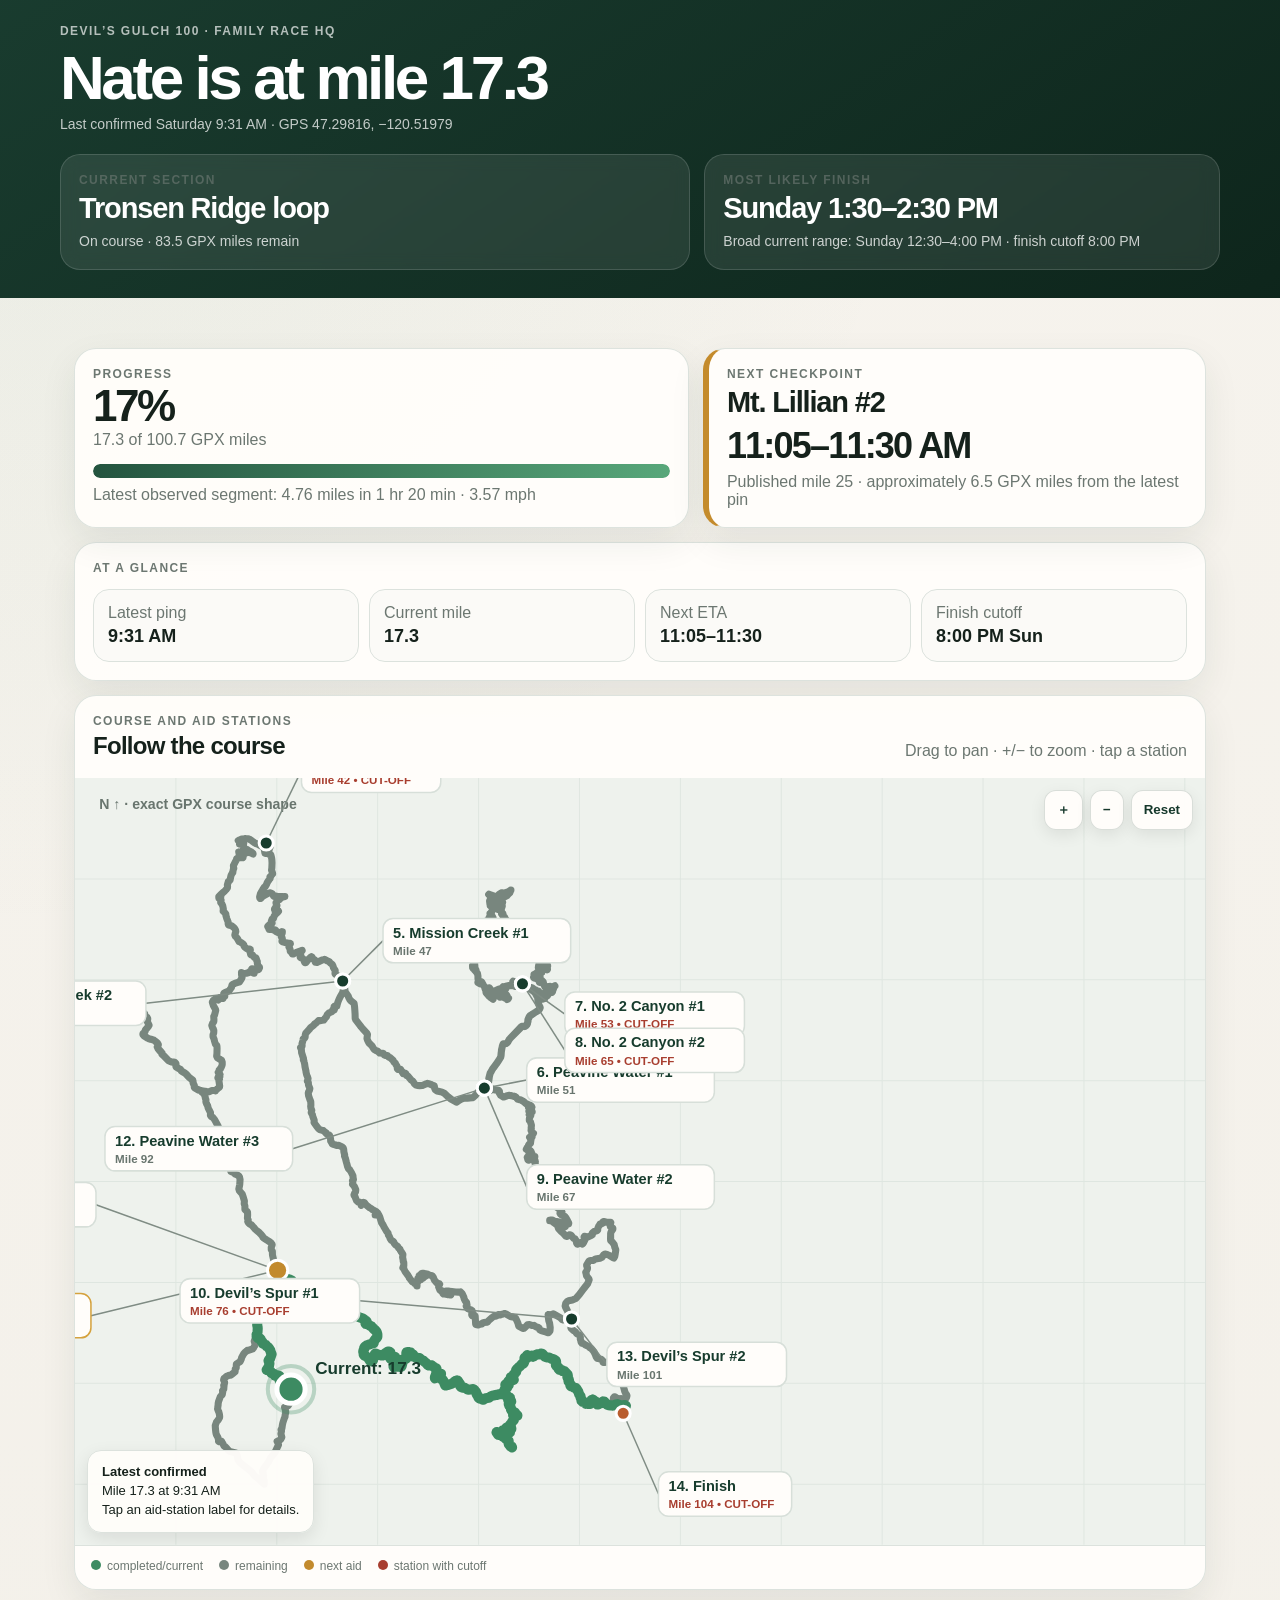
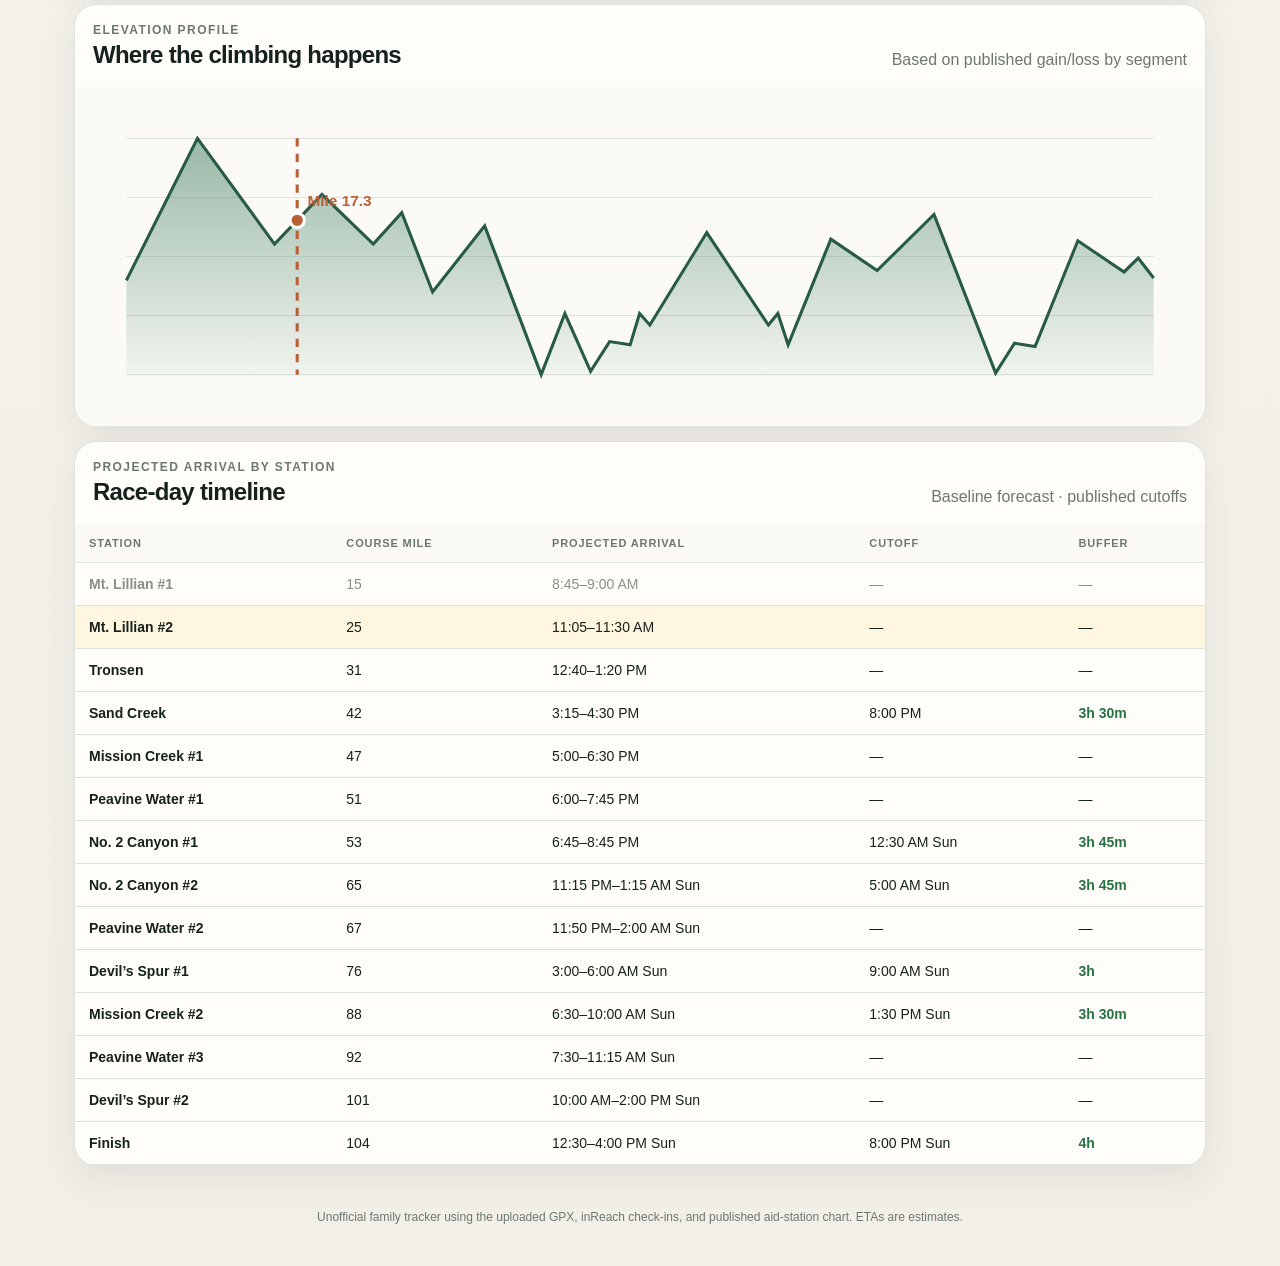
==== index.html @ 0e832f8b "Add files via upload" ====
<!doctype html>
<html lang="en">
<head>
<meta charset="utf-8">
<meta name="viewport" content="width=device-width,initial-scale=1,viewport-fit=cover">
<meta name="theme-color" content="#173c2d">
<title>Nate’s Devil’s Gulch 100 Tracker</title>

<style>
:root{
  --forest:#15382b;
  --forest-2:#24543f;
  --green:#3f8f67;
  --sage:#dfe9e2;
  --cream:#f4f1ea;
  --paper:#fffdfa;
  --ink:#15211b;
  --muted:#6c7771;
  --line:#dce2dd;
  --gold:#c48b2c;
  --orange:#b85f37;
  --danger:#a33e31;
  --shadow:0 14px 36px rgba(21,56,43,.08);
}
*{box-sizing:border-box}
html{scroll-behavior:smooth}
body{
  margin:0;
  background:
    radial-gradient(circle at top left, rgba(63,143,103,.07), transparent 30%),
    linear-gradient(#f6f3ed,#f2efe8);
  color:var(--ink);
  font-family:-apple-system,BlinkMacSystemFont,"Segoe UI",Inter,sans-serif;
}
.hero{
  background:
    linear-gradient(145deg,rgba(21,56,43,.98),rgba(11,35,25,.99)),
    radial-gradient(circle at 80% 20%,rgba(255,255,255,.08),transparent 28%);
  color:#fff;
  padding:calc(24px + env(safe-area-inset-top)) 16px 28px;
}
.inner,.wrap{max-width:1160px;margin:auto}
.kicker,.eyebrow{
  font-size:12px;
  text-transform:uppercase;
  letter-spacing:.12em;
  font-weight:800;
}
.kicker{opacity:.68}
h1{
  font-size:clamp(36px,7.8vw,62px);
  line-height:.96;
  letter-spacing:-.055em;
  margin:10px 0 8px;
}
.updated{opacity:.74;font-size:14px}
.hero-grid,.grid{
  display:grid;
  grid-template-columns:1.1fr .9fr;
  gap:14px;
  margin-top:22px;
}
.hero-card{
  border:1px solid rgba(255,255,255,.14);
  background:rgba(255,255,255,.085);
  border-radius:20px;
  padding:18px;
  backdrop-filter:blur(8px);
}
.hero-card .eyebrow{opacity:.66}
.hero-value{
  font-size:29px;
  font-weight:850;
  letter-spacing:-.04em;
  margin-top:5px;
}
.hero-small{
  opacity:.77;
  font-size:14px;
  margin-top:6px;
  line-height:1.45;
}
.wrap{padding:14px}
.card{
  background:rgba(255,253,250,.96);
  border:1px solid rgba(220,226,221,.95);
  border-radius:22px;
  box-shadow:var(--shadow);
  overflow:hidden;
  margin-top:14px;
}
.pad{padding:18px}
.eyebrow{color:var(--muted)}
.big{
  font-size:44px;
  font-weight:900;
  letter-spacing:-.055em;
}
.muted{color:var(--muted)}
.progress{
  height:14px;
  background:#e6ebe7;
  border-radius:999px;
  overflow:hidden;
  margin:15px 0 8px;
}
.progress>div{
  height:100%;
  background:linear-gradient(90deg,var(--forest-2),#58a77a);
  border-radius:999px;
}
.next{border-left:6px solid var(--gold)}
.eta{
  font-size:36px;
  font-weight:900;
  letter-spacing:-.05em;
  margin:6px 0;
}
.map-frame{
  position:relative;
  overflow:hidden;
  background:
    linear-gradient(rgba(255,255,255,.5),rgba(255,255,255,.5)),
    repeating-linear-gradient(0deg,#e7ece8 0,#e7ece8 1px,transparent 1px,transparent 38px),
    repeating-linear-gradient(90deg,#e7ece8 0,#e7ece8 1px,transparent 1px,transparent 38px),
    #eef2ed;
}
#mapSvg{
  display:block;
  width:100%;
  height:auto;
  touch-action:none;
  user-select:none;
}
.map-controls{
  position:absolute;
  top:12px;
  right:12px;
  display:flex;
  gap:7px;
  z-index:3;
}
.map-btn{
  border:1px solid rgba(21,56,43,.16);
  background:rgba(255,253,250,.97);
  border-radius:12px;
  padding:10px 12px;
  font-weight:850;
  color:var(--forest);
  box-shadow:0 5px 16px rgba(0,0,0,.08);
}
.map-info{
  position:absolute;
  left:12px;
  bottom:12px;
  max-width:290px;
  padding:12px 14px;
  background:rgba(255,253,250,.97);
  border:1px solid var(--line);
  border-radius:14px;
  font-size:13px;
  line-height:1.45;
  box-shadow:0 6px 18px rgba(0,0,0,.09);
}
.station-marker{cursor:pointer}
.legend{
  display:flex;
  gap:16px;
  flex-wrap:wrap;
  padding:13px 16px 16px;
  font-size:12px;
  color:var(--muted);
  border-top:1px solid var(--line);
}
.dot{
  display:inline-block;
  width:10px;
  height:10px;
  border-radius:50%;
  margin-right:6px;
}
.tablewrap{overflow:auto}
table{
  width:100%;
  border-collapse:collapse;
  min-width:790px;
}
th,td{
  padding:13px 14px;
  border-bottom:1px solid var(--line);
  text-align:left;
  font-size:14px;
}
th{
  font-size:11px;
  text-transform:uppercase;
  letter-spacing:.08em;
  color:var(--muted);
  background:#faf9f6;
}
tr.nextrow{background:#fff6df}
tr.passed{opacity:.5}
tbody tr:hover{background:#f7faf7}
.buffer-good{color:#287245;font-weight:850}
.footer{
  padding:30px 16px 42px;
  text-align:center;
  color:var(--muted);
  font-size:12px;
}
.section-head{
  display:flex;
  justify-content:space-between;
  align-items:flex-end;
  gap:12px;
}
.section-title{
  font-size:24px;
  font-weight:900;
  letter-spacing:-.03em;
  margin-top:4px;
}
.status-strip{
  display:grid;
  grid-template-columns:repeat(4,1fr);
  gap:10px;
  margin-top:14px;
}
.status-item{
  padding:14px;
  border:1px solid var(--line);
  border-radius:16px;
  background:#fbfaf7;
}
.status-item strong{
  display:block;
  font-size:18px;
  margin-top:4px;
}
@media(max-width:780px){
  .hero-grid,.grid{grid-template-columns:1fr}
  .status-strip{grid-template-columns:1fr 1fr}
  .wrap{padding:10px}
  .hero-value{font-size:25px}
  .map-controls{top:8px;right:8px}
  .map-btn{padding:9px 10px}
  .map-info{font-size:12px;max-width:220px}
  .section-head{align-items:flex-start;flex-direction:column}
}
</style>

</head>
<body>
<section class="hero"><div class="inner">
<div class="kicker">Devil’s Gulch 100 · Family Race HQ</div>
<h1>Nate is at mile 17.3</h1>
<div class="updated">Last confirmed Saturday 9:31 AM · GPS 47.29816, −120.51979</div>
<div class="hero-grid">
<div class="hero-card"><div class="eyebrow">Current section</div><div class="hero-value">Tronsen Ridge loop</div><div class="hero-small">On course · 83.5 GPX miles remain</div></div>
<div class="hero-card"><div class="eyebrow">Most likely finish</div><div class="hero-value">Sunday 1:30–2:30 PM</div><div class="hero-small">Broad current range: Sunday 12:30–4:00 PM · finish cutoff 8:00 PM</div></div>
</div></div></section>

<main class="wrap">
<div class="grid">
<section class="card pad"><div class="eyebrow">Progress</div><div class="big">17%</div><div class="muted">17.3 of 100.7 GPX miles</div><div class="progress"><div></div></div><div class="muted">Latest observed segment: 4.76 miles in 1 hr 20 min · 3.57 mph</div></section>
<section class="card pad next"><div class="eyebrow">Next checkpoint</div><div class="hero-value">Mt. Lillian #2</div><div class="eta">11:05–11:30 AM</div><div class="muted">Published mile 25 · approximately 6.5 GPX miles from the latest pin</div></section>
</div>

<section class="card pad">
  <div class="eyebrow">At a glance</div>
  <div class="status-strip">
    <div class="status-item"><span class="muted">Latest ping</span><strong>9:31 AM</strong></div>
    <div class="status-item"><span class="muted">Current mile</span><strong>17.3</strong></div>
    <div class="status-item"><span class="muted">Next ETA</span><strong>11:05–11:30</strong></div>
    <div class="status-item"><span class="muted">Finish cutoff</span><strong>8:00 PM Sun</strong></div>
  </div>
</section>

<section class="card">
<div class="pad">
  <div class="section-head">
    <div>
      <div class="eyebrow">Course and aid stations</div>
      <div class="section-title">Follow the course</div>
    </div>
    <div class="muted">Drag to pan · +/− to zoom · tap a station</div>
  </div>
</div>
<div class="map-frame">
<div class="map-controls"><button class="map-btn" type="button" onclick="zoomMap(0.82)">＋</button><button class="map-btn" type="button" onclick="zoomMap(1.22)">−</button><button class="map-btn" type="button" onclick="resetMap()">Reset</button></div>
<div class="map-info" id="mapInfo"><strong>Latest confirmed</strong><br>Mile 17.3 at 9:31 AM<br>Tap an aid-station label for details.</div>
<svg id="mapSvg" viewBox="0 0 1120 760" aria-label="Devil's Gulch course map">
<rect width="1120" height="760" fill="#eef2ed"/>
<g stroke="#d7e0da" stroke-width="1" opacity=".65"><line x1="100" y1="0" x2="100" y2="760"/><line x1="200" y1="0" x2="200" y2="760"/><line x1="300" y1="0" x2="300" y2="760"/><line x1="400" y1="0" x2="400" y2="760"/><line x1="500" y1="0" x2="500" y2="760"/><line x1="600" y1="0" x2="600" y2="760"/><line x1="700" y1="0" x2="700" y2="760"/><line x1="800" y1="0" x2="800" y2="760"/><line x1="900" y1="0" x2="900" y2="760"/><line x1="1000" y1="0" x2="1000" y2="760"/><line x1="1100" y1="0" x2="1100" y2="760"/><line x1="0" y1="100" x2="1120" y2="100"/><line x1="0" y1="200" x2="1120" y2="200"/><line x1="0" y1="300" x2="1120" y2="300"/><line x1="0" y1="400" x2="1120" y2="400"/><line x1="0" y1="500" x2="1120" y2="500"/><line x1="0" y1="600" x2="1120" y2="600"/><line x1="0" y1="700" x2="1120" y2="700"/></g>
<text x="24" y="31" font-size="14" font-weight="700" fill="#68756e">N ↑ · exact GPX course shape</text>
<polyline points="543.3,629.8 544.4,628.8 544.1,626.5 543.4,623.8 545.6,622.3 546.0,622.2 545.9,622.1 545.3,621.4 543.6,621.6 542.0,622.1 540.3,622.4 539.9,622.1 539.3,621.4 539.2,621.3 537.9,620.7 536.0,620.9 532.9,622.1 532.7,622.1 532.4,622.1 531.0,621.9 527.4,621.1 526.4,620.0 524.7,618.1 523.6,618.7 522.1,619.5 521.2,619.8 518.9,620.7 516.8,619.9 516.5,618.4 515.3,617.8 514.3,616.8 513.3,615.9 511.2,619.0 510.4,620.4 507.7,620.2 505.5,619.5 503.1,618.2 502.1,617.4 502.5,616.5 501.1,614.2 499.7,610.8 496.9,605.1 494.5,604.1 492.2,603.0 491.1,602.4 491.0,601.7 491.4,601.1 489.9,598.6 489.1,597.5 489.5,596.4 489.3,595.9 488.2,594.5 488.0,593.7 488.2,591.1 484.8,588.0 483.4,587.8 482.9,587.0 482.1,586.7 480.3,586.4 479.8,586.4 479.6,586.0 479.2,585.6 478.9,583.9 477.2,582.9 476.6,581.9 476.6,578.5 476.6,577.6 474.9,576.3 474.9,576.3 474.9,576.3 474.1,576.0 472.7,575.8 470.8,574.9 468.4,574.4 467.0,574.0 465.7,573.6 464.6,572.1 462.5,570.5 461.3,570.6 460.2,571.3 456.9,571.7 454.9,573.2 454.1,573.5 453.0,572.5 451.2,572.9 449.5,572.7 448.5,572.1 448.0,572.1 448.5,573.5 448.4,574.5 447.7,574.8 445.5,574.6 445.5,574.6 445.4,576.7 445.1,579.3 444.3,580.5 443.0,580.8 442.0,582.1 439.9,583.7 438.1,585.6 437.3,586.6 437.3,588.5 436.8,589.2 434.9,591.1 434.9,592.0 434.6,592.5 433.0,593.2 432.0,593.8 431.9,594.3 433.1,595.3 434.8,596.2 434.8,596.6 432.3,596.7 429.7,597.7 428.9,599.3 426.9,600.9 426.5,601.5 426.8,601.8 429.0,601.5 429.9,601.5 429.8,601.8 428.6,603.6 428.1,604.3 426.2,605.4 425.1,608.1 425.0,608.4 426.1,608.9 426.7,609.5 426.9,610.3 426.5,611.1 426.7,611.3 427.8,611.6 428.0,613.3 428.7,613.7 431.2,614.2 431.1,614.6 430.6,615.0 429.2,615.7 429.3,616.3 430.7,617.5 432.1,617.6 432.4,618.0 431.4,619.2 430.6,619.1 429.9,620.2 430.2,621.1 430.5,622.1 431.0,622.6 432.2,624.9 432.1,625.6 432.7,626.8 433.6,627.4 434.4,628.1 436.1,628.7 437.3,630.9 438.5,631.6 438.2,632.4 437.7,632.4 435.9,631.3 435.0,630.6 434.5,630.7 434.2,631.4 434.3,631.6 434.6,632.0 435.5,632.6 435.1,636.0 433.6,637.7 432.2,640.3 431.0,641.2 431.0,641.5 431.3,642.7 431.8,643.2 432.5,644.9 432.4,645.4 431.6,645.8 430.8,645.5 430.6,644.7 429.9,643.8 428.0,643.6 427.6,644.3 427.7,645.2 429.8,646.4 431.2,648.3 431.0,648.7 430.4,648.0 428.3,646.9 427.0,647.2 425.0,647.1 424.3,646.5 423.9,646.7 424.4,647.7 424.9,648.3 424.8,648.7 423.3,649.2 422.3,648.8 420.9,648.3 418.0,648.3 417.8,648.6 419.3,650.8 420.3,651.2 421.8,650.9 423.0,651.7 426.0,654.0 427.7,655.6 429.6,656.6 429.8,657.1 429.7,658.1 430.0,660.3 431.3,661.7 431.7,662.5 431.9,662.6 432.4,662.9 432.7,662.9 433.2,663.5 432.8,663.4 433.2,663.5 432.7,663.0 432.4,662.8 431.9,662.6 431.7,662.5 431.3,661.7 430.0,660.3 429.7,658.1 429.8,657.1 429.6,656.6 427.7,655.6 426.0,654.0 423.0,651.7 421.8,650.9 420.3,651.2 419.3,650.8 417.8,648.6 418.0,648.3 420.9,648.3 422.3,648.8 423.3,649.2 424.8,648.7 424.9,648.3 424.4,647.7 423.9,646.7 424.3,646.5 425.0,647.1 427.0,647.2 428.3,646.9 430.4,648.0 431.0,648.7 431.2,648.3 429.8,646.4 427.7,645.2 427.6,644.3 428.0,643.6 429.9,643.8 430.6,644.7 430.8,645.5 431.6,645.8 432.4,645.4 432.5,644.9 431.8,643.2 431.3,642.7 431.0,641.5 431.0,641.2 432.2,640.3 433.6,637.7 435.1,636.0 435.5,632.6 434.6,632.0 434.2,631.4 434.5,630.7 435.0,630.6 435.9,631.3 437.7,632.4 438.2,632.4 438.5,631.6 437.3,630.9 436.1,628.7 434.4,628.1 433.6,627.4 432.7,626.8 432.1,625.6 432.2,624.9 431.0,622.6 430.5,622.1 430.2,621.1 429.9,620.2 430.6,619.1 431.4,619.2 432.4,618.0 432.1,617.6 430.7,617.5 429.3,616.3 429.2,615.7 430.6,615.0 431.1,614.6 431.2,614.2 428.7,613.7 428.0,613.3 427.8,611.6 426.7,611.3 426.5,611.1 426.9,610.3 426.7,609.5 426.1,608.9 425.0,608.4 423.2,610.2 422.0,610.7 420.7,610.7 418.3,611.4 416.2,611.8 413.8,612.2 410.1,614.3 408.5,614.5 406.6,614.9 405.1,616.0 404.1,616.2 402.6,615.4 400.5,614.6 399.6,613.5 399.6,613.5 398.3,611.2 397.9,609.7 396.8,607.8 395.1,605.9 394.6,605.6 393.0,606.0 390.2,606.2 388.4,605.7 385.8,604.3 382.8,603.7 381.9,602.8 381.7,600.9 380.3,598.7 379.2,597.2 377.9,597.2 376.2,598.3 373.4,600.3 368.2,601.8 367.2,602.2 366.8,601.8 365.7,599.0 364.7,596.8 362.4,594.7 361.9,593.3 362.1,592.0 362.8,590.6 362.2,590.5 361.4,590.8 360.2,592.1 357.5,594.0 357.1,594.9 356.7,594.9 356.8,593.6 357.7,591.4 358.4,586.1 358.1,585.2 356.4,584.3 353.7,582.3 352.8,582.0 350.1,582.1 348.0,579.8 345.6,577.7 343.3,576.6 342.0,575.3 341.2,574.9 336.6,573.9 334.5,573.4 334.2,573.4 334.0,573.0 334.2,572.0 335.1,571.9 335.2,571.4 334.2,571.0 332.8,570.7 331.9,570.6 332.0,570.1 332.7,569.5 332.4,569.2 330.6,569.0 328.6,569.2 328.4,570.0 328.6,571.7 329.2,573.9 328.8,574.9 327.7,575.9 326.1,576.5 324.8,576.3 324.2,576.5 324.5,577.2 324.4,580.6 323.7,583.0 322.9,583.9 322.6,583.8 322.8,582.4 322.5,582.1 321.5,582.6 319.6,583.4 318.1,583.1 317.1,582.8 316.4,583.7 316.2,583.8 315.9,583.9 315.7,583.5 315.9,582.3 315.6,580.1 315.6,578.9 316.7,575.3 317.5,574.3 317.0,573.7 315.6,573.9 314.1,574.7 313.2,575.6 312.8,575.8 312.5,575.4 312.9,572.0 312.6,569.3 311.4,568.5 310.0,568.5 307.5,570.1 305.4,572.1 305.0,572.3 303.4,572.3 299.3,571.1 297.8,570.4 297.2,571.0 295.8,574.9 295.1,577.5 294.2,578.1 293.3,578.2 292.4,577.7 290.5,574.9 288.4,573.2 287.0,572.6 286.3,571.7 286.1,570.1 285.7,568.4 286.7,566.1 287.1,564.0 289.0,562.5 291.0,561.7 293.2,560.9 296.0,560.2 296.3,558.4 296.4,558.4 297.4,556.6 299.4,554.3 299.7,553.5 299.5,550.5 298.6,548.3 296.1,546.1 293.9,543.6 292.4,542.8 291.0,542.0 288.3,541.1 287.9,540.6 288.0,540.1 289.1,539.1 288.9,538.5 287.0,537.1 284.6,535.4 278.8,533.0 275.8,530.7 273.8,528.8 273.3,528.6 272.3,529.9 272.1,531.5 271.5,533.1 270.3,534.2 268.4,534.4 267.8,534.2 265.6,531.7 263.3,528.2 263.3,528.2 261.3,526.7 260.8,526.6 260.8,526.6 260.2,526.0 259.6,526.0 257.6,527.5 257.4,526.4 257.4,525.7 256.0,527.3 255.5,527.5 254.9,526.5 253.6,523.9 253.4,523.4 251.3,526.6 250.5,527.8 249.9,527.7 249.4,526.6 248.0,526.1 246.6,525.4 244.2,524.5 243.2,524.2 242.5,523.5 239.6,522.2 238.2,520.7 237.4,520.6 236.0,520.3 233.6,519.3 232.2,520.3 231.5,520.3 231.9,519.5 231.8,519.3 231.2,519.5 231.5,518.8 230.8,519.2 230.8,518.7 229.7,519.3 229.3,519.1 229.9,518.0 229.5,516.6 227.9,514.8 226.6,514.3 224.3,513.1 224.0,512.5 224.7,511.6 223.1,510.2 222.6,509.3 222.6,509.2 220.4,506.3 220.0,505.8 220.7,504.4 220.9,504.4 220.9,504.0 220.4,503.4 219.8,504.6 219.0,505.0 219.0,505.0 217.1,501.3 216.8,500.5 214.8,498.2 213.5,497.5 212.3,496.9 209.6,496.4 205.9,496.5 204.9,496.3 204.8,495.4 205.6,491.0 205.5,490.6 203.6,489.2 201.7,487.2 201.2,487.5 200.8,487.9 200.4,488.7 199.8,489.1 199.4,490.9 199.4,491.9 198.5,495.0 197.9,497.0 197.4,499.0 196.6,501.3 196.0,502.8 195.0,506.2 194.8,506.2 193.5,508.5 193.2,510.1 193.2,512.4 193.4,516.8 193.9,519.2 195.2,521.5 195.2,522.9 194.8,524.1 194.4,524.6 191.1,528.5 190.1,529.1 188.1,529.3 187.2,529.7 185.5,531.5 184.9,532.3 183.5,534.2 182.8,534.9 182.0,536.7 181.2,538.2 180.6,541.7 181.0,544.3 180.9,549.3 180.0,551.5 180.0,551.5 180.0,553.2 180.0,553.2 180.9,554.9 183.0,555.3 184.1,556.7 185.8,559.1 187.9,561.4 188.9,561.7 190.1,563.4 192.2,565.1 193.8,568.5 193.2,576.0 191.8,577.5 192.2,583.0 190.6,585.9 189.9,586.6 190.1,586.7 191.2,587.0 193.0,587.7 194.1,589.0 196.9,590.3 198.0,592.4 200.3,591.9 203.9,594.8 202.7,596.1 208.2,600.3 210.9,603.7 213.5,604.3 215.2,608.1 214.0,613.9 213.5,615.0 212.7,619.8 211.6,621.7 211.3,622.1 209.1,623.0 207.7,623.7 208.5,626.3 208.9,628.7 208.2,631.8 208.2,633.1 207.6,634.3 206.1,638.8 205.5,641.5 205.1,644.5 204.2,645.9 204.7,647.1 204.1,650.0 205.0,653.4 203.9,655.4 202.3,656.8 200.3,657.5 201.0,658.7 201.7,660.8 197.9,669.0 195.6,671.7 193.7,674.2 191.7,678.0 188.5,682.5 187.0,684.6 185.9,686.9 185.9,688.1 186.6,688.9 186.3,690.6 186.9,691.4 186.7,692.8 186.5,693.9 186.5,694.3 187.5,696.1 187.5,700.0 181.5,694.3 177.9,691.6 175.1,687.8 170.6,684.2 168.6,682.5 166.3,680.8 163.1,678.0 162.3,676.7 161.5,675.6 160.8,671.5 159.4,668.9 153.1,667.4 152.4,666.8 149.7,663.5 148.7,662.7 147.6,662.0 146.7,660.0 145.9,658.7 145.3,657.5 144.6,657.2 143.0,657.9 142.2,657.4 142.3,656.1 142.2,655.8 141.7,653.6 140.2,650.9 139.8,649.8 139.6,648.7 139.4,647.0 139.2,645.1 139.0,641.9 140.2,638.3 141.8,636.5 142.5,635.3 143.2,634.1 143.4,633.1 143.3,632.0 143.1,630.5 142.4,627.9 142.3,627.8 141.9,627.1 141.9,627.1 141.3,625.3 141.5,624.3 141.6,622.8 141.8,622.1 141.9,620.0 142.3,617.9 144.1,613.1 146.0,611.1 146.5,608.0 146.2,607.3 147.5,605.7 147.5,604.7 147.7,602.6 147.4,602.1 147.9,601.2 148.0,600.6 148.3,599.2 148.1,598.5 147.7,597.6 147.3,596.6 147.7,595.1 148.5,594.8 149.5,593.6 150.8,592.7 151.5,592.7 152.6,591.9 153.1,592.0 154.3,591.9 156.0,590.6 158.7,588.5 158.8,587.2 158.8,585.8 159.8,584.6 159.9,581.0 161.8,579.6 163.6,578.5 164.8,576.0 165.2,574.3 167.1,570.9 168.4,569.2 168.4,569.2 168.9,568.9 170.3,567.8 170.7,567.3 172.5,567.1 176.1,565.9 176.6,565.3 177.4,564.0 177.8,563.2 178.0,562.7 178.4,562.5 178.5,561.7 178.6,560.5 177.9,559.3 177.6,558.3 177.9,557.3 178.6,555.6 179.3,554.1 180.0,553.2 180.0,551.5 180.0,551.5 180.9,549.3 181.0,547.3 181.0,544.3 180.6,541.7 181.2,538.2 182.0,536.7 182.8,534.9 183.5,534.2 184.9,532.3 185.5,531.5 187.2,529.7 188.1,529.3 190.1,529.1 191.1,528.5 194.8,524.1 195.3,522.7 193.6,518.5 193.2,512.4 193.1,510.2 193.5,508.4 194.6,506.3 195.1,505.5 195.3,504.7 195.9,503.1 196.4,502.3 196.7,501.0 197.3,498.1 197.9,496.3 198.5,494.2 199.5,491.9 199.4,490.9 199.8,489.3 199.8,489.1 200.4,488.6 200.8,487.9 199.8,485.4 198.8,483.5 198.4,482.1 197.1,478.6 195.7,472.8 195.6,469.2 194.5,467.3 194.5,465.4 194.6,464.9 195.4,462.6 195.3,462.2 194.5,461.0 192.6,459.5 190.1,458.0 187.0,456.0 186.3,455.3 185.8,454.0 183.9,451.9 182.1,450.1 180.4,448.8 180.0,448.5 178.9,447.5 177.7,446.1 177.7,445.9 176.5,444.7 174.7,442.8 173.5,442.3 171.9,440.9 171.2,439.6 171.7,438.1 171.5,437.6 170.9,436.4 171.1,433.1 171.0,430.3 170.6,429.6 168.4,427.8 168.4,426.7 168.4,424.3 167.7,422.0 167.9,419.3 166.5,414.6 165.7,412.4 162.9,409.1 162.4,407.4 163.3,402.7 163.6,397.9 163.0,395.4 162.4,394.5 160.1,393.0 158.8,392.6 156.8,390.8 155.6,390.6 154.6,390.0 153.5,387.5 153.4,385.7 153.8,384.4 155.3,381.4 155.3,380.5 155.4,376.0 155.9,374.1 155.4,371.1 155.4,369.5 154.6,368.5 153.8,367.3 153.1,365.9 152.6,365.5 152.0,363.5 150.7,361.2 149.0,359.7 148.3,360.4 146.9,359.0 146.1,357.3 144.5,352.8 143.8,350.7 142.9,348.9 142.7,347.1 141.9,345.2 138.5,338.9 136.7,336.5 135.1,335.7 134.2,334.3 134.3,331.6 132.4,327.9 131.9,326.8 131.5,324.9 130.5,323.1 129.8,321.3 129.7,320.2 129.8,319.0 129.2,317.4 129.0,316.0 128.4,314.4 127.7,312.8 125.6,311.2 125.4,311.0 124.9,310.3 124.7,310.2 123.9,309.6 121.4,308.6 118.8,307.4 118.2,306.5 118.3,304.9 117.0,302.2 116.7,299.4 113.1,296.7 110.1,293.3 107.4,291.7 105.3,290.2 104.6,288.9 102.0,287.6 100.1,286.2 100.0,285.6 100.1,283.0 98.9,281.8 96.4,281.6 94.6,281.1 92.8,280.2 87.8,275.1 86.3,274.0 85.9,273.0 86.2,272.6 85.6,271.7 83.6,269.5 82.1,267.9 82.1,266.8 81.5,266.4 82.6,264.3 81.9,262.9 79.6,260.9 78.3,259.9 78.0,259.8 75.2,259.1 71.6,257.6 68.5,255.7 67.4,254.4 67.3,253.7 67.8,252.9 69.2,251.7 69.6,250.1 70.1,249.2 72.4,246.5 73.4,245.2 72.1,242.4 71.6,240.9 72.1,239.1 71.7,237.4 70.9,238.9 70.7,239.0 70.1,237.3 69.4,235.9 69.4,235.9 69.1,234.5 68.9,233.6 68.5,234.4 68.3,235.4 67.7,234.0 66.9,233.1 66.7,232.4 67.2,231.6 67.0,231.2 66.4,231.0 65.4,227.8 64.9,226.0 63.0,224.1 62.5,224.4 62.3,224.7 61.3,223.9 60.8,223.8 60.9,223.7 62.1,224.6 62.4,224.6 62.7,224.2 64.1,224.6 65.2,226.7 66.1,230.4 66.6,231.2 67.2,231.4 67.2,231.8 66.8,232.8 67.5,233.6 68.1,235.6 68.4,235.1 68.8,233.8 69.1,233.6 69.3,235.3 69.6,236.5 70.5,238.2 70.9,239.1 71.4,237.1 72.1,238.5 71.6,240.4 71.7,241.5 73.4,244.9 73.0,245.8 71.4,247.9 69.8,249.7 69.4,251.3 68.8,252.2 67.4,253.3 67.3,254.1 67.6,254.7 70.4,256.8 73.1,258.4 76.4,259.2 78.0,259.8 78.9,260.5 81.0,262.1 82.2,263.3 82.6,264.5 81.9,266.6 82.0,267.5 82.3,268.3 84.3,270.7 86.2,272.4 85.9,272.6 86.1,273.7 87.4,274.8 92.0,279.5 92.8,280.2 95.7,281.5 98.1,281.6 99.8,282.7 100.2,284.5 100.0,285.9 100.3,286.6 104.2,288.5 105.0,289.7 105.7,290.6 109.1,292.5 112.3,295.9 114.0,297.5 116.9,300.0 117.2,302.6 118.3,305.3 118.4,306.9 120.4,308.1 122.5,309.3 124.5,309.9 124.7,310.2 126.7,310.1 130.6,310.8 132.9,311.0 135.8,309.8 137.9,309.7 139.3,310.1 139.6,309.2 140.3,308.8 142.6,306.9 143.2,306.3 143.4,305.2 142.5,299.0 143.1,298.5 141.6,297.3 141.7,296.8 143.5,295.9 143.2,295.4 142.4,295.0 142.4,294.5 143.7,293.8 142.9,292.5 142.0,291.6 142.7,290.9 142.8,289.6 144.2,288.3 144.2,287.7 144.8,287.0 145.5,285.4 145.9,284.0 145.9,281.7 145.2,279.6 143.5,278.8 141.1,277.3 140.4,275.6 140.7,273.0 140.8,268.1 140.7,265.9 140.5,265.1 139.2,263.7 139.0,263.3 138.0,259.8 138.0,259.2 136.8,256.3 136.8,254.5 137.5,252.7 137.6,250.4 137.1,248.8 136.2,247.2 135.6,245.3 136.5,242.8 137.6,241.5 137.7,239.6 137.5,236.3 138.3,234.9 139.5,230.4 139.3,229.5 137.1,225.5 136.1,222.3 136.2,221.7 137.1,220.8 137.1,220.3 138.0,219.9 138.9,218.9 140.2,218.7 141.3,219.8 141.9,220.1 142.5,219.6 143.4,217.7 144.2,217.3 145.5,217.8 146.2,218.6 146.7,218.5 147.1,217.9 147.3,216.0 148.5,216.0 148.4,215.5 147.4,214.4 147.4,213.7 148.2,212.8 150.5,211.9 152.9,210.7 153.1,210.4 154.3,208.7 155.0,207.7 155.6,205.2 156.1,204.6 158.3,203.6 161.5,202.6 162.9,202.3 164.7,199.5 165.6,197.8 165.1,195.1 165.0,192.8 166.4,193.7 167.6,193.8 169.7,193.5 172.5,192.8 173.1,192.0 174.0,191.7 175.4,191.7 175.8,192.5 176.5,193.3 177.6,193.5 176.7,192.6 177.1,190.9 177.0,190.3 175.8,189.6 175.3,189.1 177.6,189.3 178.1,189.5 178.7,190.6 181.5,190.1 182.1,189.7 182.9,188.1 182.8,187.4 181.6,186.7 180.7,183.6 180.7,181.8 180.1,181.0 179.9,179.7 179.3,178.2 177.9,178.0 176.7,176.8 176.1,175.7 174.5,175.3 174.1,175.1 173.7,173.1 173.2,171.9 173.8,170.5 173.8,169.9 172.4,169.4 170.4,169.3 168.1,167.5 167.6,166.7 167.4,165.6 166.8,164.7 165.6,163.7 164.2,162.8 162.7,162.3 161.1,159.3 160.3,158.3 159.0,156.9 158.4,155.7 158.7,154.2 159.4,152.2 159.1,150.5 157.7,148.4 155.3,146.6 153.1,145.9 152.7,145.9 152.1,145.4 151.8,144.4 151.8,142.8 150.4,139.2 150.2,138.4 149.6,136.4 149.5,134.9 147.6,132.6 146.8,131.9 147.0,129.7 146.5,126.9 145.6,124.9 144.4,123.4 144.5,122.2 144.8,120.9 144.2,119.9 143.9,118.7 144.5,117.5 143.3,117.9 142.6,119.3 142.5,117.7 144.6,115.4 147.3,113.0 147.9,112.6 149.7,110.7 151.1,108.7 151.2,107.4 151.0,106.0 152.0,102.5 153.1,101.8 153.7,101.2 154.4,97.6 154.8,96.2 155.6,94.7 156.4,93.7 156.5,92.7 156.9,90.6 157.4,89.6 157.1,88.3 157.0,86.9 157.7,85.5 158.8,83.2 159.9,81.3 160.3,79.7 161.5,79.2 163.9,79.1 164.9,79.0 166.3,79.1 166.6,78.9 166.6,78.2 166.1,78.1 164.1,78.2 163.1,77.6 162.3,73.2 163.5,75.3 164.3,76.2 165.7,76.1 166.9,75.9 167.7,75.3 168.6,75.0 170.1,73.7 171.0,73.5 173.7,74.0 176.5,75.3 176.4,74.6 174.3,73.0 171.7,71.8 170.7,70.8 167.9,71.6 167.2,71.6 166.9,71.3 167.3,68.1 167.0,66.9 164.6,65.8 163.1,65.4 164.3,64.9 167.2,64.3 167.1,63.8 165.8,62.9 162.1,62.4 161.8,62.0 163.0,61.4 165.1,60.6 166.6,60.5 168.4,60.0 169.8,60.2 170.1,60.3 171.8,60.2 172.7,60.6 175.0,62.0 178.4,64.5 179.5,65.2 180.6,65.3 184.6,67.5 187.2,68.6 187.6,70.3 187.6,70.3 188.2,69.1 188.8,67.8 188.7,66.2 188.5,65.3 189.2,64.7 189.2,64.8 188.5,65.3 188.7,66.2 188.7,68.2 187.6,70.7 188.3,74.6 188.7,74.7 188.8,73.7 189.7,70.7 191.0,69.0 192.6,68.5 193.3,68.6 193.2,69.1 192.1,69.4 192.4,71.5 192.1,73.1 191.5,73.7 191.3,74.4 191.7,75.3 193.2,75.7 194.1,76.1 194.8,78.9 195.1,80.8 195.3,84.2 195.1,89.1 194.8,91.3 195.8,94.3 195.9,95.0 194.5,96.7 193.2,97.9 193.5,98.7 193.5,99.4 192.6,100.6 191.8,101.7 191.2,102.5 190.5,103.7 189.8,105.5 188.5,107.7 187.5,108.3 186.7,109.6 185.6,111.5 184.2,113.8 183.8,114.7 183.0,117.9 183.2,119.2 183.6,119.5 184.2,119.3 185.1,118.1 187.2,116.6 191.7,114.1 193.7,113.8 195.7,114.9 196.5,116.5 197.1,117.3 199.5,117.1 201.0,117.6 203.6,117.5 206.6,117.6 208.0,117.5 205.8,118.1 203.8,119.1 202.7,120.5 201.7,120.8 201.2,121.5 200.0,122.7 199.2,123.7 199.3,124.2 200.2,126.2 199.9,127.3 198.9,127.9 198.5,128.9 197.8,129.6 197.7,130.3 198.4,131.6 198.4,132.9 198.7,133.2 201.8,132.0 201.0,132.9 198.5,135.3 197.3,137.1 196.7,139.2 196.4,139.4 195.4,139.8 194.5,142.2 195.4,143.8 194.7,144.7 193.2,145.2 191.6,146.3 191.0,147.2 192.0,149.0 192.4,150.1 193.1,150.1 194.7,149.8 196.7,150.7 198.3,150.5 198.9,150.8 198.9,151.9 199.6,152.5 201.3,153.3 202.5,153.6 205.0,152.3 205.5,152.4 205.4,153.7 204.6,155.3 204.4,157.2 205.1,158.0 205.5,159.3 205.1,161.8 205.8,162.4 210.3,163.6 212.4,163.7 213.5,164.0 213.5,164.3 212.3,166.3 212.0,167.4 212.5,168.1 213.2,169.9 213.3,171.6 213.5,171.9 214.8,173.1 215.5,174.4 216.2,174.5 218.2,173.4 219.7,172.8 223.2,171.5 225.1,170.8 225.2,171.1 224.1,172.1 223.7,174.1 223.7,175.1 223.2,176.2 223.2,177.6 223.7,178.2 225.2,178.5 226.2,179.5 226.8,180.6 227.6,182.7 228.0,183.1 229.0,182.9 231.1,180.0 233.5,177.7 234.4,177.1 234.9,177.4 236.0,179.3 236.7,180.0 237.6,180.2 238.0,182.3 238.3,182.7 239.8,182.8 240.9,182.3 241.3,182.1 245.5,180.1 246.3,180.1 247.4,179.8 250.1,181.3 251.9,181.9 252.9,183.2 254.8,184.6 255.6,186.1 256.0,187.2 256.1,188.0 257.9,190.8 257.7,194.1 258.3,194.7 259.7,195.4 260.7,197.2 261.1,199.5 261.4,201.6 261.7,201.9 262.4,201.9 263.1,203.1 263.1,203.1 263.4,201.4 263.5,201.3 263.7,201.2 264.8,200.9 265.9,202.6 267.3,208.0 267.7,211.6 268.0,212.3 270.8,216.1 271.5,218.1 272.7,220.1 273.8,221.2 276.6,223.3 277.1,226.7 277.4,230.6 277.6,234.0 277.7,238.3 278.3,239.8 281.7,244.2 283.7,246.8 285.5,248.8 289.4,253.1 289.9,254.2 289.4,258.1 289.9,259.8 291.3,262.5 294.2,265.3 296.3,268.8 298.4,270.2 299.9,270.7 302.0,272.6 304.7,272.8 305.6,273.0 306.6,274.6 307.8,275.1 309.8,275.1 310.6,276.4 311.1,276.9 312.5,277.2 315.3,279.9 316.2,281.7 317.5,282.6 318.1,284.0 319.2,285.6 319.5,288.2 320.1,288.9 321.7,288.6 322.0,288.5 322.6,288.6 323.6,290.2 325.4,293.2 326.1,293.2 327.1,292.5 327.8,292.7 328.2,294.4 328.6,294.8 329.9,295.4 333.2,299.4 334.2,300.0 335.2,300.9 336.3,302.9 338.0,304.4 339.2,304.7 341.7,304.9 344.3,304.8 348.2,303.1 349.4,302.7 351.5,303.2 353.2,303.9 354.5,304.6 356.1,305.2 356.5,307.7 357.2,309.1 358.9,310.2 363.8,311.4 365.9,312.4 369.8,316.0 372.7,318.3 376.3,320.2 376.8,320.5 378.0,321.4 379.8,320.2 380.3,319.8 382.8,318.4 384.1,317.9 385.5,317.3 387.5,317.5 388.7,317.3 394.1,316.8 394.6,316.6 397.1,314.3 400.7,309.8 402.1,308.7 404.7,307.5 405.7,307.4 406.3,307.2 408.8,304.9 409.9,301.8 410.8,295.3 411.7,292.1 413.3,289.3 414.8,287.2 417.8,283.2 421.2,277.9 422.3,275.4 422.7,269.5 424.1,264.1 424.6,263.5 426.0,263.5 428.0,262.8 429.1,261.6 430.0,259.8 432.1,257.1 441.3,248.0 442.3,246.6 443.6,246.0 445.2,246.4 445.9,246.3 446.8,245.7 447.9,244.6 449.0,241.3 448.9,239.5 450.4,236.1 451.2,235.5 453.2,234.3 454.9,233.1 455.1,233.0 457.8,231.3 459.4,230.4 460.7,228.7 461.1,227.5 460.2,226.0 459.4,223.5 458.8,219.7 458.8,218.5 459.6,218.0 458.1,216.7 458.0,216.6 457.4,215.5 457.0,214.8 456.2,213.0 454.9,211.9 452.3,209.8 451.1,209.1 449.4,208.5 447.9,207.9 446.2,206.3 444.1,204.8 443.5,204.0 444.6,204.3 445.6,205.0 447.4,205.8 448.1,206.5 448.9,207.4 451.0,207.8 452.6,207.7 453.7,208.3 454.2,208.7 453.5,209.0 453.7,209.5 454.3,210.1 454.9,210.0 456.5,210.0 457.1,210.7 457.8,210.8 457.9,210.8 459.6,211.2 459.8,211.8 458.7,211.6 458.3,211.7 458.5,213.0 458.8,213.7 457.7,213.5 457.4,213.8 457.6,214.5 458.0,215.3 458.1,215.3 458.9,215.6 460.5,216.6 461.5,217.9 463.5,219.2 465.9,218.4 466.5,216.3 468.4,215.8 468.5,215.5 467.5,215.6 466.1,215.8 465.1,217.5 464.4,217.1 463.8,216.2 464.2,215.9 464.9,216.0 464.7,215.5 464.6,214.9 464.2,214.7 464.2,214.3 464.8,214.2 465.5,214.8 465.5,214.3 466.1,213.8 466.4,213.5 467.2,213.1 467.3,212.8 465.5,212.8 465.6,212.6 466.4,212.5 467.5,211.9 468.0,211.5 469.0,211.9 469.8,211.9 470.6,212.6 471.2,212.8 472.6,212.6 473.3,212.0 473.6,210.5 474.2,209.1 474.7,207.5 475.4,206.3 475.7,206.1 475.6,205.9 474.9,206.3 474.5,207.2 473.8,208.2 472.7,209.7 471.9,209.7 471.0,209.1 471.2,208.8 472.6,209.0 472.5,208.6 471.3,208.2 471.1,207.9 471.8,208.0 472.6,207.9 472.2,207.8 470.8,207.2 470.8,207.0 472.2,207.1 470.8,206.5 470.1,206.8 468.7,206.6 467.2,207.5 466.1,207.5 464.6,204.7 464.1,202.2 461.9,199.8 461.4,199.7 460.8,202.3 460.5,202.6 460.2,202.4 460.1,201.5 460.5,200.8 460.5,199.5 460.5,197.4 460.0,197.3 460.6,197.1 459.8,197.0 460.9,196.1 460.7,195.9 459.7,196.3 460.0,196.0 459.7,195.4 459.2,195.5 458.9,197.3 458.7,197.2 458.4,195.0 458.5,194.3 458.1,195.0 457.7,195.9 458.2,197.8 457.9,199.0 457.5,199.2 455.9,198.0 455.2,198.2 454.9,198.0 454.5,197.5 454.8,197.1 454.9,197.2 455.3,197.3 455.5,196.6 454.9,195.7 454.9,194.7 455.9,194.5 456.4,193.9 456.4,193.9 457.6,193.3 458.6,192.1 459.5,192.5 460.0,192.2 460.8,191.5 461.5,191.4 462.3,192.6 462.7,192.5 462.3,192.3 462.0,191.0 460.8,190.4 461.0,190.2 462.7,190.8 462.8,191.3 463.1,190.5 463.0,190.0 462.7,189.6 461.9,189.6 460.3,188.7 460.2,188.5 461.4,188.5 462.3,188.9 462.4,188.6 462.0,188.3 460.2,187.2 459.5,187.5 459.2,188.2 459.3,187.3 459.5,186.0 460.5,186.5 461.9,186.9 463.7,187.7 464.6,188.1 464.9,188.6 465.1,187.7 464.9,186.8 465.4,186.9 465.9,187.7 467.4,188.8 468.1,190.0 468.3,189.8 468.3,189.2 467.9,189.4 467.8,188.5 467.3,187.2 467.6,187.5 467.8,187.5 467.9,187.2 468.1,186.8 468.4,186.7 468.5,186.4 468.4,185.5 467.7,184.8 467.4,184.6 465.7,185.0 464.5,185.0 463.7,184.5 463.2,184.6 462.9,185.3 462.9,185.7 462.6,185.3 462.5,184.9 462.8,183.8 461.7,184.5 460.8,184.7 460.8,184.2 461.6,182.9 462.3,182.3 462.1,182.1 459.9,182.3 459.8,182.0 459.0,181.5 458.8,180.1 458.8,178.8 458.2,179.0 457.7,179.5 457.3,179.1 457.7,178.2 458.5,176.5 458.3,175.4 457.8,175.6 457.7,175.2 457.9,174.7 456.9,173.7 455.4,171.0 455.6,169.5 456.0,169.3 455.2,168.6 454.9,169.0 454.5,169.4 453.9,168.6 453.6,167.5 453.5,167.0 453.3,165.9 452.6,165.5 452.2,164.5 451.4,164.3 449.1,162.6 447.9,163.1 447.3,162.5 446.8,162.7 446.8,162.7 446.3,162.6 445.1,162.5 443.8,160.4 443.2,160.2 442.6,160.6 440.7,160.8 439.7,159.5 437.5,158.0 436.9,157.8 436.0,156.3 434.9,155.2 434.5,154.7 432.6,152.9 431.9,151.4 430.3,150.1 430.3,150.1 430.0,150.1 429.5,149.3 428.6,146.6 428.8,144.3 428.7,143.9 428.1,143.3 427.4,142.6 427.5,141.9 428.0,141.3 426.2,140.0 426.8,139.6 425.7,139.4 425.5,139.2 425.4,139.0 425.3,139.2 425.4,139.5 425.2,139.2 425.2,138.6 425.6,137.7 425.1,137.8 424.7,138.1 424.6,137.9 424.9,137.2 424.5,136.4 424.2,134.6 424.1,134.7 424.3,136.7 424.1,136.8 424.1,136.4 423.2,134.6 423.0,135.1 422.8,134.6 422.7,134.4 422.6,131.3 422.5,129.4 423.0,128.5 423.0,128.3 423.5,127.1 423.3,125.0 423.3,124.5 423.8,123.4 423.0,123.8 422.2,124.8 421.9,126.0 419.7,130.4 419.0,130.3 418.8,129.8 418.9,129.5 419.3,128.0 419.4,127.6 420.2,125.8 420.2,124.6 419.7,123.5 419.5,122.3 420.0,121.5 423.8,118.7 425.3,118.2 428.2,116.6 429.6,115.0 430.9,113.9 432.0,111.0 432.1,111.0 432.0,111.0 430.8,111.9 429.9,112.6 427.6,113.4 426.9,113.7 426.5,113.8 425.0,114.1 423.9,113.7 422.6,113.8 421.3,114.7 419.9,115.7 416.3,118.5 415.4,120.3 415.4,120.7 414.9,120.9 414.5,121.1 414.2,118.4 413.9,116.6 413.3,116.7 413.0,116.2 412.6,116.3 412.6,115.9 411.5,115.8 410.7,115.3 410.3,115.1 410.0,115.4 411.5,116.9 412.0,119.3 410.9,121.9 411.3,125.1 412.4,126.7 411.7,126.5 411.6,126.7 412.5,127.3 413.8,126.6 414.5,126.7 416.3,127.3 418.1,128.0 418.2,128.0 418.7,128.0 418.3,128.2 417.8,128.3 418.3,128.5 418.7,128.6 418.7,129.1 418.7,129.3 418.5,129.5 418.5,129.5 417.1,129.2 415.6,128.5 415.0,128.7 414.3,129.1 414.0,129.6 414.1,131.0 413.3,131.2 413.2,132.1 412.9,132.7 411.9,133.8 411.8,133.9 411.4,134.1 411.5,134.2 411.9,134.3 412.2,134.5 412.1,134.6 411.9,134.9 411.9,134.9 412.2,135.0 412.4,135.1 412.4,135.1 411.4,135.2 411.5,135.5 411.8,135.7 412.1,135.8 412.1,135.8 412.9,135.9 412.9,136.0 411.9,136.6 411.3,136.9 411.3,137.1 411.4,137.1 412.0,137.2 413.0,137.2 413.6,137.0 413.4,137.2 412.2,138.2 411.8,138.4 410.9,138.6 410.8,138.6 410.4,138.2 410.4,138.8 410.8,139.1 410.9,139.2 411.2,139.3 412.1,139.2 412.3,139.2 413.4,138.7 413.8,138.6 414.4,138.5 413.8,138.9 413.4,139.2 412.1,140.2 411.8,140.5 410.5,140.7 410.2,140.7 408.5,141.1 410.7,141.9 411.5,142.1 412.0,141.8 412.7,141.3 414.1,141.3 414.2,141.3 415.7,143.0 414.1,146.3 414.4,148.5 414.5,149.0 414.7,148.9 414.5,149.0 414.4,148.9 413.7,148.1 413.1,148.0 412.5,148.4 413.2,145.0 413.2,144.3 412.9,143.9 412.6,144.1 410.7,144.8 409.0,144.5 409.2,144.8 411.1,145.8 410.6,146.6 409.7,148.0 410.2,149.9 410.0,150.1 408.1,147.8 407.9,146.6 407.6,146.5 407.2,147.1 405.7,148.6 404.8,149.9 404.1,151.2 404.1,152.3 403.7,153.2 403.3,153.5 403.3,153.6 403.6,153.7 404.9,153.9 405.7,154.5 405.6,154.8 403.5,154.9 402.0,155.7 399.6,158.4 398.2,160.1 397.1,164.2 394.9,168.2 394.6,168.9 394.3,170.1 393.4,171.3 393.4,171.3 393.7,172.1 393.8,172.6 393.4,173.5 393.0,173.9 393.2,174.3 393.8,174.8 393.9,176.7 393.9,176.7 393.9,176.7 394.3,178.2 396.0,182.2 396.2,186.3 396.5,188.7 397.5,190.2 397.5,190.7 395.9,189.3 394.9,187.0 394.4,185.8 394.0,185.7 394.0,185.7 394.1,188.1 394.2,188.3 394.6,188.7 394.9,188.9 396.4,190.8 398.9,193.6 399.4,196.4 399.4,198.9 399.6,199.5 399.7,199.6 399.9,200.2 399.9,201.0 399.5,201.6 399.3,202.7 399.9,203.1 401.3,203.9 401.5,203.6 401.4,202.8 400.8,202.4 401.0,202.1 401.7,202.3 402.3,202.7 402.5,202.6 402.4,202.2 402.6,201.9 403.0,202.1 403.6,203.0 404.9,205.4 405.7,206.5 406.4,208.9 407.2,210.6 407.4,212.7 410.6,216.4 411.9,217.5 413.0,218.2 413.4,218.6 414.4,219.3 413.9,217.9 414.3,217.3 415.3,216.5 416.6,216.0 418.1,215.3 419.4,215.3 421.1,217.2 422.5,217.0 424.3,216.9 426.0,218.1 426.5,218.3 426.7,217.9 427.5,218.6 428.2,219.6 429.0,219.3 429.7,218.3 428.9,217.8 428.2,215.8 427.5,214.7 424.7,214.3 421.3,212.8 419.9,212.5 417.9,212.8 415.5,213.9 413.7,214.4 412.4,214.3 410.8,212.6 410.9,211.3 410.9,209.1 410.8,208.0 411.8,209.6 412.2,211.8 413.4,212.3 419.3,209.6 421.9,208.8 423.2,208.9 424.0,208.4 425.0,208.7 427.1,208.7 427.4,208.2 426.6,208.2 424.3,206.8 425.2,207.0 426.6,207.1 427.2,206.4 429.5,205.7 431.2,205.9 433.1,205.7 435.3,206.1 436.4,206.6 436.3,206.2 435.4,205.7 434.6,204.3 435.3,205.0 436.4,205.4 436.1,205.0 435.6,203.4 434.3,202.7 434.5,202.5 434.5,202.2 434.0,201.6 434.2,201.4 437.2,203.1 438.1,202.6 440.2,205.1 441.1,205.7 441.7,205.7 441.8,205.7 442.0,205.7 442.1,205.5 442.7,204.4 443.5,204.0 444.1,204.8 446.9,207.1 448.6,208.3 451.5,209.3 453.4,210.8 454.0,211.2 454.9,211.9 456.7,213.8 457.4,215.5 457.6,216.0 458.0,216.6 459.6,218.0 459.1,218.3 458.7,219.0 458.9,222.1 459.0,222.3 459.8,224.8 460.9,227.0 461.1,227.8 460.1,229.6 457.8,231.3 456.9,231.8 455.1,233.0 454.9,233.1 452.1,234.9 450.8,235.7 449.6,238.5 448.9,240.0 448.5,243.4 447.6,244.9 445.9,246.3 445.9,246.3 444.3,246.1 442.9,246.2 441.8,247.0 439.5,249.4 430.4,259.1 430.3,259.4 430.0,259.8 428.6,262.3 427.3,263.2 425.0,263.4 424.3,263.7 423.5,265.9 422.4,272.1 422.0,276.6 419.2,281.2 415.6,286.0 413.9,288.3 412.6,290.9 411.4,292.7 410.3,296.9 409.3,304.1 408.2,305.7 405.7,307.4 405.8,307.7 406.1,308.0 407.7,308.7 408.8,308.9 409.9,309.9 411.5,309.6 412.4,309.3 413.5,308.8 414.5,308.5 415.8,309.1 416.6,309.3 417.9,309.3 419.1,309.4 420.0,309.8 420.7,310.6 420.6,311.4 420.3,311.6 420.3,311.6 420.3,311.9 421.9,314.5 424.6,316.2 425.9,315.9 428.0,315.1 428.2,315.0 429.2,314.8 430.0,314.5 430.9,314.7 431.7,314.7 434.2,315.3 435.2,315.7 435.6,315.5 436.3,315.8 437.2,316.4 437.9,317.4 438.8,318.3 439.8,318.7 442.1,319.2 443.9,320.2 444.5,320.6 445.8,321.7 447.3,323.1 448.0,323.0 450.6,324.2 451.5,324.5 452.3,325.1 452.9,326.2 452.3,326.7 451.4,327.1 449.7,326.3 449.5,326.7 450.3,327.4 450.6,328.9 451.3,329.4 452.6,329.0 452.1,329.8 450.5,330.5 449.8,330.3 450.6,331.1 453.2,331.1 451.8,331.9 450.7,332.6 450.2,333.6 450.9,333.9 451.5,333.8 451.8,334.4 451.2,335.5 450.5,336.7 450.3,338.1 450.3,339.5 451.5,340.9 451.6,341.5 452.4,344.2 452.1,347.0 452.3,347.6 452.0,349.3 452.4,350.1 453.3,351.5 454.4,352.2 453.7,353.3 452.6,354.0 451.3,355.5 450.6,356.1 452.3,355.9 452.8,355.5 453.0,355.8 452.4,356.5 451.9,357.2 451.4,357.6 452.1,357.9 451.8,359.5 451.6,360.8 451.5,362.0 449.9,363.1 449.4,364.2 449.4,365.3 448.2,366.2 447.3,368.1 449.6,368.5 451.1,369.0 449.6,369.6 449.5,369.8 452.0,370.3 451.9,370.5 450.9,370.7 449.9,371.2 450.1,371.3 450.9,371.2 452.8,372.1 452.6,372.3 450.3,373.8 449.6,374.5 448.2,375.9 448.5,376.9 448.9,378.4 449.4,378.8 450.3,378.6 450.6,378.0 452.6,377.5 454.4,375.5 454.9,375.3 455.8,375.3 455.2,376.0 454.9,376.4 454.9,376.9 455.5,378.5 455.9,378.9 455.5,379.5 455.9,379.7 456.3,380.3 456.2,380.5 455.8,381.6 456.2,382.3 456.4,384.1 456.1,385.5 456.3,386.5 456.6,386.9 455.9,387.0 456.1,387.5 456.5,387.8 456.1,388.5 456.6,389.3 456.7,389.6 454.9,390.5 454.8,390.6 453.5,390.8 454.9,391.4 455.6,391.6 455.6,391.6 456.9,390.7 457.6,391.2 459.1,391.2 460.6,392.1 461.0,394.0 461.7,394.6 463.2,394.9 464.1,395.6 465.4,396.5 465.6,397.1 466.4,397.2 466.6,397.7 465.6,399.4 465.2,400.1 466.2,401.1 467.2,402.5 469.3,403.1 470.7,405.1 471.9,406.2 472.2,406.2 474.0,406.3 474.9,406.5 475.7,407.6 476.0,408.7 475.1,412.0 473.4,414.4 473.6,417.2 474.6,419.0 474.4,420.7 475.5,422.8 475.7,424.5 478.6,426.2 479.9,427.3 480.9,427.3 481.3,427.7 481.6,428.8 482.6,430.1 481.2,430.8 480.7,431.5 481.3,432.4 482.4,433.2 483.9,433.9 485.4,434.5 486.6,435.9 488.0,438.3 489.3,440.9 489.4,441.2 489.3,441.9 488.3,440.9 487.1,439.5 485.5,438.6 485.1,438.9 485.2,440.9 485.8,444.7 484.8,444.6 482.4,443.7 481.5,442.4 480.8,440.9 479.8,440.0 477.4,439.7 475.6,439.5 472.9,438.1 471.3,438.2 470.5,438.3 470.5,438.4 470.5,438.9 471.7,438.8 472.8,439.3 474.9,440.9 477.6,442.8 478.5,444.2 479.2,446.6 482.2,449.8 483.6,450.9 484.5,451.8 486.5,454.1 487.7,454.4 489.9,452.8 490.8,452.7 491.9,453.4 494.2,456.3 495.7,456.8 496.6,458.4 497.2,461.0 497.8,462.0 498.3,462.0 499.6,460.9 500.5,460.5 501.7,461.0 502.8,462.0 503.9,461.0 505.6,457.4 504.7,456.5 504.5,454.8 504.9,454.3 506.2,454.5 506.7,454.9 507.3,455.1 508.5,455.0 509.8,454.2 511.5,453.4 512.8,452.6 512.7,450.9 514.5,449.5 515.3,449.3 517.7,448.6 518.1,447.9 518.1,446.5 519.1,444.1 519.9,443.3 520.3,442.2 521.0,441.8 523.1,441.3 523.2,440.9 523.4,439.8 524.6,439.5 526.4,440.2 529.1,440.4 530.8,440.3 531.1,440.7 531.0,440.9 530.8,441.4 530.4,443.6 530.6,444.6 532.7,445.8 533.1,446.3 533.1,447.3 531.2,450.1 530.9,451.7 530.9,452.2 530.8,457.0 530.9,458.3 532.7,460.1 534.4,462.5 535.1,465.4 535.9,467.2 536.0,467.9 536.0,467.9 535.5,471.4 535.0,474.1 534.1,475.8 533.0,475.3 529.3,473.0 527.9,472.5 526.0,471.9 524.7,472.1 524.0,472.6 524.0,472.6 522.2,475.1 520.3,476.0 515.9,476.7 515.3,477.1 514.0,477.9 513.5,478.1 510.7,478.2 510.2,478.5 509.4,478.9 508.3,480.6 507.1,482.7 507.2,483.8 508.0,485.5 507.9,486.5 506.9,488.8 506.2,490.0 506.6,491.4 507.0,493.5 509.4,496.5 509.6,497.4 509.4,497.7 508.1,501.3 505.9,504.0 503.5,507.1 499.8,512.1 496.3,516.0 493.0,517.4 493.0,517.4 490.6,517.9 488.0,518.8 486.4,520.7 485.8,523.5 486.9,525.5 488.9,529.7 490.6,533.4 492.1,536.2 491.0,536.4 489.9,536.7 486.6,536.6 484.0,537.2 483.0,536.9 481.1,535.0 474.6,531.2 474.1,531.1 473.5,531.3 471.1,532.1 469.2,531.7 468.9,531.8 469.1,534.2 469.6,538.0 470.4,540.3 471.0,544.6 470.8,548.0 469.6,549.6 469.1,549.9 466.4,549.0 461.9,547.7 460.4,546.8 460.1,545.2 459.3,544.6 457.6,544.2 455.8,543.2 454.9,542.5 454.0,542.7 452.8,542.6 450.4,541.8 448.5,542.0 446.7,543.8 445.1,545.4 443.9,545.6 442.1,544.6 439.8,543.3 439.0,540.3 437.6,537.1 436.8,535.4 435.2,534.6 431.5,533.7 427.1,531.1 425.9,530.8 424.4,531.2 423.1,531.5 421.4,532.2 420.5,531.9 419.6,531.9 418.9,532.6 417.7,533.2 414.9,533.7 413.5,534.8 409.9,537.8 409.2,538.9 408.6,539.3 405.3,539.6 403.8,540.2 403.3,541.1 401.3,541.4 399.6,542.2 397.4,541.7 397.1,541.3 396.8,536.2 396.6,533.3 396.4,532.9 394.8,533.1 394.6,533.1 393.8,533.1 393.2,532.1 393.2,531.4 393.9,529.7 393.6,527.8 392.1,527.0 391.0,526.7 389.1,525.8 388.1,524.2 387.7,523.4 388.6,522.5 388.1,519.9 387.5,519.0 386.8,518.5 385.7,516.1 385.3,514.3 383.8,511.1 382.1,509.3 381.7,509.5 380.2,509.6 377.2,509.4 373.4,508.9 370.9,508.6 367.8,508.4 367.8,508.8 369.1,509.8 372.0,512.1 372.3,512.5 371.2,512.2 369.2,512.1 366.6,511.5 365.3,511.5 364.5,510.8 364.0,508.2 363.4,508.0 362.9,508.6 361.7,507.6 360.4,504.5 360.4,503.3 361.1,502.5 361.5,501.7 361.1,501.3 360.9,501.2 359.0,500.7 358.0,499.7 356.1,497.5 355.3,495.2 353.9,493.2 352.9,493.0 351.3,492.7 349.8,491.9 345.8,491.0 344.0,490.8 343.2,491.3 343.3,492.0 344.4,492.5 345.6,492.2 346.4,492.2 347.4,493.3 347.3,494.0 346.3,494.5 344.6,494.0 341.1,493.1 341.2,493.4 343.3,494.7 344.3,495.2 345.1,495.8 341.4,494.9 340.8,495.1 340.0,495.8 341.1,495.8 342.8,497.2 341.4,496.8 340.1,497.4 340.6,497.6 340.7,498.1 339.0,500.4 339.0,501.3 339.0,503.5 338.8,503.5 338.4,501.7 338.1,501.3 337.4,500.9 336.5,501.0 336.0,500.0 334.7,499.5 334.2,499.2 333.4,498.1 332.1,496.4 331.4,495.7 331.1,494.8 330.1,493.1 327.6,489.8 326.5,487.9 325.9,486.1 325.3,485.9 324.9,485.5 325.3,484.4 325.9,483.8 325.9,480.8 325.8,479.9 325.3,479.0 325.2,477.4 324.7,475.1 325.0,472.3 324.3,471.0 323.4,469.8 322.4,468.1 322.1,467.0 320.8,465.9 319.8,464.3 317.9,462.9 316.3,461.1 315.9,459.8 315.2,459.2 313.4,458.1 312.4,456.5 311.6,454.5 310.6,452.8 310.3,451.0 308.8,449.3 307.5,447.0 306.1,444.7 305.3,442.9 304.1,441.2 303.9,440.9 302.1,435.1 300.9,432.5 300.3,433.0 299.6,433.2 300.5,432.2 300.2,431.3 299.4,431.6 298.2,433.1 297.5,433.1 297.7,432.5 298.4,431.7 298.9,430.2 298.7,429.7 294.9,427.8 293.5,426.7 291.9,425.8 289.2,423.7 287.7,422.0 286.9,421.0 286.1,420.6 285.3,420.9 284.2,422.5 283.6,423.6 283.6,422.3 283.1,420.8 282.7,420.6 280.6,420.3 279.0,418.7 277.3,414.4 276.6,413.7 276.5,413.2 277.4,411.0 278.1,410.1 278.3,408.0 276.8,404.7 275.0,402.6 275.3,401.3 275.3,400.1 275.0,399.2 275.7,398.6 276.0,397.9 275.6,396.1 275.5,394.3 273.8,390.8 272.4,388.5 271.2,387.4 270.1,385.1 269.6,383.0 268.9,380.5 268.1,377.2 267.1,374.6 267.3,373.7 266.5,370.5 266.3,368.1 265.8,366.5 264.7,365.7 262.0,364.3 260.9,364.1 259.0,364.2 257.6,363.4 256.3,363.2 255.0,362.7 254.2,361.0 253.4,359.8 253.3,357.6 253.0,356.3 252.3,354.2 251.9,353.9 250.5,353.6 249.0,352.4 248.8,351.4 247.9,351.1 246.1,349.4 244.5,349.1 242.4,348.5 241.0,347.1 239.8,345.5 237.9,342.9 236.9,341.5 237.1,340.0 237.0,338.9 235.7,335.5 235.3,333.7 234.5,332.4 234.1,331.5 234.7,329.4 233.9,327.5 233.6,325.3 233.8,324.3 233.7,321.2 233.5,320.2 233.0,319.2 231.5,314.9 231.2,312.2 231.5,311.0 232.2,309.9 232.8,307.8 231.4,304.2 231.3,302.2 231.1,301.4 230.3,300.5 230.7,299.3 231.0,297.9 230.4,296.0 229.6,294.2 229.0,291.6 228.9,290.5 228.0,286.4 227.6,283.3 227.2,281.8 226.8,280.1 226.3,279.4 226.5,278.2 224.6,272.2 224.3,268.6 223.6,267.6 223.5,267.2 224.7,266.5 225.1,265.5 225.0,263.3 225.5,261.8 225.9,260.3 226.0,259.8 226.1,258.5 227.7,257.7 228.1,256.9 228.2,254.9 228.6,253.2 232.4,249.0 233.5,247.4 236.3,245.3 237.5,243.8 239.0,242.8 241.5,240.4 242.1,240.3 243.7,240.5 246.4,240.0 247.0,239.4 248.0,237.8 249.0,237.0 249.6,235.5 250.1,234.4 251.6,233.0 254.3,231.8 254.9,231.1 255.2,230.1 256.1,230.3 256.9,230.0 257.5,227.9 256.9,226.8 256.8,226.4 257.3,226.1 258.8,226.4 259.5,226.2 259.9,224.3 260.7,221.8 261.5,219.8 262.3,218.1 262.9,216.8 264.9,213.3 266.0,210.6 266.0,209.0 266.1,207.9 265.5,207.4 265.0,207.0 263.5,204.9 263.1,203.1 263.1,203.1 263.4,201.4 263.5,201.3 263.7,201.2 264.8,200.8 265.9,202.6 267.3,208.0 267.7,211.6 268.0,212.3 270.8,216.1 271.5,218.1 272.7,220.1 273.8,221.2 276.6,223.3 277.1,226.7 277.4,230.6 277.6,234.0 277.7,238.3 278.3,239.8 281.7,244.2 283.7,246.8 285.5,248.8 289.4,253.1 289.9,254.2 289.4,258.1 289.9,259.8 291.3,262.5 294.2,265.3 296.3,268.8 298.4,270.2 299.9,270.7 302.0,272.6 304.7,272.8 305.6,273.0 306.6,274.6 307.8,275.1 309.8,275.1 310.6,276.4 311.1,276.9 312.5,277.2 315.3,279.9 316.2,281.7 317.5,282.6 318.1,284.0 319.2,285.6 319.5,288.2 320.1,288.9 322.0,288.5 322.6,288.6 323.6,290.2 325.4,293.2 326.1,293.2 327.1,292.5 327.8,292.7 328.2,294.4 328.6,294.8 329.9,295.4 333.2,299.4 334.2,300.0 335.2,300.9 336.3,302.9 338.0,304.4 339.2,304.7 341.7,304.9 344.3,304.8 348.2,303.1 349.4,302.7 351.5,303.2 353.2,303.9 354.5,304.6 356.1,305.2 356.5,307.7 357.2,309.1 358.9,310.2 363.8,311.4 365.9,312.4 369.8,316.0 372.7,318.3 376.3,320.2 376.8,320.5 378.0,321.4 379.8,320.2 380.3,319.8 382.8,318.4 384.1,317.9 385.5,317.3 387.5,317.5 394.1,316.8 394.6,316.6 397.1,314.3 400.7,309.8 402.1,308.7 404.7,307.5 405.7,307.4 405.8,307.7 406.1,308.0 407.7,308.7 408.7,308.9 409.9,309.9 411.5,309.6 412.4,309.3 413.5,308.8 414.5,308.4 415.8,309.1 416.6,309.3 417.9,309.3 419.1,309.4 420.0,309.7 420.7,310.6 420.6,311.3 420.3,311.6 420.3,311.6 420.3,311.9 421.9,314.5 424.6,316.2 425.9,315.9 428.2,315.0 429.2,314.8 430.0,314.5 430.9,314.7 431.7,314.7 434.2,315.3 435.2,315.7 435.6,315.5 436.3,315.8 437.2,316.4 437.9,317.4 438.8,318.3 439.8,318.7 442.1,319.2 443.9,320.2 444.5,320.6 445.8,321.7 447.3,323.1 448.0,323.0 450.6,324.2 451.5,324.5 452.3,325.1 452.9,326.2 452.3,326.7 451.4,327.1 449.7,326.3 449.5,326.7 450.3,327.4 450.6,328.9 451.3,329.4 452.6,329.0 452.1,329.8 450.5,330.5 449.8,330.3 450.6,331.1 453.2,331.1 451.8,331.9 450.7,332.6 450.2,333.6 450.9,333.9 451.5,333.8 451.8,334.4 451.2,335.5 450.5,336.7 450.3,338.1 450.3,339.5 451.5,340.9 451.6,341.5 452.4,344.2 452.1,347.0 452.3,347.6 452.0,349.3 452.4,350.1 453.3,351.5 454.4,352.2 453.7,353.3 452.6,354.0 451.3,355.5 450.6,356.1 452.3,355.9 452.8,355.5 453.0,355.8 452.4,356.5 451.9,357.2 451.4,357.6 452.1,357.9 451.8,359.5 451.6,360.8 451.5,362.0 449.9,363.1 449.4,364.2 449.4,365.3 448.2,366.2 447.3,368.1 448.3,368.3 449.6,368.5 451.1,369.0 449.6,369.6 449.5,369.8 452.0,370.3 451.9,370.5 450.9,370.7 449.9,371.2 450.1,371.3 450.9,371.2 452.8,372.1 452.6,372.3 450.3,373.8 449.6,374.5 448.2,375.9 448.5,376.9 448.9,378.4 449.4,378.8 450.3,378.6 450.6,378.0 452.6,377.5 454.4,375.5 454.9,375.3 455.8,375.3 455.2,376.0 454.9,376.4 454.9,376.9 455.5,378.5 455.9,378.9 455.5,379.5 455.9,379.7 456.3,380.3 456.2,380.5 455.8,381.6 456.2,382.3 456.4,384.1 456.1,385.5 456.3,386.5 456.6,386.9 455.9,387.0 456.1,387.5 456.5,387.8 456.1,388.5 456.6,389.3 456.7,389.6 454.9,390.5 454.8,390.6 453.5,390.8 454.9,391.4 455.6,391.6 455.6,391.6 456.9,390.7 457.6,391.2 459.1,391.2 460.6,392.1 461.0,394.0 461.7,394.6 463.2,394.9 464.1,395.6 465.4,396.5 465.6,397.1 466.4,397.2 466.6,397.7 465.6,399.4 465.2,400.1 466.2,401.1 467.2,402.5 469.3,403.1 470.7,405.1 471.9,406.2 474.0,406.3 474.9,406.5 476.0,408.7 475.1,412.0 473.4,414.4 473.6,417.2 474.6,419.0 474.4,420.7 475.5,422.8 475.7,424.5 478.6,426.2 479.9,427.3 480.9,427.3 481.3,427.7 481.6,428.8 482.6,430.1 481.2,430.8 480.7,431.5 481.3,432.4 482.4,433.2 483.9,433.9 485.4,434.5 486.6,435.9 488.0,438.3 489.3,440.9 489.4,441.2 489.3,441.9 488.3,440.9 487.1,439.5 485.5,438.6 485.1,438.9 485.2,440.9 485.8,444.7 484.8,444.6 482.4,443.7 481.5,442.4 480.8,440.9 479.8,440.0 477.4,439.7 475.6,439.5 472.9,438.1 471.3,438.2 470.5,438.3 470.5,438.4 470.5,438.9 471.7,438.8 472.8,439.3 474.9,440.9 477.6,442.8 478.5,444.2 479.2,446.6 482.2,449.8 483.6,450.9 484.5,451.8 486.5,454.1 487.7,454.4 489.9,452.8 490.8,452.7 491.9,453.4 494.2,456.3 495.7,456.8 496.6,458.4 497.2,461.0 497.8,462.0 498.3,462.0 499.6,460.9 500.5,460.5 501.7,461.0 502.8,462.0 503.9,461.0 505.6,457.4 504.7,456.5 504.5,454.8 504.9,454.3 506.2,454.5 507.3,455.1 508.5,455.0 509.8,454.2 511.5,453.4 512.8,452.6 512.7,450.9 514.5,449.5 515.3,449.3 517.7,448.6 518.1,447.9 518.1,446.5 519.1,444.1 519.9,443.3 520.3,442.2 521.0,441.8 523.1,441.3 523.2,440.9 523.4,439.8 524.6,439.5 526.4,440.2 529.1,440.4 530.8,440.3 531.1,440.7 531.0,440.9 530.8,441.4 530.4,443.6 530.6,444.6 532.7,445.8 533.1,446.3 533.1,447.3 531.2,450.1 530.9,451.7 530.9,456.4 530.8,457.0 530.9,458.3 532.7,460.1 534.4,462.5 535.1,465.4 535.9,467.2 536.0,467.9 536.0,467.9 535.5,471.4 535.0,474.1 534.1,475.8 533.0,475.3 531.9,474.6 529.3,473.0 527.9,472.5 526.0,471.9 524.7,472.1 524.0,472.6 524.0,472.6 522.2,475.1 520.3,476.0 515.9,476.7 515.3,477.1 514.0,477.9 513.5,478.1 510.7,478.2 510.2,478.5 509.4,478.9 508.3,480.6 507.1,482.7 507.2,483.8 508.0,485.5 507.9,486.5 506.9,488.8 506.2,490.0 506.6,491.4 507.0,493.5 509.4,496.5 509.6,497.4 508.1,501.3 505.9,504.0 503.5,507.1 499.8,512.1 496.3,516.0 493.0,517.4 493.0,517.4 489.2,518.2 487.8,519.0 486.5,520.4 485.8,523.4 486.1,524.4 488.7,529.3 490.4,533.1 491.9,536.1 491.8,536.7 491.8,536.7 491.7,537.2 491.9,537.8 492.0,538.5 491.6,543.3 491.5,544.9 491.8,545.6 494.2,547.8 495.7,548.6 497.5,550.9 499.6,551.9 500.4,552.8 500.9,554.4 500.8,556.1 501.3,557.3 501.5,558.9 502.4,560.2 503.9,560.5 505.5,561.7 508.8,563.3 510.3,564.8 511.7,565.4 513.2,567.2 514.6,569.1 515.3,570.6 515.8,571.8 516.6,574.0 517.5,575.1 520.0,575.8 521.7,576.1 522.5,577.0 523.4,579.1 524.4,579.4 528.6,578.9 531.2,579.7 532.8,580.2 534.5,581.0 534.9,581.6 534.8,582.9 536.4,584.9 538.0,585.5 539.7,586.4 540.2,587.3 540.4,589.1 541.0,591.0 542.0,593.4 543.1,595.1 543.3,596.1 544.2,597.6 544.0,598.4 543.1,599.9 542.8,601.4 543.6,603.3 544.9,608.1 545.8,610.0 546.8,611.4 547.1,612.2 546.7,613.8 546.3,614.7 545.4,615.6 544.4,615.7 541.5,615.1 539.0,615.2 537.3,614.8 535.3,613.3 534.6,613.3 533.6,614.5 533.7,616.1 532.8,618.4 532.7,619.2 532.4,620.5 531.7,622.0 533.4,622.0 537.5,620.6 537.6,620.6 538.4,621.0 539.9,622.1 540.1,622.3 540.9,622.4 542.0,622.1 544.8,621.4 545.8,622.1 545.9,622.1 546.1,622.3 545.0,622.4 544.7,622.5 544.4,622.7 543.4,624.4 544.0,627.6 543.9,629.3" fill="none" stroke="#78867e" stroke-width="7" stroke-linecap="round" stroke-linejoin="round"/>
<polyline points="543.3,629.8 543.9,629.4 544.4,628.8 544.1,627.6 544.1,626.5 543.4,624.4 543.4,623.8 544.5,622.6 545.6,622.3 545.6,622.3 546.0,622.2 546.1,622.3 545.9,622.1 545.9,622.1 545.3,621.4 544.8,621.4 543.6,621.6 542.0,622.1 542.0,622.1 540.9,622.4 540.3,622.4 540.1,622.3 539.9,622.1 539.9,622.1 539.3,621.4 539.2,621.3 539.2,621.3 538.4,621.0 537.9,620.7 537.6,620.6 536.0,620.9 533.3,622.0 532.9,622.1 532.9,622.1 532.7,622.1 532.7,622.1 532.4,622.1 531.6,621.8 531.0,621.9 528.9,621.6 527.4,621.1 526.8,620.2 526.4,620.0 526.0,619.8 524.7,618.1 523.6,618.7 523.6,618.7 523.2,617.9 522.1,619.5 521.6,619.4 521.2,619.8 520.1,619.6 518.9,620.7 517.7,621.0 516.8,619.9 516.9,618.8 516.5,618.4 515.9,618.4 515.3,617.8 515.3,617.8 514.3,616.8 513.2,616.6 513.3,615.9 511.9,616.6 511.2,619.0 511.3,619.8 510.4,620.4 509.1,620.5 507.7,620.2 506.1,620.3 505.5,619.5 505.0,618.6 503.1,618.2 502.1,617.4 502.1,617.4 502.1,617.4 502.5,616.5 501.6,615.4 501.1,614.2 501.1,612.9 499.7,610.8 498.9,608.3 496.9,605.1 496.4,604.5 494.5,604.1 493.2,603.2 492.2,603.0 491.8,602.9 491.1,602.4 491.0,602.2 491.0,601.7 491.4,601.3 491.4,601.1 490.4,600.1 489.9,598.6 489.1,598.2 489.1,597.5 489.6,596.9 489.5,596.4 489.3,596.2 489.3,595.9 488.7,594.9 488.2,594.5 488.2,594.0 488.0,593.7 488.5,592.5 488.2,591.1 485.4,588.1 484.8,588.0 484.2,587.7 483.4,587.8 483.2,587.2 482.9,587.0 482.6,586.9 482.1,586.7 481.2,586.7 480.3,586.4 480.0,586.5 479.8,586.4 479.8,586.3 479.6,586.0 479.2,585.7 479.2,585.6 479.1,584.2 478.9,583.9 477.4,583.1 477.2,582.9 477.2,582.6 476.6,581.9 476.9,578.8 476.6,578.5 476.8,578.1 476.6,577.6 475.1,576.6 474.9,576.3 474.9,576.3 474.9,576.3 474.9,576.3 474.9,576.3 474.9,576.3 474.1,576.0 473.1,575.9 472.7,575.8 472.1,575.5 470.8,574.9 470.0,574.4 468.4,574.4 467.8,574.1 467.0,574.0 466.5,573.7 465.7,573.6 465.3,573.2 464.6,572.1 463.5,571.0 462.5,570.5 461.6,570.5 461.3,570.6 460.7,571.1 460.2,571.3 457.7,571.3 456.9,571.7 454.9,573.2 454.9,573.2 454.2,573.6 454.1,573.5 453.2,572.6 453.0,572.5 452.7,572.5 451.2,572.9 450.5,573.0 449.5,572.7 448.9,572.4 448.5,572.1 448.2,572.0 448.0,572.1 447.9,572.4 448.5,573.5 448.6,574.1 448.4,574.5 448.2,574.7 447.7,574.8 446.3,574.6 445.5,574.6 445.5,574.6 445.5,574.6 445.6,575.9 445.4,576.7 445.2,578.8 445.1,579.3 444.6,580.1 444.3,580.5 444.1,580.6 443.0,580.8 442.6,581.1 442.0,582.1 440.9,583.2 439.9,583.7 439.1,584.8 438.1,585.6 437.7,586.1 437.3,586.6 437.2,586.9 437.3,588.5 437.2,588.7 436.8,589.2 435.1,590.8 434.9,591.1 434.9,591.6 434.9,592.0 434.9,592.3 434.6,592.5 433.7,592.9 433.0,593.2 432.2,593.6 432.0,593.8 431.9,594.0 431.9,594.3 432.1,594.5 433.1,595.3 434.6,596.0 434.8,596.2 434.9,596.4 434.8,596.6 434.1,596.7 432.3,596.7 430.1,597.4 429.7,597.7 429.5,597.9 428.9,599.3 428.5,599.7 426.9,600.9 426.5,601.3 426.5,601.5 426.6,601.8 426.8,601.8 427.6,601.6 429.0,601.5 429.6,601.4 429.9,601.5 429.9,601.6 429.8,601.8 428.8,602.9 428.6,603.6 428.4,604.0 428.1,604.3 426.5,605.2 426.2,605.4 425.6,606.6 425.1,608.1 425.0,608.4 425.0,608.4 425.0,608.4 426.1,608.9 426.5,609.2 426.7,609.5 426.9,609.8 426.9,610.3 426.5,611.0 426.5,611.1 426.5,611.3 426.7,611.3 427.4,611.4 427.8,611.6 427.9,612.2 428.0,613.3 428.1,613.5 428.7,613.7 430.9,614.0 431.2,614.2 431.2,614.4 431.1,614.6 430.9,614.8 430.6,615.0 429.5,615.4 429.2,615.7 429.2,615.9 429.3,616.3 429.4,616.5 430.7,617.5 430.9,617.6 432.1,617.6 432.4,617.8 432.4,618.0 431.7,619.1 431.4,619.2 430.9,619.1 430.6,619.1 430.0,620.0 429.9,620.2 429.9,620.6 430.2,621.1 430.4,621.9 430.5,622.1 430.5,622.1 431.0,622.6 432.0,624.2 432.2,624.9 432.2,625.1 432.1,625.6 432.1,625.9 432.7,626.8 432.9,627.0 433.6,627.4 434.2,628.0 434.4,628.1 435.0,628.4 436.1,628.7 437.2,630.7 437.3,630.9 438.1,631.3 438.5,631.6 438.4,632.2 438.2,632.4 438.0,632.4 437.7,632.4 436.8,631.6 435.9,631.3 435.5,630.8 435.0,630.6 434.7,630.6 434.5,630.7 434.2,630.9 434.2,631.4 434.3,631.6 434.3,631.6 434.3,631.7 434.6,632.0 435.4,632.4 435.5,632.6 435.7,633.2 435.1,636.0 434.8,636.6 433.6,637.7 433.0,638.5 432.2,640.3 431.2,641.0 431.0,641.2 430.9,641.3 431.0,641.5 431.2,641.8 431.3,642.7 431.4,642.9 431.8,643.2 432.4,644.4 432.5,644.9 432.5,645.3 432.4,645.4 432.1,645.6 431.6,645.8 431.1,645.8 430.8,645.5 430.7,645.0 430.6,644.7 430.1,644.0 429.9,643.8 428.5,643.4 428.0,643.6 427.7,643.9 427.6,644.3 427.6,644.6 427.7,645.2 428.9,646.2 429.8,646.4 430.4,647.4 431.2,648.3 431.2,648.6 431.0,648.7 430.9,648.7 430.4,648.0 429.8,647.7 428.3,646.9 427.7,646.8 427.0,647.2 425.7,647.2 425.0,647.1 424.8,647.0 424.3,646.5 424.0,646.6 423.9,646.7 424.0,647.3 424.4,647.7 424.8,648.0 424.9,648.3 424.9,648.6 424.8,648.7 424.5,648.9 423.3,649.2 423.1,649.1 422.3,648.8 421.7,648.5 420.9,648.3 419.7,648.6 418.0,648.3 417.9,648.4 417.8,648.6 418.5,649.5 419.3,650.8 419.8,651.1 420.3,651.2 421.4,650.9 421.8,650.9 422.3,651.3 423.0,651.7 423.8,652.6 426.0,654.0 426.6,654.7 427.7,655.6 429.2,656.3 429.6,656.6 429.6,656.6 429.8,657.1 429.9,657.8 429.7,658.1 429.5,658.3 430.0,660.3 430.6,661.1 431.3,661.7 431.5,662.2 431.7,662.5 431.8,662.4 431.9,662.6 432.0,662.6 432.4,662.9 432.7,662.8 432.7,662.9 433.0,662.9 433.2,663.5 433.1,663.5 432.8,663.4 433.0,663.4 433.2,663.5 433.0,663.0 432.7,663.0 432.7,662.8 432.4,662.8 432.0,662.6 431.9,662.6 431.8,662.4 431.7,662.5 431.5,662.2 431.3,661.7 430.6,661.1 430.0,660.3 429.5,658.3 429.7,658.1 429.9,657.8 429.8,657.1 429.6,656.6 429.6,656.6 429.2,656.3 427.7,655.6 426.6,654.7 426.0,654.0 423.8,652.6 423.0,651.7 422.3,651.3 421.8,650.9 421.4,650.9 420.3,651.2 419.8,651.1 419.3,650.8 418.5,649.5 417.8,648.6 417.9,648.4 418.0,648.3 419.7,648.6 420.9,648.3 421.7,648.5 422.3,648.8 423.1,649.1 423.3,649.2 424.5,648.9 424.8,648.7 424.9,648.6 424.9,648.3 424.8,648.0 424.4,647.7 424.0,647.3 423.9,646.7 424.0,646.6 424.3,646.5 424.8,647.0 425.0,647.1 425.7,647.2 427.0,647.2 427.7,646.8 428.3,646.9 429.8,647.7 430.4,648.0 430.9,648.7 431.0,648.7 431.2,648.6 431.2,648.3 430.4,647.4 429.8,646.4 428.9,646.2 427.7,645.2 427.6,644.6 427.6,644.3 427.7,643.9 428.0,643.6 428.5,643.4 429.9,643.8 430.1,644.0 430.6,644.7 430.7,645.0 430.8,645.5 431.1,645.8 431.6,645.8 432.1,645.6 432.4,645.4 432.5,645.3 432.5,644.9 432.4,644.4 431.8,643.2 431.4,642.9 431.3,642.7 431.2,641.8 431.0,641.5 430.9,641.3 431.0,641.2 431.2,641.0 432.2,640.3 433.0,638.5 433.6,637.7 434.8,636.6 435.1,636.0 435.7,633.2 435.5,632.6 435.4,632.4 434.6,632.0 434.3,631.7 434.2,631.4 434.2,630.9 434.5,630.7 434.7,630.6 435.0,630.6 435.5,630.8 435.9,631.3 436.8,631.6 437.7,632.4 438.0,632.4 438.2,632.4 438.4,632.2 438.5,631.6 438.1,631.3 437.3,630.9 437.2,630.7 436.1,628.7 435.0,628.4 434.4,628.1 434.2,628.0 433.6,627.4 432.9,627.0 432.7,626.8 432.1,625.9 432.1,625.6 432.2,625.1 432.2,624.9 432.0,624.2 431.0,622.6 430.5,622.1 430.5,622.1 430.4,621.9 430.2,621.1 429.9,620.6 429.9,620.2 430.0,620.0 430.6,619.1 430.9,619.1 431.4,619.2 431.7,619.1 432.4,618.0 432.4,617.8 432.1,617.6 430.9,617.6 430.7,617.5 429.4,616.5 429.3,616.3 429.2,615.9 429.2,615.7 429.5,615.4 430.6,615.0 430.9,614.8 431.1,614.6 431.2,614.4 431.2,614.2 430.9,614.0 428.7,613.7 428.1,613.5 428.0,613.3 427.9,612.2 427.8,611.6 427.4,611.4 426.7,611.3 426.5,611.3 426.5,611.1 426.5,611.0 426.9,610.3 426.9,609.8 426.7,609.5 426.5,609.2 426.1,608.9 425.0,608.4 425.0,608.4 423.7,609.4 423.2,610.2 422.3,610.7 422.0,610.7 421.3,610.6 420.7,610.7 419.0,611.2 418.3,611.4 417.4,611.4 416.2,611.8 415.1,611.9 413.8,612.2 412.1,612.9 410.1,614.3 408.5,614.5 408.5,614.5 407.4,614.7 406.6,614.9 406.1,615.1 405.1,616.0 404.4,616.3 404.1,616.2 403.1,615.6 402.6,615.4 401.0,615.0 400.5,614.6 400.0,614.1 399.6,613.5 399.6,613.5 399.6,613.5 399.3,612.3 398.3,611.2 398.1,610.7 397.9,609.7 397.6,608.9 396.8,607.8 396.1,606.7 395.1,605.9 394.6,605.6 394.6,605.6 394.2,605.6 393.0,606.0 392.5,606.1 390.2,606.2 389.5,606.2 388.4,605.7 386.5,604.5 385.8,604.3 384.0,604.2 382.8,603.7 382.1,603.2 381.9,602.8 381.9,601.6 381.7,600.9 380.9,599.6 380.3,598.7 379.6,597.6 379.2,597.2 378.7,597.0 377.9,597.2 377.3,597.5 376.2,598.3 375.6,599.0 373.4,600.3 369.6,601.6 368.2,601.8 367.5,602.2 367.2,602.2 367.0,602.1 366.8,601.8 366.5,600.9 365.7,599.0 365.3,597.6 364.7,596.8 363.1,595.8 362.4,594.7 362.0,593.8 361.9,593.3 361.8,592.5 362.1,592.0 362.8,590.9 362.8,590.6 362.5,590.5 362.2,590.5 361.7,590.6 361.4,590.8 360.8,591.4 360.2,592.1 359.8,592.5 357.5,594.0 357.3,594.2 357.1,594.9 356.8,595.0 356.7,594.9 356.7,594.2 356.8,593.6 357.5,591.9 357.7,591.4 358.1,589.8 358.4,586.1 358.3,585.6 358.1,585.2 357.8,584.9 356.4,584.3 355.1,583.4 353.7,582.3 353.4,582.1 352.8,582.0 350.4,582.2 350.1,582.1 349.7,581.9 348.0,579.8 346.8,579.0 345.6,577.7 344.8,577.2 343.3,576.6 342.9,576.4 342.0,575.3 341.7,575.1 341.2,574.9 339.3,574.6 336.6,573.9 335.2,573.2 334.5,573.4 334.2,573.4 334.2,573.4 334.0,573.2 334.0,573.0 334.0,572.3 334.2,572.0 334.2,572.0 335.1,571.9 335.3,571.6 335.2,571.4 335.0,571.3 334.2,571.0 334.2,571.0 332.8,570.7 332.3,570.7 331.9,570.6 331.9,570.3 332.0,570.1 332.4,569.8 332.7,569.5 332.6,569.3 332.4,569.2 331.7,569.2 330.6,569.0 330.2,569.0 328.6,569.2 328.5,569.4 328.4,570.0 328.4,570.7 328.6,571.7 329.1,573.6 329.2,573.9 329.0,574.5 328.8,574.9 328.2,575.6 327.7,575.9 327.0,576.2 326.1,576.5 325.6,576.5 324.8,576.3 324.5,576.3 324.2,576.5 324.2,576.7 324.5,577.2 324.7,577.5 324.4,580.6 324.2,581.4 323.7,583.0 323.4,583.5 322.9,583.9 322.7,583.9 322.6,583.8 322.5,583.4 322.8,582.4 322.7,582.2 322.5,582.1 322.2,582.1 321.5,582.6 320.5,583.1 319.6,583.4 318.6,583.3 318.1,583.1 317.4,582.7 317.1,582.8 316.9,583.0 316.4,583.7 316.2,583.8 316.2,583.8 316.2,583.8 315.9,583.9 315.8,583.8 315.7,583.5 315.9,582.9 315.9,582.3 315.9,581.8 315.6,580.1 315.6,578.9 315.6,578.9 315.6,578.9 316.7,575.3 316.9,574.9 317.5,574.3 317.4,573.9 317.0,573.7 316.4,573.7 315.6,573.9 314.8,574.2 314.1,574.7 313.6,575.1 313.2,575.6 313.0,575.8 312.8,575.8 312.7,575.6 312.5,575.4 312.5,574.3 312.9,572.0 312.7,569.7 312.6,569.3 312.2,568.9 311.4,568.5 310.3,568.5 310.0,568.5 309.5,568.8 307.5,570.1 305.9,571.9 305.4,572.1 305.4,572.1 305.0,572.3 304.5,572.3 303.4,572.3 300.6,571.5 299.3,571.1 298.1,570.4 297.8,570.4 297.5,570.6 297.2,571.0 296.5,572.6 295.8,574.9 295.6,576.4 295.1,577.5 294.8,577.8 294.2,578.1 293.8,578.2 293.3,578.2 292.8,578.0 292.4,577.7 291.5,576.2 290.5,574.9 289.0,573.6 288.4,573.2 287.5,572.9 287.0,572.6 286.6,572.2 286.3,571.7 286.1,571.3 286.1,570.1 285.7,568.9 285.7,568.4 285.9,567.3 286.7,566.1 286.6,565.0 287.1,564.0 288.2,563.0 289.0,562.5 289.9,562.0 291.0,561.7 291.0,561.7 293.2,560.9 295.7,560.4 296.0,560.2 296.1,559.9 296.3,558.4 296.3,558.4 296.4,558.4 296.7,557.5 297.4,556.6 298.9,555.0 299.4,554.3 299.6,554.0 299.7,553.5 299.7,551.6 299.5,550.5 299.2,549.7 298.6,548.3 297.7,547.4 296.1,546.1 294.7,544.4 293.9,543.6 293.4,543.3 292.4,542.8 291.6,542.3 291.0,542.0 290.1,541.6 288.3,541.1 288.0,540.9 287.9,540.6 287.9,540.4 288.0,540.1 288.9,539.3 289.1,539.1 289.1,538.8 288.9,538.5 288.6,538.2 287.0,537.1 286.1,536.3 284.6,535.4 281.7,534.4 278.8,533.0 277.5,532.2 275.8,530.7 273.8,528.8 273.8,528.8 273.5,528.6 273.3,528.6 273.0,528.8 272.3,529.9 272.2,530.2 272.1,531.5 272.0,532.2 271.5,533.1 270.9,533.9 270.3,534.2 269.5,534.4 268.4,534.4 267.9,534.3 267.8,534.2 266.6,533.0 265.6,531.7 264.5,530.2 263.3,528.2 263.3,528.2 263.3,528.2 262.9,527.8 261.3,526.7 261.0,526.6 260.8,526.6 260.8,526.6 260.8,526.6 260.6,526.3 260.2,526.0 259.9,525.9 259.6,526.0 258.4,526.6 257.6,527.5 257.4,527.1 257.4,526.4 257.6,525.9 257.4,525.7 256.7,526.4 256.0,527.3 255.7,527.5 255.5,527.5 255.3,527.3 254.9,526.5 254.3,525.5 253.6,523.9 253.6,523.4 253.4,523.4 252.5,524.5 251.3,526.6 251.0,527.3 250.5,527.8 250.2,527.8 249.9,527.7 249.7,527.3 249.4,526.6 249.2,526.3 248.0,526.1 247.4,525.7 246.6,525.4 245.0,524.8 244.2,524.5 243.4,524.5 243.2,524.2 243.0,523.8 242.5,523.5 240.8,522.8 239.6,522.2 238.9,521.6 238.2,520.7 238.0,520.6 237.4,520.6 236.7,520.4 236.0,520.3 235.4,520.1 233.6,519.3 232.7,519.9 232.2,520.3 231.5,520.4 231.5,520.3 231.7,520.1 231.9,519.5 231.8,519.4 231.8,519.3 231.4,519.6 231.2,519.5 231.5,518.9 231.5,518.8 230.9,519.3 230.8,519.2 230.9,518.7 230.8,518.7 230.3,519.1 229.7,519.3 229.4,519.3 229.3,519.1 229.6,518.7 229.9,518.0 229.8,517.4 229.5,516.6 229.0,515.9 227.9,514.8 227.5,514.5 226.6,514.3 224.6,513.4 224.3,513.1 224.1,512.9 224.0,512.5 224.1,512.2 224.7,511.6 224.6,511.3 223.1,510.2 222.9,509.9 222.6,509.3 222.6,509.3 222.6,509.2 221.4,507.9 220.4,506.3 220.0,505.9 220.0,505.8 220.5,504.4 220.7,504.4 220.8,504.5 220.9,504.4 220.9,504.2 220.9,504.0 220.6,503.8 220.4,503.4 220.3,503.7 219.8,504.6 219.3,505.1 219.0,505.0 219.0,505.0 219.0,505.0 218.6,504.4 217.1,501.3 217.1,501.3 216.8,500.5 215.2,498.7 214.8,498.2 214.0,497.7 213.5,497.5 213.5,497.5 212.3,496.9 210.4,496.4 209.6,496.4 208.6,496.2 205.9,496.5 205.2,496.5 204.9,496.3 204.8,496.0 204.8,495.4 205.0,493.4 205.6,491.0 205.6,490.8 205.5,490.6 204.4,489.7 203.6,489.2 202.1,487.3 201.7,487.2 201.5,487.2 201.2,487.5 200.8,487.9 200.8,487.9 200.4,488.6 200.4,488.7 199.8,489.1 199.8,489.1 199.8,490.0 199.4,490.9 199.5,491.5 199.4,491.9 198.5,494.2 198.5,495.0 197.9,496.3 197.9,497.0 197.3,498.1 197.4,499.0 196.6,501.3 196.6,501.3 196.4,502.3 196.0,502.8 195.2,505.0 195.0,506.2 195.0,506.2 194.8,506.2 194.2,506.5 193.5,508.5 193.2,509.5 193.2,510.1 193.4,511.1 193.2,512.4 193.2,513.5 193.4,516.8 193.6,518.3 193.9,519.2 194.8,520.7 195.2,521.5 195.3,522.1 195.2,522.9 195.1,523.4 194.8,524.1 194.4,524.6 194.4,524.6 193.1,526.3 191.1,528.5 190.5,528.9 190.1,529.1 190.1,529.1 188.1,529.3 187.6,529.4 187.2,529.7 186.2,530.6 185.5,531.5 185.5,531.5 184.9,532.3 183.9,533.7 183.5,534.2 183.5,534.2 182.8,534.9 182.3,535.8 182.0,536.7 181.2,538.2 181.2,538.2 180.9,539.0 180.6,541.7 180.6,542.2 181.0,544.3 181.1,545.7 180.9,549.3 180.5,550.5 180.0,551.5 180.0,551.5 180.0,551.5 180.3,551.9 180.0,553.2 180.0,553.2 180.0,553.2 180.3,553.7 180.9,554.9 182.1,555.3 183.0,555.3 184.1,556.2 184.1,556.7 184.6,558.0 185.8,559.1 186.3,560.7 187.9,561.4 188.9,561.7 188.9,561.7 189.0,561.7 190.1,563.4 191.4,564.1 192.2,565.1 193.6,567.4 193.8,568.5 194.9,571.1 193.2,576.0 192.3,576.6 191.8,577.5 192.7,580.4 192.2,583.0 191.1,584.8 190.6,585.9 189.9,586.6 189.9,586.6 189.9,586.6 190.1,586.7 190.7,586.7 191.2,587.0 191.9,587.1 193.0,587.7 193.9,588.2 194.1,589.0 194.6,589.8 196.9,590.3 197.3,591.4 198.0,592.4 199.2,592.5 200.3,591.9 202.8,592.8 203.9,594.8 203.8,595.3 202.7,596.1 202.9,597.8 208.2,600.3 210.5,602.5 210.9,603.7 213.5,604.3 213.5,604.3 213.8,604.3" fill="none" stroke="#3d8b62" stroke-width="10" stroke-linecap="round" stroke-linejoin="round"/>

    <g class="station-marker" tabindex="0" role="button"
       data-name="Mt. Lillian #1" data-mile="15" data-eta="8:45–9:00 AM"
       data-cutoff="—" data-buffer="—">
      <line x1="200.8" y1="487.9" x2="20.8" y2="422.9" stroke="#7f8c84" stroke-width="1.5"/>
      <circle cx="200.8" cy="487.9" r="7" fill="#95a19a" stroke="#fff" stroke-width="3"/>
      <rect x="-149.2" y="400.9" width="170.0" height="44" rx="10" fill="#fffdfa" stroke="#d7dfd9" stroke-width="1.5"/>
      <text x="-139.2" y="419.9" font-size="14.5" font-weight="850" fill="#173c2d">1. Mt. Lillian #1</text>
      <text x="-139.2" y="436.9" font-size="11.5" font-weight="750" fill="#68756e">Mile 15</text>
    </g>
    <g class="station-marker" tabindex="0" role="button"
       data-name="Mt. Lillian #2" data-mile="25" data-eta="11:05–11:30 AM"
       data-cutoff="—" data-buffer="—">
      <line x1="200.8" y1="487.9" x2="15.8" y2="532.9" stroke="#7f8c84" stroke-width="1.5"/>
      <circle cx="200.8" cy="487.9" r="10" fill="#c28a2d" stroke="#fff" stroke-width="3"/>
      <rect x="-154.2" y="510.9" width="170.0" height="44" rx="10" fill="#fffdfa" stroke="#d5a23e" stroke-width="1.5"/>
      <text x="-144.2" y="529.9" font-size="14.5" font-weight="850" fill="#173c2d">2. Mt. Lillian #2</text>
      <text x="-144.2" y="546.9" font-size="11.5" font-weight="750" fill="#68756e">Mile 25</text>
    </g>
    <g class="station-marker" tabindex="0" role="button"
       data-name="Tronsen" data-mile="31" data-eta="12:40–1:20 PM"
       data-cutoff="—" data-buffer="—">
      <line x1="60.0" y1="223.7" x2="-115.0" y2="283.7" stroke="#7f8c84" stroke-width="1.5"/>
      <circle cx="60.0" cy="223.7" r="7" fill="#173c2d" stroke="#fff" stroke-width="3"/>
      <rect x="-247.0" y="261.7" width="132.0" height="44" rx="10" fill="#fffdfa" stroke="#d7dfd9" stroke-width="1.5"/>
      <text x="-237.0" y="280.7" font-size="14.5" font-weight="850" fill="#173c2d">3. Tronsen</text>
      <text x="-237.0" y="297.7" font-size="11.5" font-weight="750" fill="#68756e">Mile 31</text>
    </g>
    <g class="station-marker" tabindex="0" role="button"
       data-name="Sand Creek" data-mile="42" data-eta="3:15–4:30 PM"
       data-cutoff="8:00 PM" data-buffer="3h 30m">
      <line x1="189.5" y1="64.4" x2="224.5" y2="-7.6" stroke="#7f8c84" stroke-width="1.5"/>
      <circle cx="189.5" cy="64.4" r="7" fill="#173c2d" stroke="#fff" stroke-width="3"/>
      <rect x="224.5" y="-29.6" width="138.0" height="44" rx="10" fill="#fffdfa" stroke="#d7dfd9" stroke-width="1.5"/>
      <text x="234.5" y="-10.6" font-size="14.5" font-weight="850" fill="#173c2d">4. Sand Creek</text>
      <text x="234.5" y="6.4" font-size="11.5" font-weight="750" fill="#a83e2f">Mile 42 • CUT-OFF</text>
    </g>
    <g class="station-marker" tabindex="0" role="button"
       data-name="Mission Creek #1" data-mile="47" data-eta="5:00–6:30 PM"
       data-cutoff="—" data-buffer="—">
      <line x1="265.3" y1="201.2" x2="305.3" y2="161.2" stroke="#7f8c84" stroke-width="1.5"/>
      <circle cx="265.3" cy="201.2" r="7" fill="#173c2d" stroke="#fff" stroke-width="3"/>
      <rect x="305.3" y="139.2" width="186.0" height="44" rx="10" fill="#fffdfa" stroke="#d7dfd9" stroke-width="1.5"/>
      <text x="315.3" y="158.2" font-size="14.5" font-weight="850" fill="#173c2d">5. Mission Creek #1</text>
      <text x="315.3" y="175.2" font-size="11.5" font-weight="750" fill="#68756e">Mile 47</text>
    </g>
    <g class="station-marker" tabindex="0" role="button"
       data-name="Peavine Water #1" data-mile="51" data-eta="6:00–7:45 PM"
       data-cutoff="—" data-buffer="—">
      <line x1="405.7" y1="307.4" x2="447.7" y2="299.4" stroke="#7f8c84" stroke-width="1.5"/>
      <circle cx="405.7" cy="307.4" r="7" fill="#173c2d" stroke="#fff" stroke-width="3"/>
      <rect x="447.7" y="277.4" width="186.0" height="44" rx="10" fill="#fffdfa" stroke="#d7dfd9" stroke-width="1.5"/>
      <text x="457.7" y="296.4" font-size="14.5" font-weight="850" fill="#173c2d">6. Peavine Water #1</text>
      <text x="457.7" y="313.4" font-size="11.5" font-weight="750" fill="#68756e">Mile 51</text>
    </g>
    <g class="station-marker" tabindex="0" role="button"
       data-name="No. 2 Canyon #1" data-mile="53" data-eta="6:45–8:45 PM"
       data-cutoff="12:30 AM Sun" data-buffer="3h 45m">
      <line x1="443.5" y1="204.0" x2="485.5" y2="234.0" stroke="#7f8c84" stroke-width="1.5"/>
      <circle cx="443.5" cy="204.0" r="7" fill="#173c2d" stroke="#fff" stroke-width="3"/>
      <rect x="485.5" y="212.0" width="178.0" height="44" rx="10" fill="#fffdfa" stroke="#d7dfd9" stroke-width="1.5"/>
      <text x="495.5" y="231.0" font-size="14.5" font-weight="850" fill="#173c2d">7. No. 2 Canyon #1</text>
      <text x="495.5" y="248.0" font-size="11.5" font-weight="750" fill="#a83e2f">Mile 53 • CUT-OFF</text>
    </g>
    <g class="station-marker" tabindex="0" role="button"
       data-name="No. 2 Canyon #2" data-mile="65" data-eta="11:15 PM–1:15 AM Sun"
       data-cutoff="5:00 AM Sun" data-buffer="3h 45m">
      <line x1="443.5" y1="204.0" x2="485.5" y2="270.0" stroke="#7f8c84" stroke-width="1.5"/>
      <circle cx="443.5" cy="204.0" r="7" fill="#173c2d" stroke="#fff" stroke-width="3"/>
      <rect x="485.5" y="248.0" width="178.0" height="44" rx="10" fill="#fffdfa" stroke="#d7dfd9" stroke-width="1.5"/>
      <text x="495.5" y="267.0" font-size="14.5" font-weight="850" fill="#173c2d">8. No. 2 Canyon #2</text>
      <text x="495.5" y="284.0" font-size="11.5" font-weight="750" fill="#a83e2f">Mile 65 • CUT-OFF</text>
    </g>
    <g class="station-marker" tabindex="0" role="button"
       data-name="Peavine Water #2" data-mile="67" data-eta="11:50 PM–2:00 AM Sun"
       data-cutoff="—" data-buffer="—">
      <line x1="405.7" y1="307.4" x2="447.7" y2="405.4" stroke="#7f8c84" stroke-width="1.5"/>
      <circle cx="405.7" cy="307.4" r="7" fill="#173c2d" stroke="#fff" stroke-width="3"/>
      <rect x="447.7" y="383.4" width="186.0" height="44" rx="10" fill="#fffdfa" stroke="#d7dfd9" stroke-width="1.5"/>
      <text x="457.7" y="402.4" font-size="14.5" font-weight="850" fill="#173c2d">9. Peavine Water #2</text>
      <text x="457.7" y="419.4" font-size="11.5" font-weight="750" fill="#68756e">Mile 67</text>
    </g>
    <g class="station-marker" tabindex="0" role="button"
       data-name="Devil’s Spur #1" data-mile="76" data-eta="3:00–6:00 AM Sun"
       data-cutoff="9:00 AM Sun" data-buffer="3h">
      <line x1="492.1" y1="536.2" x2="282.1" y2="518.2" stroke="#7f8c84" stroke-width="1.5"/>
      <circle cx="492.1" cy="536.2" r="7" fill="#173c2d" stroke="#fff" stroke-width="3"/>
      <rect x="104.1" y="496.2" width="178.0" height="44" rx="10" fill="#fffdfa" stroke="#d7dfd9" stroke-width="1.5"/>
      <text x="114.1" y="515.2" font-size="14.5" font-weight="850" fill="#173c2d">10. Devil’s Spur #1</text>
      <text x="114.1" y="532.2" font-size="11.5" font-weight="750" fill="#a83e2f">Mile 76 • CUT-OFF</text>
    </g>
    <g class="station-marker" tabindex="0" role="button"
       data-name="Mission Creek #2" data-mile="88" data-eta="6:30–10:00 AM Sun"
       data-cutoff="1:30 PM Sun" data-buffer="3h 30m">
      <line x1="265.3" y1="201.2" x2="70.3" y2="223.2" stroke="#7f8c84" stroke-width="1.5"/>
      <circle cx="265.3" cy="201.2" r="7" fill="#173c2d" stroke="#fff" stroke-width="3"/>
      <rect x="-115.7" y="201.2" width="186.0" height="44" rx="10" fill="#fffdfa" stroke="#d7dfd9" stroke-width="1.5"/>
      <text x="-105.7" y="220.2" font-size="14.5" font-weight="850" fill="#173c2d">11. Mission Creek #2</text>
      <text x="-105.7" y="237.2" font-size="11.5" font-weight="750" fill="#a83e2f">Mile 88 • CUT-OFF</text>
    </g>
    <g class="station-marker" tabindex="0" role="button"
       data-name="Peavine Water #3" data-mile="92" data-eta="7:30–11:15 AM Sun"
       data-cutoff="—" data-buffer="—">
      <line x1="405.7" y1="307.4" x2="215.7" y2="367.4" stroke="#7f8c84" stroke-width="1.5"/>
      <circle cx="405.7" cy="307.4" r="7" fill="#173c2d" stroke="#fff" stroke-width="3"/>
      <rect x="29.7" y="345.4" width="186.0" height="44" rx="10" fill="#fffdfa" stroke="#d7dfd9" stroke-width="1.5"/>
      <text x="39.7" y="364.4" font-size="14.5" font-weight="850" fill="#173c2d">12. Peavine Water #3</text>
      <text x="39.7" y="381.4" font-size="11.5" font-weight="750" fill="#68756e">Mile 92</text>
    </g>
    <g class="station-marker" tabindex="0" role="button"
       data-name="Devil’s Spur #2" data-mile="101" data-eta="10:00 AM–2:00 PM Sun"
       data-cutoff="—" data-buffer="—">
      <line x1="492.2" y1="536.2" x2="527.2" y2="581.2" stroke="#7f8c84" stroke-width="1.5"/>
      <circle cx="492.2" cy="536.2" r="7" fill="#173c2d" stroke="#fff" stroke-width="3"/>
      <rect x="527.2" y="559.2" width="178.0" height="44" rx="10" fill="#fffdfa" stroke="#d7dfd9" stroke-width="1.5"/>
      <text x="537.2" y="578.2" font-size="14.5" font-weight="850" fill="#173c2d">13. Devil’s Spur #2</text>
      <text x="537.2" y="595.2" font-size="11.5" font-weight="750" fill="#68756e">Mile 101</text>
    </g>
    <g class="station-marker" tabindex="0" role="button"
       data-name="Finish" data-mile="104" data-eta="12:30–4:00 PM Sun"
       data-cutoff="8:00 PM Sun" data-buffer="4h">
      <line x1="543.3" y1="629.7" x2="578.3" y2="709.7" stroke="#7f8c84" stroke-width="1.5"/>
      <circle cx="543.3" cy="629.7" r="7" fill="#b95d2f" stroke="#fff" stroke-width="3"/>
      <rect x="578.3" y="687.7" width="132.0" height="44" rx="10" fill="#fffdfa" stroke="#d7dfd9" stroke-width="1.5"/>
      <text x="588.3" y="706.7" font-size="14.5" font-weight="850" fill="#173c2d">14. Finish</text>
      <text x="588.3" y="723.7" font-size="11.5" font-weight="750" fill="#a83e2f">Mile 104 • CUT-OFF</text>
    </g>
<circle cx="214.1" cy="605.8" r="14" fill="#3d8b62" stroke="#fff" stroke-width="5"/>
<circle cx="214.1" cy="605.8" r="23" fill="none" stroke="#3d8b62" stroke-width="4" opacity=".3"/>
<text x="238.1" y="590.8" font-size="17" font-weight="900" fill="#173c2d">Current: 17.3</text>
</svg></div>
<div class="legend"><span><i class="dot" style="background:#3d8b62"></i>completed/current</span><span><i class="dot" style="background:#78867e"></i>remaining</span><span><i class="dot" style="background:#c28a2d"></i>next aid</span><span><i class="dot" style="background:#a83e2f"></i>station with cutoff</span></div>
</section>

<section class="card">
<div class="pad">
  <div class="section-head">
    <div>
      <div class="eyebrow">Elevation profile</div>
      <div class="section-title">Where the climbing happens</div>
    </div>
    <div class="muted">Based on published gain/loss by segment</div>
  </div>
</div>
<svg viewBox="0 0 1100 330" style="display:block;width:100%;height:auto" aria-label="Course elevation profile">
<defs><linearGradient id="elevfill" x1="0" y1="0" x2="0" y2="1"><stop offset="0" stop-color="#4a8466" stop-opacity=".55"/><stop offset="1" stop-color="#4a8466" stop-opacity=".06"/></linearGradient></defs>
<rect width="1100" height="330" fill="#fbfaf7"/>
<g stroke="#dde3de"><line x1="50" y1="50.0" x2="1050" y2="50.0"/><line x1="50" y1="107.5" x2="1050" y2="107.5"/><line x1="50" y1="165.0" x2="1050" y2="165.0"/><line x1="50" y1="222.5" x2="1050" y2="222.5"/><line x1="50" y1="280.0" x2="1050" y2="280.0"/></g>
<polygon points="50,280 50.0,188.3 119.2,50.0 194.2,152.9 240.4,104.7 290.4,152.9 318.1,122.4 348.1,199.6 398.8,135.2 453.8,280.0 476.9,220.5 501.9,276.8 520.4,247.8 540.4,251.0 549.6,220.5 559.6,231.7 615.0,141.7 675.0,231.7 684.2,220.5 694.2,251.0 735.8,148.1 780.8,178.7 836.2,124.0 896.2,278.4 914.6,249.4 934.6,252.7 976.2,149.7 1021.2,180.0 1035.0,166.6 1050.0,185.9 1050,280" fill="url(#elevfill)"/><polyline points="50.0,188.3 119.2,50.0 194.2,152.9 240.4,104.7 290.4,152.9 318.1,122.4 348.1,199.6 398.8,135.2 453.8,280.0 476.9,220.5 501.9,276.8 520.4,247.8 540.4,251.0 549.6,220.5 559.6,231.7 615.0,141.7 675.0,231.7 684.2,220.5 694.2,251.0 735.8,148.1 780.8,178.7 836.2,124.0 896.2,278.4 914.6,249.4 934.6,252.7 976.2,149.7 1021.2,180.0 1035.0,166.6 1050.0,185.9" fill="none" stroke="#285b43" stroke-width="3"/>
<line x1="216.3" y1="50" x2="216.3" y2="280" stroke="#ba6036" stroke-width="3" stroke-dasharray="8 7"/>
<circle cx="216.3" cy="129.8" r="7" fill="#ba6036" stroke="#fff" stroke-width="3"/>
<text x="226.3" y="115.8" fill="#ba6036" font-weight="900" font-size="15">Mile 17.3</text>
</svg>
</section>

<section class="card">
<div class="pad">
  <div class="section-head">
    <div>
      <div class="eyebrow">Projected arrival by station</div>
      <div class="section-title">Race-day timeline</div>
    </div>
    <div class="muted">Baseline forecast · published cutoffs</div>
  </div>
</div>
<div class="tablewrap"><table><thead><tr><th>Station</th><th>Course mile</th><th>Projected arrival</th><th>Cutoff</th><th>Buffer</th></tr></thead><tbody><tr class="passed"><td><strong>Mt. Lillian #1</strong></td><td>15</td><td>8:45–9:00 AM</td><td>—</td><td class="">—</td></tr><tr class="nextrow"><td><strong>Mt. Lillian #2</strong></td><td>25</td><td>11:05–11:30 AM</td><td>—</td><td class="">—</td></tr><tr class=""><td><strong>Tronsen</strong></td><td>31</td><td>12:40–1:20 PM</td><td>—</td><td class="">—</td></tr><tr class=""><td><strong>Sand Creek</strong></td><td>42</td><td>3:15–4:30 PM</td><td>8:00 PM</td><td class="buffer-good">3h 30m</td></tr><tr class=""><td><strong>Mission Creek #1</strong></td><td>47</td><td>5:00–6:30 PM</td><td>—</td><td class="">—</td></tr><tr class=""><td><strong>Peavine Water #1</strong></td><td>51</td><td>6:00–7:45 PM</td><td>—</td><td class="">—</td></tr><tr class=""><td><strong>No. 2 Canyon #1</strong></td><td>53</td><td>6:45–8:45 PM</td><td>12:30 AM Sun</td><td class="buffer-good">3h 45m</td></tr><tr class=""><td><strong>No. 2 Canyon #2</strong></td><td>65</td><td>11:15 PM–1:15 AM Sun</td><td>5:00 AM Sun</td><td class="buffer-good">3h 45m</td></tr><tr class=""><td><strong>Peavine Water #2</strong></td><td>67</td><td>11:50 PM–2:00 AM Sun</td><td>—</td><td class="">—</td></tr><tr class=""><td><strong>Devil’s Spur #1</strong></td><td>76</td><td>3:00–6:00 AM Sun</td><td>9:00 AM Sun</td><td class="buffer-good">3h</td></tr><tr class=""><td><strong>Mission Creek #2</strong></td><td>88</td><td>6:30–10:00 AM Sun</td><td>1:30 PM Sun</td><td class="buffer-good">3h 30m</td></tr><tr class=""><td><strong>Peavine Water #3</strong></td><td>92</td><td>7:30–11:15 AM Sun</td><td>—</td><td class="">—</td></tr><tr class=""><td><strong>Devil’s Spur #2</strong></td><td>101</td><td>10:00 AM–2:00 PM Sun</td><td>—</td><td class="">—</td></tr><tr class=""><td><strong>Finish</strong></td><td>104</td><td>12:30–4:00 PM Sun</td><td>8:00 PM Sun</td><td class="buffer-good">4h</td></tr></tbody></table></div></section>
</main>

<div class="footer">Unofficial family tracker using the uploaded GPX, inReach check-ins, and published aid-station chart. ETAs are estimates.</div>

<script>
(function() {
  var svg = document.getElementById('mapSvg');
  var info = document.getElementById('mapInfo');
  var box = {x:0,y:0,w:1120,h:760};
  var dragging = false;
  var lastX = 0, lastY = 0;

  function applyBox() {
    svg.setAttribute('viewBox', box.x + ' ' + box.y + ' ' + box.w + ' ' + box.h);
  }

  window.zoomMap = function(factor) {
    var cx = box.x + box.w / 2;
    var cy = box.y + box.h / 2;
    box.w *= factor;
    box.h *= factor;
    box.x = cx - box.w / 2;
    box.y = cy - box.h / 2;
    applyBox();
  };

  window.resetMap = function() {
    box = {x:0,y:0,w:1120,h:760};
    applyBox();
  };

  svg.addEventListener('pointerdown', function(e) {
    dragging = true;
    lastX = e.clientX;
    lastY = e.clientY;
    if (svg.setPointerCapture) svg.setPointerCapture(e.pointerId);
  });

  svg.addEventListener('pointermove', function(e) {
    if (!dragging) return;
    var r = svg.getBoundingClientRect();
    box.x -= (e.clientX - lastX) * box.w / r.width;
    box.y -= (e.clientY - lastY) * box.h / r.height;
    lastX = e.clientX;
    lastY = e.clientY;
    applyBox();
  });

  svg.addEventListener('pointerup', function() { dragging = false; });
  svg.addEventListener('pointercancel', function() { dragging = false; });
  svg.addEventListener('pointerleave', function() { dragging = false; });

  var markers = document.querySelectorAll('.station-marker');
  for (var i=0; i<markers.length; i++) {
    markers[i].addEventListener('click', function(e) {
      e.stopPropagation();
      var cutoff = this.getAttribute('data-cutoff');
      var buffer = this.getAttribute('data-buffer');
      info.innerHTML =
        '<strong>' + this.getAttribute('data-name') + '</strong><br>' +
        'Course mile ' + this.getAttribute('data-mile') + '<br>' +
        '<strong>ETA:</strong> ' + this.getAttribute('data-eta') +
        (cutoff !== '—' ? '<br><strong>Cutoff:</strong> ' + cutoff + '<br><strong>Buffer:</strong> ' + buffer : '');
    });
    markers[i].addEventListener('keydown', function(e) {
      if (e.key === 'Enter' || e.key === ' ') this.click();
    });
  }
})();
</script>
</body>
</html>
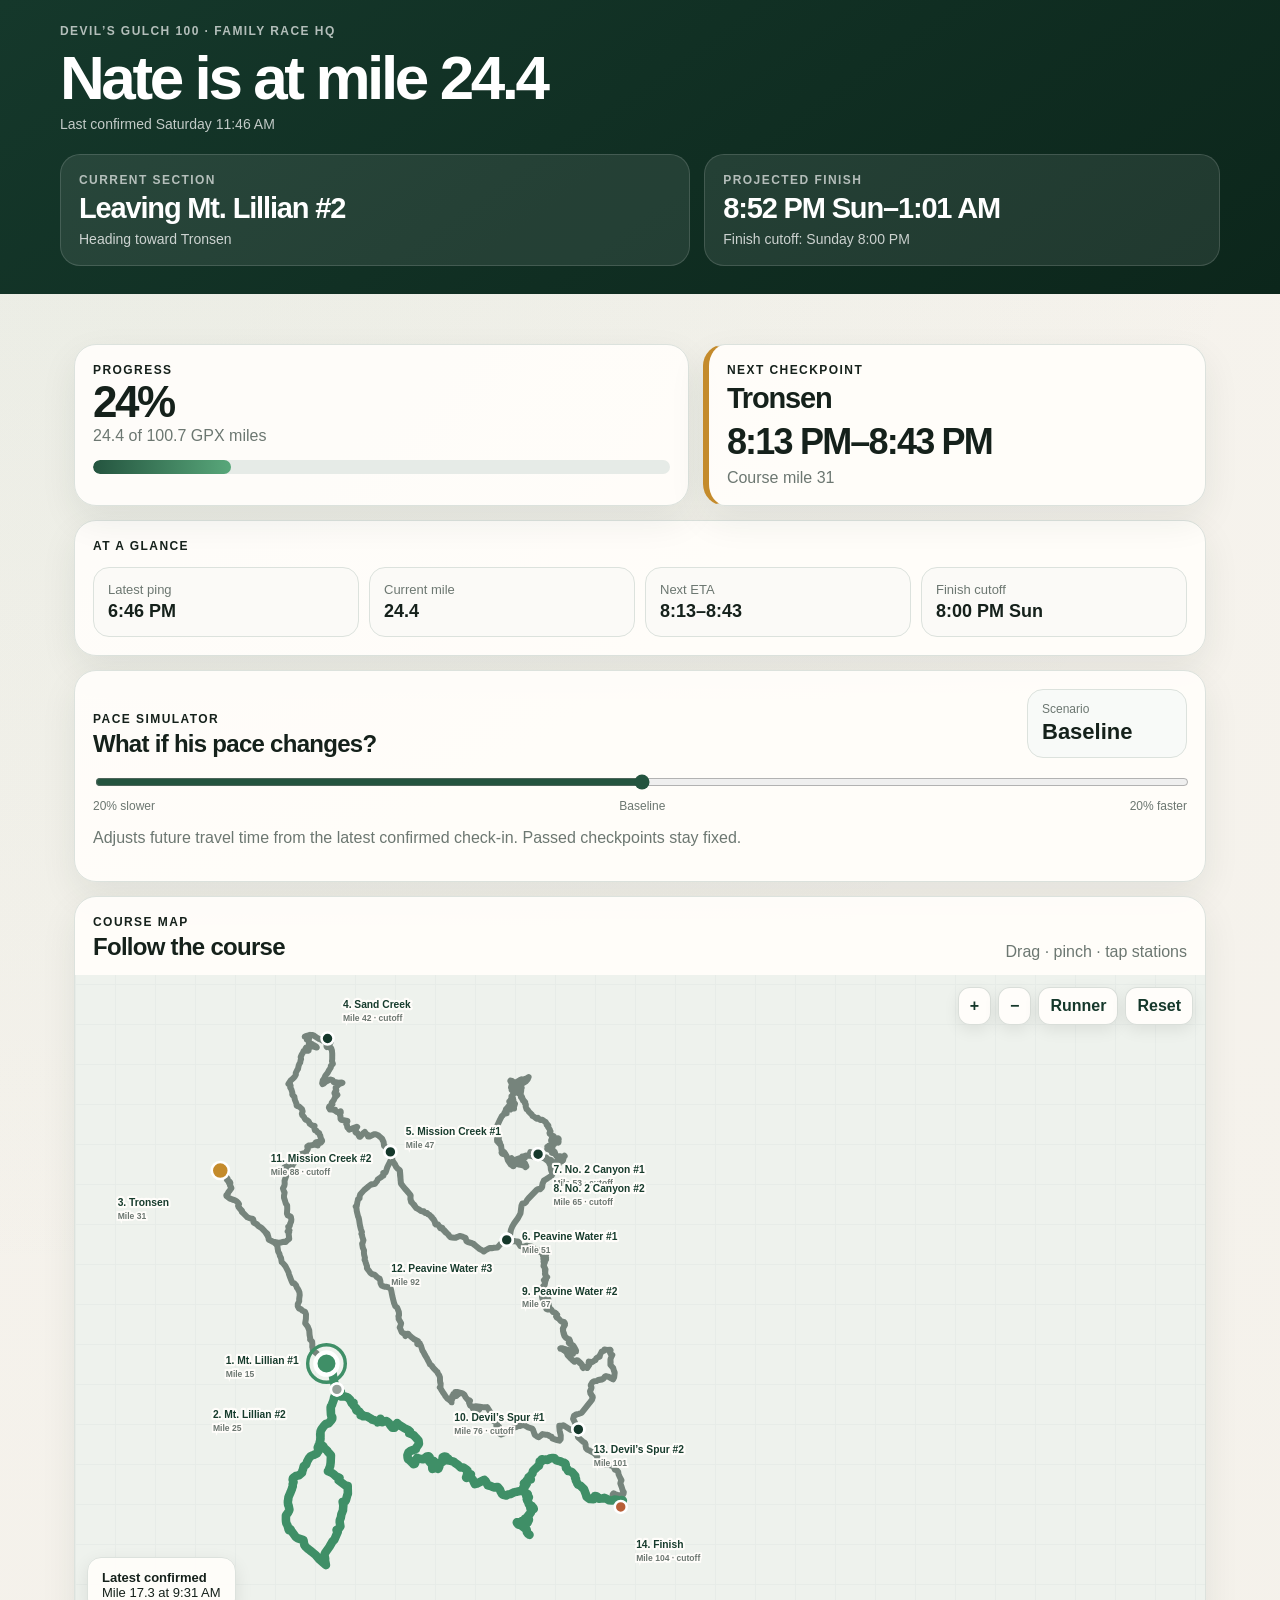
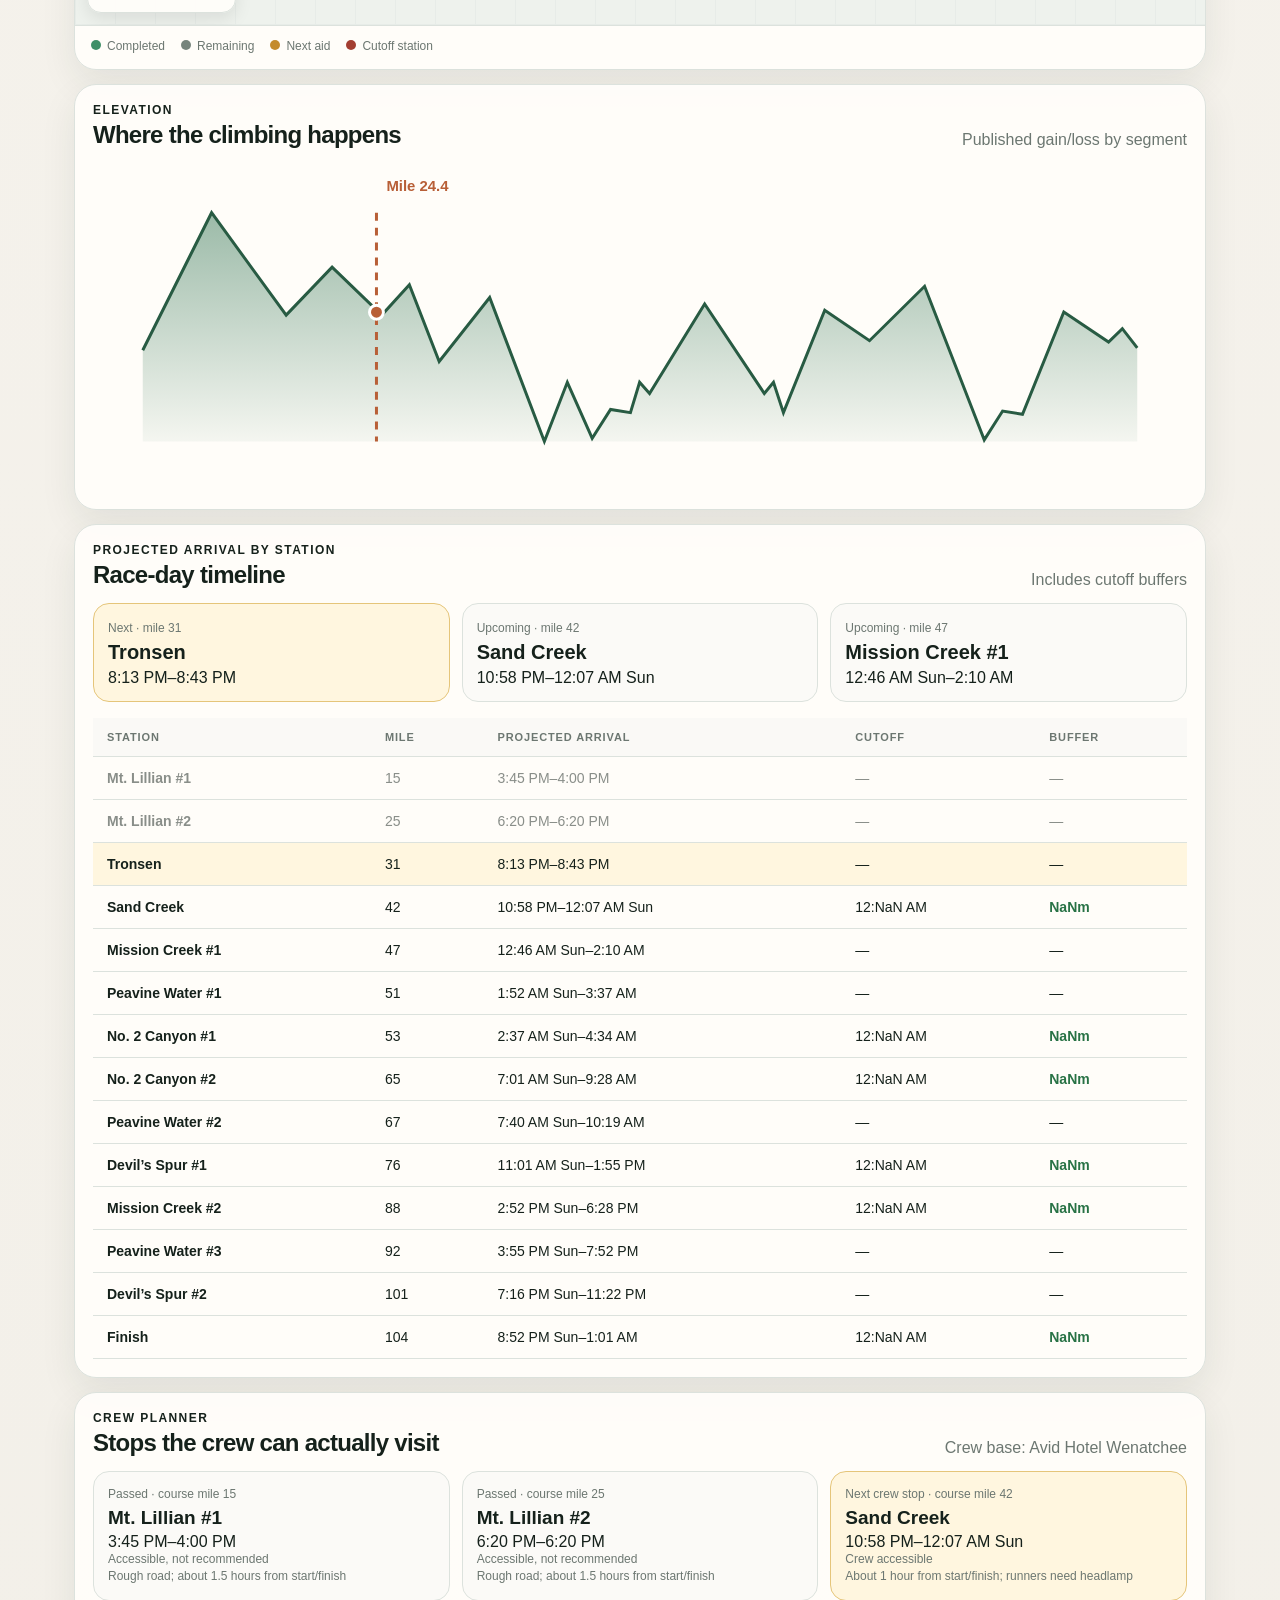
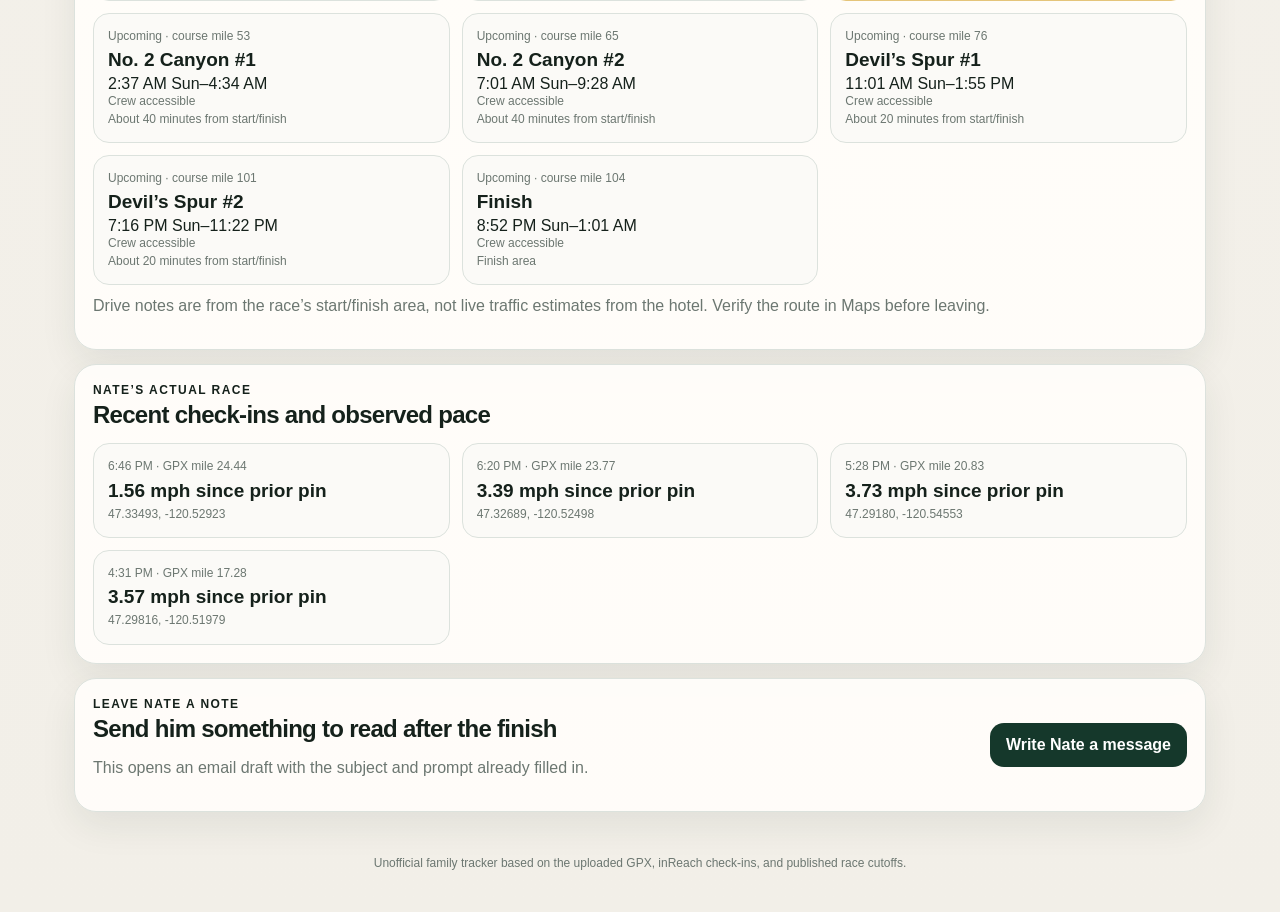
==== commit 228d32e0: "Add files via upload" ====
--- a/index.html
+++ b/index.html
@@ -1,535 +1,173 @@
 <!doctype html>
 <html lang="en">
 <head>
-<meta charset="utf-8">
-<meta name="viewport" content="width=device-width,initial-scale=1,viewport-fit=cover">
-<meta name="theme-color" content="#173c2d">
-<title>Nate’s Devil’s Gulch 100 Tracker</title>
-
-<style>
-:root{
-  --forest:#15382b;
-  --forest-2:#24543f;
-  --green:#3f8f67;
-  --sage:#dfe9e2;
-  --cream:#f4f1ea;
-  --paper:#fffdfa;
-  --ink:#15211b;
-  --muted:#6c7771;
-  --line:#dce2dd;
-  --gold:#c48b2c;
-  --orange:#b85f37;
-  --danger:#a33e31;
-  --shadow:0 14px 36px rgba(21,56,43,.08);
-}
-*{box-sizing:border-box}
-html{scroll-behavior:smooth}
-body{
-  margin:0;
-  background:
-    radial-gradient(circle at top left, rgba(63,143,103,.07), transparent 30%),
-    linear-gradient(#f6f3ed,#f2efe8);
-  color:var(--ink);
-  font-family:-apple-system,BlinkMacSystemFont,"Segoe UI",Inter,sans-serif;
-}
-.hero{
-  background:
-    linear-gradient(145deg,rgba(21,56,43,.98),rgba(11,35,25,.99)),
-    radial-gradient(circle at 80% 20%,rgba(255,255,255,.08),transparent 28%);
-  color:#fff;
-  padding:calc(24px + env(safe-area-inset-top)) 16px 28px;
-}
-.inner,.wrap{max-width:1160px;margin:auto}
-.kicker,.eyebrow{
-  font-size:12px;
-  text-transform:uppercase;
-  letter-spacing:.12em;
-  font-weight:800;
-}
-.kicker{opacity:.68}
-h1{
-  font-size:clamp(36px,7.8vw,62px);
-  line-height:.96;
-  letter-spacing:-.055em;
-  margin:10px 0 8px;
-}
-.updated{opacity:.74;font-size:14px}
-.hero-grid,.grid{
-  display:grid;
-  grid-template-columns:1.1fr .9fr;
-  gap:14px;
-  margin-top:22px;
-}
-.hero-card{
-  border:1px solid rgba(255,255,255,.14);
-  background:rgba(255,255,255,.085);
-  border-radius:20px;
-  padding:18px;
-  backdrop-filter:blur(8px);
-}
-.hero-card .eyebrow{opacity:.66}
-.hero-value{
-  font-size:29px;
-  font-weight:850;
-  letter-spacing:-.04em;
-  margin-top:5px;
-}
-.hero-small{
-  opacity:.77;
-  font-size:14px;
-  margin-top:6px;
-  line-height:1.45;
-}
-.wrap{padding:14px}
-.card{
-  background:rgba(255,253,250,.96);
-  border:1px solid rgba(220,226,221,.95);
-  border-radius:22px;
-  box-shadow:var(--shadow);
-  overflow:hidden;
-  margin-top:14px;
-}
-.pad{padding:18px}
-.eyebrow{color:var(--muted)}
-.big{
-  font-size:44px;
-  font-weight:900;
-  letter-spacing:-.055em;
-}
-.muted{color:var(--muted)}
-.progress{
-  height:14px;
-  background:#e6ebe7;
-  border-radius:999px;
-  overflow:hidden;
-  margin:15px 0 8px;
-}
-.progress>div{
-  height:100%;
-  background:linear-gradient(90deg,var(--forest-2),#58a77a);
-  border-radius:999px;
-}
-.next{border-left:6px solid var(--gold)}
-.eta{
-  font-size:36px;
-  font-weight:900;
-  letter-spacing:-.05em;
-  margin:6px 0;
-}
-.map-frame{
-  position:relative;
-  overflow:hidden;
-  background:
-    linear-gradient(rgba(255,255,255,.5),rgba(255,255,255,.5)),
-    repeating-linear-gradient(0deg,#e7ece8 0,#e7ece8 1px,transparent 1px,transparent 38px),
-    repeating-linear-gradient(90deg,#e7ece8 0,#e7ece8 1px,transparent 1px,transparent 38px),
-    #eef2ed;
-}
-#mapSvg{
-  display:block;
-  width:100%;
-  height:auto;
-  touch-action:none;
-  user-select:none;
-}
-.map-controls{
-  position:absolute;
-  top:12px;
-  right:12px;
-  display:flex;
-  gap:7px;
-  z-index:3;
-}
-.map-btn{
-  border:1px solid rgba(21,56,43,.16);
-  background:rgba(255,253,250,.97);
-  border-radius:12px;
-  padding:10px 12px;
-  font-weight:850;
-  color:var(--forest);
-  box-shadow:0 5px 16px rgba(0,0,0,.08);
-}
-.map-info{
-  position:absolute;
-  left:12px;
-  bottom:12px;
-  max-width:290px;
-  padding:12px 14px;
-  background:rgba(255,253,250,.97);
-  border:1px solid var(--line);
-  border-radius:14px;
-  font-size:13px;
-  line-height:1.45;
-  box-shadow:0 6px 18px rgba(0,0,0,.09);
-}
-.station-marker{cursor:pointer}
-.legend{
-  display:flex;
-  gap:16px;
-  flex-wrap:wrap;
-  padding:13px 16px 16px;
-  font-size:12px;
-  color:var(--muted);
-  border-top:1px solid var(--line);
-}
-.dot{
-  display:inline-block;
-  width:10px;
-  height:10px;
-  border-radius:50%;
-  margin-right:6px;
-}
-.tablewrap{overflow:auto}
-table{
-  width:100%;
-  border-collapse:collapse;
-  min-width:790px;
-}
-th,td{
-  padding:13px 14px;
-  border-bottom:1px solid var(--line);
-  text-align:left;
-  font-size:14px;
-}
-th{
-  font-size:11px;
-  text-transform:uppercase;
-  letter-spacing:.08em;
-  color:var(--muted);
-  background:#faf9f6;
-}
-tr.nextrow{background:#fff6df}
-tr.passed{opacity:.5}
-tbody tr:hover{background:#f7faf7}
-.buffer-good{color:#287245;font-weight:850}
-.footer{
-  padding:30px 16px 42px;
-  text-align:center;
-  color:var(--muted);
-  font-size:12px;
-}
-.section-head{
-  display:flex;
-  justify-content:space-between;
-  align-items:flex-end;
-  gap:12px;
-}
-.section-title{
-  font-size:24px;
-  font-weight:900;
-  letter-spacing:-.03em;
-  margin-top:4px;
-}
-.status-strip{
-  display:grid;
-  grid-template-columns:repeat(4,1fr);
-  gap:10px;
-  margin-top:14px;
-}
-.status-item{
-  padding:14px;
-  border:1px solid var(--line);
-  border-radius:16px;
-  background:#fbfaf7;
-}
-.status-item strong{
-  display:block;
-  font-size:18px;
-  margin-top:4px;
-}
-@media(max-width:780px){
-  .hero-grid,.grid{grid-template-columns:1fr}
-  .status-strip{grid-template-columns:1fr 1fr}
-  .wrap{padding:10px}
-  .hero-value{font-size:25px}
-  .map-controls{top:8px;right:8px}
-  .map-btn{padding:9px 10px}
-  .map-info{font-size:12px;max-width:220px}
-  .section-head{align-items:flex-start;flex-direction:column}
-}
-</style>
-
+  <meta charset="utf-8">
+  <meta name="viewport" content="width=device-width,initial-scale=1,viewport-fit=cover">
+  <meta name="theme-color" content="#15382b">
+  <title>Devil’s Gulch 100 — Nate Live Tracker</title>
+  <link rel="stylesheet" href="style.css">
 </head>
 <body>
-<section class="hero"><div class="inner">
-<div class="kicker">Devil’s Gulch 100 · Family Race HQ</div>
-<h1>Nate is at mile 17.3</h1>
-<div class="updated">Last confirmed Saturday 9:31 AM · GPS 47.29816, −120.51979</div>
-<div class="hero-grid">
-<div class="hero-card"><div class="eyebrow">Current section</div><div class="hero-value">Tronsen Ridge loop</div><div class="hero-small">On course · 83.5 GPX miles remain</div></div>
-<div class="hero-card"><div class="eyebrow">Most likely finish</div><div class="hero-value">Sunday 1:30–2:30 PM</div><div class="hero-small">Broad current range: Sunday 12:30–4:00 PM · finish cutoff 8:00 PM</div></div>
-</div></div></section>
+  <header class="hero">
+    <div class="shell">
+      <div class="kicker">Devil’s Gulch 100 · Family Race HQ</div>
+      <h1><span id="runnerName">Nate</span> is at mile <span id="currentMile">17.3</span></h1>
+      <div class="updated">Last confirmed <span id="lastUpdated">Saturday 9:31 AM</span></div>
 
-<main class="wrap">
-<div class="grid">
-<section class="card pad"><div class="eyebrow">Progress</div><div class="big">17%</div><div class="muted">17.3 of 100.7 GPX miles</div><div class="progress"><div></div></div><div class="muted">Latest observed segment: 4.76 miles in 1 hr 20 min · 3.57 mph</div></section>
-<section class="card pad next"><div class="eyebrow">Next checkpoint</div><div class="hero-value">Mt. Lillian #2</div><div class="eta">11:05–11:30 AM</div><div class="muted">Published mile 25 · approximately 6.5 GPX miles from the latest pin</div></section>
-</div>
+      <div class="hero-grid">
+        <section class="hero-card">
+          <div class="eyebrow">Current section</div>
+          <div class="hero-value" id="currentSection">Tronsen Ridge loop</div>
+          <div class="hero-small" id="currentNote">Returning toward Mt. Lillian</div>
+        </section>
+        <section class="hero-card">
+          <div class="eyebrow">Projected finish</div>
+          <div class="hero-value" id="heroFinish">Sunday 1:30–2:30 PM</div>
+          <div class="hero-small">Finish cutoff: Sunday 8:00 PM</div>
+        </section>
+      </div>
+    </div>
+  </header>
 
-<section class="card pad">
-  <div class="eyebrow">At a glance</div>
-  <div class="status-strip">
-    <div class="status-item"><span class="muted">Latest ping</span><strong>9:31 AM</strong></div>
-    <div class="status-item"><span class="muted">Current mile</span><strong>17.3</strong></div>
-    <div class="status-item"><span class="muted">Next ETA</span><strong>11:05–11:30</strong></div>
-    <div class="status-item"><span class="muted">Finish cutoff</span><strong>8:00 PM Sun</strong></div>
-  </div>
-</section>
+  <main class="shell main">
+    <section class="summary-grid">
+      <article class="card">
+        <div class="eyebrow">Progress</div>
+        <div class="metric"><span id="progressPercent">17</span>%</div>
+        <div class="muted"><span id="progressMiles">17.3</span> of <span id="totalMiles">100.7</span> GPX miles</div>
+        <div class="progress-track"><div id="progressFill" class="progress-fill"></div></div>
+      </article>
 
-<section class="card">
-<div class="pad">
-  <div class="section-head">
-    <div>
-      <div class="eyebrow">Course and aid stations</div>
-      <div class="section-title">Follow the course</div>
-    </div>
-    <div class="muted">Drag to pan · +/− to zoom · tap a station</div>
-  </div>
-</div>
-<div class="map-frame">
-<div class="map-controls"><button class="map-btn" type="button" onclick="zoomMap(0.82)">＋</button><button class="map-btn" type="button" onclick="zoomMap(1.22)">−</button><button class="map-btn" type="button" onclick="resetMap()">Reset</button></div>
-<div class="map-info" id="mapInfo"><strong>Latest confirmed</strong><br>Mile 17.3 at 9:31 AM<br>Tap an aid-station label for details.</div>
-<svg id="mapSvg" viewBox="0 0 1120 760" aria-label="Devil's Gulch course map">
-<rect width="1120" height="760" fill="#eef2ed"/>
-<g stroke="#d7e0da" stroke-width="1" opacity=".65"><line x1="100" y1="0" x2="100" y2="760"/><line x1="200" y1="0" x2="200" y2="760"/><line x1="300" y1="0" x2="300" y2="760"/><line x1="400" y1="0" x2="400" y2="760"/><line x1="500" y1="0" x2="500" y2="760"/><line x1="600" y1="0" x2="600" y2="760"/><line x1="700" y1="0" x2="700" y2="760"/><line x1="800" y1="0" x2="800" y2="760"/><line x1="900" y1="0" x2="900" y2="760"/><line x1="1000" y1="0" x2="1000" y2="760"/><line x1="1100" y1="0" x2="1100" y2="760"/><line x1="0" y1="100" x2="1120" y2="100"/><line x1="0" y1="200" x2="1120" y2="200"/><line x1="0" y1="300" x2="1120" y2="300"/><line x1="0" y1="400" x2="1120" y2="400"/><line x1="0" y1="500" x2="1120" y2="500"/><line x1="0" y1="600" x2="1120" y2="600"/><line x1="0" y1="700" x2="1120" y2="700"/></g>
-<text x="24" y="31" font-size="14" font-weight="700" fill="#68756e">N ↑ · exact GPX course shape</text>
-<polyline points="543.3,629.8 544.4,628.8 544.1,626.5 543.4,623.8 545.6,622.3 546.0,622.2 545.9,622.1 545.3,621.4 543.6,621.6 542.0,622.1 540.3,622.4 539.9,622.1 539.3,621.4 539.2,621.3 537.9,620.7 536.0,620.9 532.9,622.1 532.7,622.1 532.4,622.1 531.0,621.9 527.4,621.1 526.4,620.0 524.7,618.1 523.6,618.7 522.1,619.5 521.2,619.8 518.9,620.7 516.8,619.9 516.5,618.4 515.3,617.8 514.3,616.8 513.3,615.9 511.2,619.0 510.4,620.4 507.7,620.2 505.5,619.5 503.1,618.2 502.1,617.4 502.5,616.5 501.1,614.2 499.7,610.8 496.9,605.1 494.5,604.1 492.2,603.0 491.1,602.4 491.0,601.7 491.4,601.1 489.9,598.6 489.1,597.5 489.5,596.4 489.3,595.9 488.2,594.5 488.0,593.7 488.2,591.1 484.8,588.0 483.4,587.8 482.9,587.0 482.1,586.7 480.3,586.4 479.8,586.4 479.6,586.0 479.2,585.6 478.9,583.9 477.2,582.9 476.6,581.9 476.6,578.5 476.6,577.6 474.9,576.3 474.9,576.3 474.9,576.3 474.1,576.0 472.7,575.8 470.8,574.9 468.4,574.4 467.0,574.0 465.7,573.6 464.6,572.1 462.5,570.5 461.3,570.6 460.2,571.3 456.9,571.7 454.9,573.2 454.1,573.5 453.0,572.5 451.2,572.9 449.5,572.7 448.5,572.1 448.0,572.1 448.5,573.5 448.4,574.5 447.7,574.8 445.5,574.6 445.5,574.6 445.4,576.7 445.1,579.3 444.3,580.5 443.0,580.8 442.0,582.1 439.9,583.7 438.1,585.6 437.3,586.6 437.3,588.5 436.8,589.2 434.9,591.1 434.9,592.0 434.6,592.5 433.0,593.2 432.0,593.8 431.9,594.3 433.1,595.3 434.8,596.2 434.8,596.6 432.3,596.7 429.7,597.7 428.9,599.3 426.9,600.9 426.5,601.5 426.8,601.8 429.0,601.5 429.9,601.5 429.8,601.8 428.6,603.6 428.1,604.3 426.2,605.4 425.1,608.1 425.0,608.4 426.1,608.9 426.7,609.5 426.9,610.3 426.5,611.1 426.7,611.3 427.8,611.6 428.0,613.3 428.7,613.7 431.2,614.2 431.1,614.6 430.6,615.0 429.2,615.7 429.3,616.3 430.7,617.5 432.1,617.6 432.4,618.0 431.4,619.2 430.6,619.1 429.9,620.2 430.2,621.1 430.5,622.1 431.0,622.6 432.2,624.9 432.1,625.6 432.7,626.8 433.6,627.4 434.4,628.1 436.1,628.7 437.3,630.9 438.5,631.6 438.2,632.4 437.7,632.4 435.9,631.3 435.0,630.6 434.5,630.7 434.2,631.4 434.3,631.6 434.6,632.0 435.5,632.6 435.1,636.0 433.6,637.7 432.2,640.3 431.0,641.2 431.0,641.5 431.3,642.7 431.8,643.2 432.5,644.9 432.4,645.4 431.6,645.8 430.8,645.5 430.6,644.7 429.9,643.8 428.0,643.6 427.6,644.3 427.7,645.2 429.8,646.4 431.2,648.3 431.0,648.7 430.4,648.0 428.3,646.9 427.0,647.2 425.0,647.1 424.3,646.5 423.9,646.7 424.4,647.7 424.9,648.3 424.8,648.7 423.3,649.2 422.3,648.8 420.9,648.3 418.0,648.3 417.8,648.6 419.3,650.8 420.3,651.2 421.8,650.9 423.0,651.7 426.0,654.0 427.7,655.6 429.6,656.6 429.8,657.1 429.7,658.1 430.0,660.3 431.3,661.7 431.7,662.5 431.9,662.6 432.4,662.9 432.7,662.9 433.2,663.5 432.8,663.4 433.2,663.5 432.7,663.0 432.4,662.8 431.9,662.6 431.7,662.5 431.3,661.7 430.0,660.3 429.7,658.1 429.8,657.1 429.6,656.6 427.7,655.6 426.0,654.0 423.0,651.7 421.8,650.9 420.3,651.2 419.3,650.8 417.8,648.6 418.0,648.3 420.9,648.3 422.3,648.8 423.3,649.2 424.8,648.7 424.9,648.3 424.4,647.7 423.9,646.7 424.3,646.5 425.0,647.1 427.0,647.2 428.3,646.9 430.4,648.0 431.0,648.7 431.2,648.3 429.8,646.4 427.7,645.2 427.6,644.3 428.0,643.6 429.9,643.8 430.6,644.7 430.8,645.5 431.6,645.8 432.4,645.4 432.5,644.9 431.8,643.2 431.3,642.7 431.0,641.5 431.0,641.2 432.2,640.3 433.6,637.7 435.1,636.0 435.5,632.6 434.6,632.0 434.2,631.4 434.5,630.7 435.0,630.6 435.9,631.3 437.7,632.4 438.2,632.4 438.5,631.6 437.3,630.9 436.1,628.7 434.4,628.1 433.6,627.4 432.7,626.8 432.1,625.6 432.2,624.9 431.0,622.6 430.5,622.1 430.2,621.1 429.9,620.2 430.6,619.1 431.4,619.2 432.4,618.0 432.1,617.6 430.7,617.5 429.3,616.3 429.2,615.7 430.6,615.0 431.1,614.6 431.2,614.2 428.7,613.7 428.0,613.3 427.8,611.6 426.7,611.3 426.5,611.1 426.9,610.3 426.7,609.5 426.1,608.9 425.0,608.4 423.2,610.2 422.0,610.7 420.7,610.7 418.3,611.4 416.2,611.8 413.8,612.2 410.1,614.3 408.5,614.5 406.6,614.9 405.1,616.0 404.1,616.2 402.6,615.4 400.5,614.6 399.6,613.5 399.6,613.5 398.3,611.2 397.9,609.7 396.8,607.8 395.1,605.9 394.6,605.6 393.0,606.0 390.2,606.2 388.4,605.7 385.8,604.3 382.8,603.7 381.9,602.8 381.7,600.9 380.3,598.7 379.2,597.2 377.9,597.2 376.2,598.3 373.4,600.3 368.2,601.8 367.2,602.2 366.8,601.8 365.7,599.0 364.7,596.8 362.4,594.7 361.9,593.3 362.1,592.0 362.8,590.6 362.2,590.5 361.4,590.8 360.2,592.1 357.5,594.0 357.1,594.9 356.7,594.9 356.8,593.6 357.7,591.4 358.4,586.1 358.1,585.2 356.4,584.3 353.7,582.3 352.8,582.0 350.1,582.1 348.0,579.8 345.6,577.7 343.3,576.6 342.0,575.3 341.2,574.9 336.6,573.9 334.5,573.4 334.2,573.4 334.0,573.0 334.2,572.0 335.1,571.9 335.2,571.4 334.2,571.0 332.8,570.7 331.9,570.6 332.0,570.1 332.7,569.5 332.4,569.2 330.6,569.0 328.6,569.2 328.4,570.0 328.6,571.7 329.2,573.9 328.8,574.9 327.7,575.9 326.1,576.5 324.8,576.3 324.2,576.5 324.5,577.2 324.4,580.6 323.7,583.0 322.9,583.9 322.6,583.8 322.8,582.4 322.5,582.1 321.5,582.6 319.6,583.4 318.1,583.1 317.1,582.8 316.4,583.7 316.2,583.8 315.9,583.9 315.7,583.5 315.9,582.3 315.6,580.1 315.6,578.9 316.7,575.3 317.5,574.3 317.0,573.7 315.6,573.9 314.1,574.7 313.2,575.6 312.8,575.8 312.5,575.4 312.9,572.0 312.6,569.3 311.4,568.5 310.0,568.5 307.5,570.1 305.4,572.1 305.0,572.3 303.4,572.3 299.3,571.1 297.8,570.4 297.2,571.0 295.8,574.9 295.1,577.5 294.2,578.1 293.3,578.2 292.4,577.7 290.5,574.9 288.4,573.2 287.0,572.6 286.3,571.7 286.1,570.1 285.7,568.4 286.7,566.1 287.1,564.0 289.0,562.5 291.0,561.7 293.2,560.9 296.0,560.2 296.3,558.4 296.4,558.4 297.4,556.6 299.4,554.3 299.7,553.5 299.5,550.5 298.6,548.3 296.1,546.1 293.9,543.6 292.4,542.8 291.0,542.0 288.3,541.1 287.9,540.6 288.0,540.1 289.1,539.1 288.9,538.5 287.0,537.1 284.6,535.4 278.8,533.0 275.8,530.7 273.8,528.8 273.3,528.6 272.3,529.9 272.1,531.5 271.5,533.1 270.3,534.2 268.4,534.4 267.8,534.2 265.6,531.7 263.3,528.2 263.3,528.2 261.3,526.7 260.8,526.6 260.8,526.6 260.2,526.0 259.6,526.0 257.6,527.5 257.4,526.4 257.4,525.7 256.0,527.3 255.5,527.5 254.9,526.5 253.6,523.9 253.4,523.4 251.3,526.6 250.5,527.8 249.9,527.7 249.4,526.6 248.0,526.1 246.6,525.4 244.2,524.5 243.2,524.2 242.5,523.5 239.6,522.2 238.2,520.7 237.4,520.6 236.0,520.3 233.6,519.3 232.2,520.3 231.5,520.3 231.9,519.5 231.8,519.3 231.2,519.5 231.5,518.8 230.8,519.2 230.8,518.7 229.7,519.3 229.3,519.1 229.9,518.0 229.5,516.6 227.9,514.8 226.6,514.3 224.3,513.1 224.0,512.5 224.7,511.6 223.1,510.2 222.6,509.3 222.6,509.2 220.4,506.3 220.0,505.8 220.7,504.4 220.9,504.4 220.9,504.0 220.4,503.4 219.8,504.6 219.0,505.0 219.0,505.0 217.1,501.3 216.8,500.5 214.8,498.2 213.5,497.5 212.3,496.9 209.6,496.4 205.9,496.5 204.9,496.3 204.8,495.4 205.6,491.0 205.5,490.6 203.6,489.2 201.7,487.2 201.2,487.5 200.8,487.9 200.4,488.7 199.8,489.1 199.4,490.9 199.4,491.9 198.5,495.0 197.9,497.0 197.4,499.0 196.6,501.3 196.0,502.8 195.0,506.2 194.8,506.2 193.5,508.5 193.2,510.1 193.2,512.4 193.4,516.8 193.9,519.2 195.2,521.5 195.2,522.9 194.8,524.1 194.4,524.6 191.1,528.5 190.1,529.1 188.1,529.3 187.2,529.7 185.5,531.5 184.9,532.3 183.5,534.2 182.8,534.9 182.0,536.7 181.2,538.2 180.6,541.7 181.0,544.3 180.9,549.3 180.0,551.5 180.0,551.5 180.0,553.2 180.0,553.2 180.9,554.9 183.0,555.3 184.1,556.7 185.8,559.1 187.9,561.4 188.9,561.7 190.1,563.4 192.2,565.1 193.8,568.5 193.2,576.0 191.8,577.5 192.2,583.0 190.6,585.9 189.9,586.6 190.1,586.7 191.2,587.0 193.0,587.7 194.1,589.0 196.9,590.3 198.0,592.4 200.3,591.9 203.9,594.8 202.7,596.1 208.2,600.3 210.9,603.7 213.5,604.3 215.2,608.1 214.0,613.9 213.5,615.0 212.7,619.8 211.6,621.7 211.3,622.1 209.1,623.0 207.7,623.7 208.5,626.3 208.9,628.7 208.2,631.8 208.2,633.1 207.6,634.3 206.1,638.8 205.5,641.5 205.1,644.5 204.2,645.9 204.7,647.1 204.1,650.0 205.0,653.4 203.9,655.4 202.3,656.8 200.3,657.5 201.0,658.7 201.7,660.8 197.9,669.0 195.6,671.7 193.7,674.2 191.7,678.0 188.5,682.5 187.0,684.6 185.9,686.9 185.9,688.1 186.6,688.9 186.3,690.6 186.9,691.4 186.7,692.8 186.5,693.9 186.5,694.3 187.5,696.1 187.5,700.0 181.5,694.3 177.9,691.6 175.1,687.8 170.6,684.2 168.6,682.5 166.3,680.8 163.1,678.0 162.3,676.7 161.5,675.6 160.8,671.5 159.4,668.9 153.1,667.4 152.4,666.8 149.7,663.5 148.7,662.7 147.6,662.0 146.7,660.0 145.9,658.7 145.3,657.5 144.6,657.2 143.0,657.9 142.2,657.4 142.3,656.1 142.2,655.8 141.7,653.6 140.2,650.9 139.8,649.8 139.6,648.7 139.4,647.0 139.2,645.1 139.0,641.9 140.2,638.3 141.8,636.5 142.5,635.3 143.2,634.1 143.4,633.1 143.3,632.0 143.1,630.5 142.4,627.9 142.3,627.8 141.9,627.1 141.9,627.1 141.3,625.3 141.5,624.3 141.6,622.8 141.8,622.1 141.9,620.0 142.3,617.9 144.1,613.1 146.0,611.1 146.5,608.0 146.2,607.3 147.5,605.7 147.5,604.7 147.7,602.6 147.4,602.1 147.9,601.2 148.0,600.6 148.3,599.2 148.1,598.5 147.7,597.6 147.3,596.6 147.7,595.1 148.5,594.8 149.5,593.6 150.8,592.7 151.5,592.7 152.6,591.9 153.1,592.0 154.3,591.9 156.0,590.6 158.7,588.5 158.8,587.2 158.8,585.8 159.8,584.6 159.9,581.0 161.8,579.6 163.6,578.5 164.8,576.0 165.2,574.3 167.1,570.9 168.4,569.2 168.4,569.2 168.9,568.9 170.3,567.8 170.7,567.3 172.5,567.1 176.1,565.9 176.6,565.3 177.4,564.0 177.8,563.2 178.0,562.7 178.4,562.5 178.5,561.7 178.6,560.5 177.9,559.3 177.6,558.3 177.9,557.3 178.6,555.6 179.3,554.1 180.0,553.2 180.0,551.5 180.0,551.5 180.9,549.3 181.0,547.3 181.0,544.3 180.6,541.7 181.2,538.2 182.0,536.7 182.8,534.9 183.5,534.2 184.9,532.3 185.5,531.5 187.2,529.7 188.1,529.3 190.1,529.1 191.1,528.5 194.8,524.1 195.3,522.7 193.6,518.5 193.2,512.4 193.1,510.2 193.5,508.4 194.6,506.3 195.1,505.5 195.3,504.7 195.9,503.1 196.4,502.3 196.7,501.0 197.3,498.1 197.9,496.3 198.5,494.2 199.5,491.9 199.4,490.9 199.8,489.3 199.8,489.1 200.4,488.6 200.8,487.9 199.8,485.4 198.8,483.5 198.4,482.1 197.1,478.6 195.7,472.8 195.6,469.2 194.5,467.3 194.5,465.4 194.6,464.9 195.4,462.6 195.3,462.2 194.5,461.0 192.6,459.5 190.1,458.0 187.0,456.0 186.3,455.3 185.8,454.0 183.9,451.9 182.1,450.1 180.4,448.8 180.0,448.5 178.9,447.5 177.7,446.1 177.7,445.9 176.5,444.7 174.7,442.8 173.5,442.3 171.9,440.9 171.2,439.6 171.7,438.1 171.5,437.6 170.9,436.4 171.1,433.1 171.0,430.3 170.6,429.6 168.4,427.8 168.4,426.7 168.4,424.3 167.7,422.0 167.9,419.3 166.5,414.6 165.7,412.4 162.9,409.1 162.4,407.4 163.3,402.7 163.6,397.9 163.0,395.4 162.4,394.5 160.1,393.0 158.8,392.6 156.8,390.8 155.6,390.6 154.6,390.0 153.5,387.5 153.4,385.7 153.8,384.4 155.3,381.4 155.3,380.5 155.4,376.0 155.9,374.1 155.4,371.1 155.4,369.5 154.6,368.5 153.8,367.3 153.1,365.9 152.6,365.5 152.0,363.5 150.7,361.2 149.0,359.7 148.3,360.4 146.9,359.0 146.1,357.3 144.5,352.8 143.8,350.7 142.9,348.9 142.7,347.1 141.9,345.2 138.5,338.9 136.7,336.5 135.1,335.7 134.2,334.3 134.3,331.6 132.4,327.9 131.9,326.8 131.5,324.9 130.5,323.1 129.8,321.3 129.7,320.2 129.8,319.0 129.2,317.4 129.0,316.0 128.4,314.4 127.7,312.8 125.6,311.2 125.4,311.0 124.9,310.3 124.7,310.2 123.9,309.6 121.4,308.6 118.8,307.4 118.2,306.5 118.3,304.9 117.0,302.2 116.7,299.4 113.1,296.7 110.1,293.3 107.4,291.7 105.3,290.2 104.6,288.9 102.0,287.6 100.1,286.2 100.0,285.6 100.1,283.0 98.9,281.8 96.4,281.6 94.6,281.1 92.8,280.2 87.8,275.1 86.3,274.0 85.9,273.0 86.2,272.6 85.6,271.7 83.6,269.5 82.1,267.9 82.1,266.8 81.5,266.4 82.6,264.3 81.9,262.9 79.6,260.9 78.3,259.9 78.0,259.8 75.2,259.1 71.6,257.6 68.5,255.7 67.4,254.4 67.3,253.7 67.8,252.9 69.2,251.7 69.6,250.1 70.1,249.2 72.4,246.5 73.4,245.2 72.1,242.4 71.6,240.9 72.1,239.1 71.7,237.4 70.9,238.9 70.7,239.0 70.1,237.3 69.4,235.9 69.4,235.9 69.1,234.5 68.9,233.6 68.5,234.4 68.3,235.4 67.7,234.0 66.9,233.1 66.7,232.4 67.2,231.6 67.0,231.2 66.4,231.0 65.4,227.8 64.9,226.0 63.0,224.1 62.5,224.4 62.3,224.7 61.3,223.9 60.8,223.8 60.9,223.7 62.1,224.6 62.4,224.6 62.7,224.2 64.1,224.6 65.2,226.7 66.1,230.4 66.6,231.2 67.2,231.4 67.2,231.8 66.8,232.8 67.5,233.6 68.1,235.6 68.4,235.1 68.8,233.8 69.1,233.6 69.3,235.3 69.6,236.5 70.5,238.2 70.9,239.1 71.4,237.1 72.1,238.5 71.6,240.4 71.7,241.5 73.4,244.9 73.0,245.8 71.4,247.9 69.8,249.7 69.4,251.3 68.8,252.2 67.4,253.3 67.3,254.1 67.6,254.7 70.4,256.8 73.1,258.4 76.4,259.2 78.0,259.8 78.9,260.5 81.0,262.1 82.2,263.3 82.6,264.5 81.9,266.6 82.0,267.5 82.3,268.3 84.3,270.7 86.2,272.4 85.9,272.6 86.1,273.7 87.4,274.8 92.0,279.5 92.8,280.2 95.7,281.5 98.1,281.6 99.8,282.7 100.2,284.5 100.0,285.9 100.3,286.6 104.2,288.5 105.0,289.7 105.7,290.6 109.1,292.5 112.3,295.9 114.0,297.5 116.9,300.0 117.2,302.6 118.3,305.3 118.4,306.9 120.4,308.1 122.5,309.3 124.5,309.9 124.7,310.2 126.7,310.1 130.6,310.8 132.9,311.0 135.8,309.8 137.9,309.7 139.3,310.1 139.6,309.2 140.3,308.8 142.6,306.9 143.2,306.3 143.4,305.2 142.5,299.0 143.1,298.5 141.6,297.3 141.7,296.8 143.5,295.9 143.2,295.4 142.4,295.0 142.4,294.5 143.7,293.8 142.9,292.5 142.0,291.6 142.7,290.9 142.8,289.6 144.2,288.3 144.2,287.7 144.8,287.0 145.5,285.4 145.9,284.0 145.9,281.7 145.2,279.6 143.5,278.8 141.1,277.3 140.4,275.6 140.7,273.0 140.8,268.1 140.7,265.9 140.5,265.1 139.2,263.7 139.0,263.3 138.0,259.8 138.0,259.2 136.8,256.3 136.8,254.5 137.5,252.7 137.6,250.4 137.1,248.8 136.2,247.2 135.6,245.3 136.5,242.8 137.6,241.5 137.7,239.6 137.5,236.3 138.3,234.9 139.5,230.4 139.3,229.5 137.1,225.5 136.1,222.3 136.2,221.7 137.1,220.8 137.1,220.3 138.0,219.9 138.9,218.9 140.2,218.7 141.3,219.8 141.9,220.1 142.5,219.6 143.4,217.7 144.2,217.3 145.5,217.8 146.2,218.6 146.7,218.5 147.1,217.9 147.3,216.0 148.5,216.0 148.4,215.5 147.4,214.4 147.4,213.7 148.2,212.8 150.5,211.9 152.9,210.7 153.1,210.4 154.3,208.7 155.0,207.7 155.6,205.2 156.1,204.6 158.3,203.6 161.5,202.6 162.9,202.3 164.7,199.5 165.6,197.8 165.1,195.1 165.0,192.8 166.4,193.7 167.6,193.8 169.7,193.5 172.5,192.8 173.1,192.0 174.0,191.7 175.4,191.7 175.8,192.5 176.5,193.3 177.6,193.5 176.7,192.6 177.1,190.9 177.0,190.3 175.8,189.6 175.3,189.1 177.6,189.3 178.1,189.5 178.7,190.6 181.5,190.1 182.1,189.7 182.9,188.1 182.8,187.4 181.6,186.7 180.7,183.6 180.7,181.8 180.1,181.0 179.9,179.7 179.3,178.2 177.9,178.0 176.7,176.8 176.1,175.7 174.5,175.3 174.1,175.1 173.7,173.1 173.2,171.9 173.8,170.5 173.8,169.9 172.4,169.4 170.4,169.3 168.1,167.5 167.6,166.7 167.4,165.6 166.8,164.7 165.6,163.7 164.2,162.8 162.7,162.3 161.1,159.3 160.3,158.3 159.0,156.9 158.4,155.7 158.7,154.2 159.4,152.2 159.1,150.5 157.7,148.4 155.3,146.6 153.1,145.9 152.7,145.9 152.1,145.4 151.8,144.4 151.8,142.8 150.4,139.2 150.2,138.4 149.6,136.4 149.5,134.9 147.6,132.6 146.8,131.9 147.0,129.7 146.5,126.9 145.6,124.9 144.4,123.4 144.5,122.2 144.8,120.9 144.2,119.9 143.9,118.7 144.5,117.5 143.3,117.9 142.6,119.3 142.5,117.7 144.6,115.4 147.3,113.0 147.9,112.6 149.7,110.7 151.1,108.7 151.2,107.4 151.0,106.0 152.0,102.5 153.1,101.8 153.7,101.2 154.4,97.6 154.8,96.2 155.6,94.7 156.4,93.7 156.5,92.7 156.9,90.6 157.4,89.6 157.1,88.3 157.0,86.9 157.7,85.5 158.8,83.2 159.9,81.3 160.3,79.7 161.5,79.2 163.9,79.1 164.9,79.0 166.3,79.1 166.6,78.9 166.6,78.2 166.1,78.1 164.1,78.2 163.1,77.6 162.3,73.2 163.5,75.3 164.3,76.2 165.7,76.1 166.9,75.9 167.7,75.3 168.6,75.0 170.1,73.7 171.0,73.5 173.7,74.0 176.5,75.3 176.4,74.6 174.3,73.0 171.7,71.8 170.7,70.8 167.9,71.6 167.2,71.6 166.9,71.3 167.3,68.1 167.0,66.9 164.6,65.8 163.1,65.4 164.3,64.9 167.2,64.3 167.1,63.8 165.8,62.9 162.1,62.4 161.8,62.0 163.0,61.4 165.1,60.6 166.6,60.5 168.4,60.0 169.8,60.2 170.1,60.3 171.8,60.2 172.7,60.6 175.0,62.0 178.4,64.5 179.5,65.2 180.6,65.3 184.6,67.5 187.2,68.6 187.6,70.3 187.6,70.3 188.2,69.1 188.8,67.8 188.7,66.2 188.5,65.3 189.2,64.7 189.2,64.8 188.5,65.3 188.7,66.2 188.7,68.2 187.6,70.7 188.3,74.6 188.7,74.7 188.8,73.7 189.7,70.7 191.0,69.0 192.6,68.5 193.3,68.6 193.2,69.1 192.1,69.4 192.4,71.5 192.1,73.1 191.5,73.7 191.3,74.4 191.7,75.3 193.2,75.7 194.1,76.1 194.8,78.9 195.1,80.8 195.3,84.2 195.1,89.1 194.8,91.3 195.8,94.3 195.9,95.0 194.5,96.7 193.2,97.9 193.5,98.7 193.5,99.4 192.6,100.6 191.8,101.7 191.2,102.5 190.5,103.7 189.8,105.5 188.5,107.7 187.5,108.3 186.7,109.6 185.6,111.5 184.2,113.8 183.8,114.7 183.0,117.9 183.2,119.2 183.6,119.5 184.2,119.3 185.1,118.1 187.2,116.6 191.7,114.1 193.7,113.8 195.7,114.9 196.5,116.5 197.1,117.3 199.5,117.1 201.0,117.6 203.6,117.5 206.6,117.6 208.0,117.5 205.8,118.1 203.8,119.1 202.7,120.5 201.7,120.8 201.2,121.5 200.0,122.7 199.2,123.7 199.3,124.2 200.2,126.2 199.9,127.3 198.9,127.9 198.5,128.9 197.8,129.6 197.7,130.3 198.4,131.6 198.4,132.9 198.7,133.2 201.8,132.0 201.0,132.9 198.5,135.3 197.3,137.1 196.7,139.2 196.4,139.4 195.4,139.8 194.5,142.2 195.4,143.8 194.7,144.7 193.2,145.2 191.6,146.3 191.0,147.2 192.0,149.0 192.4,150.1 193.1,150.1 194.7,149.8 196.7,150.7 198.3,150.5 198.9,150.8 198.9,151.9 199.6,152.5 201.3,153.3 202.5,153.6 205.0,152.3 205.5,152.4 205.4,153.7 204.6,155.3 204.4,157.2 205.1,158.0 205.5,159.3 205.1,161.8 205.8,162.4 210.3,163.6 212.4,163.7 213.5,164.0 213.5,164.3 212.3,166.3 212.0,167.4 212.5,168.1 213.2,169.9 213.3,171.6 213.5,171.9 214.8,173.1 215.5,174.4 216.2,174.5 218.2,173.4 219.7,172.8 223.2,171.5 225.1,170.8 225.2,171.1 224.1,172.1 223.7,174.1 223.7,175.1 223.2,176.2 223.2,177.6 223.7,178.2 225.2,178.5 226.2,179.5 226.8,180.6 227.6,182.7 228.0,183.1 229.0,182.9 231.1,180.0 233.5,177.7 234.4,177.1 234.9,177.4 236.0,179.3 236.7,180.0 237.6,180.2 238.0,182.3 238.3,182.7 239.8,182.8 240.9,182.3 241.3,182.1 245.5,180.1 246.3,180.1 247.4,179.8 250.1,181.3 251.9,181.9 252.9,183.2 254.8,184.6 255.6,186.1 256.0,187.2 256.1,188.0 257.9,190.8 257.7,194.1 258.3,194.7 259.7,195.4 260.7,197.2 261.1,199.5 261.4,201.6 261.7,201.9 262.4,201.9 263.1,203.1 263.1,203.1 263.4,201.4 263.5,201.3 263.7,201.2 264.8,200.9 265.9,202.6 267.3,208.0 267.7,211.6 268.0,212.3 270.8,216.1 271.5,218.1 272.7,220.1 273.8,221.2 276.6,223.3 277.1,226.7 277.4,230.6 277.6,234.0 277.7,238.3 278.3,239.8 281.7,244.2 283.7,246.8 285.5,248.8 289.4,253.1 289.9,254.2 289.4,258.1 289.9,259.8 291.3,262.5 294.2,265.3 296.3,268.8 298.4,270.2 299.9,270.7 302.0,272.6 304.7,272.8 305.6,273.0 306.6,274.6 307.8,275.1 309.8,275.1 310.6,276.4 311.1,276.9 312.5,277.2 315.3,279.9 316.2,281.7 317.5,282.6 318.1,284.0 319.2,285.6 319.5,288.2 320.1,288.9 321.7,288.6 322.0,288.5 322.6,288.6 323.6,290.2 325.4,293.2 326.1,293.2 327.1,292.5 327.8,292.7 328.2,294.4 328.6,294.8 329.9,295.4 333.2,299.4 334.2,300.0 335.2,300.9 336.3,302.9 338.0,304.4 339.2,304.7 341.7,304.9 344.3,304.8 348.2,303.1 349.4,302.7 351.5,303.2 353.2,303.9 354.5,304.6 356.1,305.2 356.5,307.7 357.2,309.1 358.9,310.2 363.8,311.4 365.9,312.4 369.8,316.0 372.7,318.3 376.3,320.2 376.8,320.5 378.0,321.4 379.8,320.2 380.3,319.8 382.8,318.4 384.1,317.9 385.5,317.3 387.5,317.5 388.7,317.3 394.1,316.8 394.6,316.6 397.1,314.3 400.7,309.8 402.1,308.7 404.7,307.5 405.7,307.4 406.3,307.2 408.8,304.9 409.9,301.8 410.8,295.3 411.7,292.1 413.3,289.3 414.8,287.2 417.8,283.2 421.2,277.9 422.3,275.4 422.7,269.5 424.1,264.1 424.6,263.5 426.0,263.5 428.0,262.8 429.1,261.6 430.0,259.8 432.1,257.1 441.3,248.0 442.3,246.6 443.6,246.0 445.2,246.4 445.9,246.3 446.8,245.7 447.9,244.6 449.0,241.3 448.9,239.5 450.4,236.1 451.2,235.5 453.2,234.3 454.9,233.1 455.1,233.0 457.8,231.3 459.4,230.4 460.7,228.7 461.1,227.5 460.2,226.0 459.4,223.5 458.8,219.7 458.8,218.5 459.6,218.0 458.1,216.7 458.0,216.6 457.4,215.5 457.0,214.8 456.2,213.0 454.9,211.9 452.3,209.8 451.1,209.1 449.4,208.5 447.9,207.9 446.2,206.3 444.1,204.8 443.5,204.0 444.6,204.3 445.6,205.0 447.4,205.8 448.1,206.5 448.9,207.4 451.0,207.8 452.6,207.7 453.7,208.3 454.2,208.7 453.5,209.0 453.7,209.5 454.3,210.1 454.9,210.0 456.5,210.0 457.1,210.7 457.8,210.8 457.9,210.8 459.6,211.2 459.8,211.8 458.7,211.6 458.3,211.7 458.5,213.0 458.8,213.7 457.7,213.5 457.4,213.8 457.6,214.5 458.0,215.3 458.1,215.3 458.9,215.6 460.5,216.6 461.5,217.9 463.5,219.2 465.9,218.4 466.5,216.3 468.4,215.8 468.5,215.5 467.5,215.6 466.1,215.8 465.1,217.5 464.4,217.1 463.8,216.2 464.2,215.9 464.9,216.0 464.7,215.5 464.6,214.9 464.2,214.7 464.2,214.3 464.8,214.2 465.5,214.8 465.5,214.3 466.1,213.8 466.4,213.5 467.2,213.1 467.3,212.8 465.5,212.8 465.6,212.6 466.4,212.5 467.5,211.9 468.0,211.5 469.0,211.9 469.8,211.9 470.6,212.6 471.2,212.8 472.6,212.6 473.3,212.0 473.6,210.5 474.2,209.1 474.7,207.5 475.4,206.3 475.7,206.1 475.6,205.9 474.9,206.3 474.5,207.2 473.8,208.2 472.7,209.7 471.9,209.7 471.0,209.1 471.2,208.8 472.6,209.0 472.5,208.6 471.3,208.2 471.1,207.9 471.8,208.0 472.6,207.9 472.2,207.8 470.8,207.2 470.8,207.0 472.2,207.1 470.8,206.5 470.1,206.8 468.7,206.6 467.2,207.5 466.1,207.5 464.6,204.7 464.1,202.2 461.9,199.8 461.4,199.7 460.8,202.3 460.5,202.6 460.2,202.4 460.1,201.5 460.5,200.8 460.5,199.5 460.5,197.4 460.0,197.3 460.6,197.1 459.8,197.0 460.9,196.1 460.7,195.9 459.7,196.3 460.0,196.0 459.7,195.4 459.2,195.5 458.9,197.3 458.7,197.2 458.4,195.0 458.5,194.3 458.1,195.0 457.7,195.9 458.2,197.8 457.9,199.0 457.5,199.2 455.9,198.0 455.2,198.2 454.9,198.0 454.5,197.5 454.8,197.1 454.9,197.2 455.3,197.3 455.5,196.6 454.9,195.7 454.9,194.7 455.9,194.5 456.4,193.9 456.4,193.9 457.6,193.3 458.6,192.1 459.5,192.5 460.0,192.2 460.8,191.5 461.5,191.4 462.3,192.6 462.7,192.5 462.3,192.3 462.0,191.0 460.8,190.4 461.0,190.2 462.7,190.8 462.8,191.3 463.1,190.5 463.0,190.0 462.7,189.6 461.9,189.6 460.3,188.7 460.2,188.5 461.4,188.5 462.3,188.9 462.4,188.6 462.0,188.3 460.2,187.2 459.5,187.5 459.2,188.2 459.3,187.3 459.5,186.0 460.5,186.5 461.9,186.9 463.7,187.7 464.6,188.1 464.9,188.6 465.1,187.7 464.9,186.8 465.4,186.9 465.9,187.7 467.4,188.8 468.1,190.0 468.3,189.8 468.3,189.2 467.9,189.4 467.8,188.5 467.3,187.2 467.6,187.5 467.8,187.5 467.9,187.2 468.1,186.8 468.4,186.7 468.5,186.4 468.4,185.5 467.7,184.8 467.4,184.6 465.7,185.0 464.5,185.0 463.7,184.5 463.2,184.6 462.9,185.3 462.9,185.7 462.6,185.3 462.5,184.9 462.8,183.8 461.7,184.5 460.8,184.7 460.8,184.2 461.6,182.9 462.3,182.3 462.1,182.1 459.9,182.3 459.8,182.0 459.0,181.5 458.8,180.1 458.8,178.8 458.2,179.0 457.7,179.5 457.3,179.1 457.7,178.2 458.5,176.5 458.3,175.4 457.8,175.6 457.7,175.2 457.9,174.7 456.9,173.7 455.4,171.0 455.6,169.5 456.0,169.3 455.2,168.6 454.9,169.0 454.5,169.4 453.9,168.6 453.6,167.5 453.5,167.0 453.3,165.9 452.6,165.5 452.2,164.5 451.4,164.3 449.1,162.6 447.9,163.1 447.3,162.5 446.8,162.7 446.8,162.7 446.3,162.6 445.1,162.5 443.8,160.4 443.2,160.2 442.6,160.6 440.7,160.8 439.7,159.5 437.5,158.0 436.9,157.8 436.0,156.3 434.9,155.2 434.5,154.7 432.6,152.9 431.9,151.4 430.3,150.1 430.3,150.1 430.0,150.1 429.5,149.3 428.6,146.6 428.8,144.3 428.7,143.9 428.1,143.3 427.4,142.6 427.5,141.9 428.0,141.3 426.2,140.0 426.8,139.6 425.7,139.4 425.5,139.2 425.4,139.0 425.3,139.2 425.4,139.5 425.2,139.2 425.2,138.6 425.6,137.7 425.1,137.8 424.7,138.1 424.6,137.9 424.9,137.2 424.5,136.4 424.2,134.6 424.1,134.7 424.3,136.7 424.1,136.8 424.1,136.4 423.2,134.6 423.0,135.1 422.8,134.6 422.7,134.4 422.6,131.3 422.5,129.4 423.0,128.5 423.0,128.3 423.5,127.1 423.3,125.0 423.3,124.5 423.8,123.4 423.0,123.8 422.2,124.8 421.9,126.0 419.7,130.4 419.0,130.3 418.8,129.8 418.9,129.5 419.3,128.0 419.4,127.6 420.2,125.8 420.2,124.6 419.7,123.5 419.5,122.3 420.0,121.5 423.8,118.7 425.3,118.2 428.2,116.6 429.6,115.0 430.9,113.9 432.0,111.0 432.1,111.0 432.0,111.0 430.8,111.9 429.9,112.6 427.6,113.4 426.9,113.7 426.5,113.8 425.0,114.1 423.9,113.7 422.6,113.8 421.3,114.7 419.9,115.7 416.3,118.5 415.4,120.3 415.4,120.7 414.9,120.9 414.5,121.1 414.2,118.4 413.9,116.6 413.3,116.7 413.0,116.2 412.6,116.3 412.6,115.9 411.5,115.8 410.7,115.3 410.3,115.1 410.0,115.4 411.5,116.9 412.0,119.3 410.9,121.9 411.3,125.1 412.4,126.7 411.7,126.5 411.6,126.7 412.5,127.3 413.8,126.6 414.5,126.7 416.3,127.3 418.1,128.0 418.2,128.0 418.7,128.0 418.3,128.2 417.8,128.3 418.3,128.5 418.7,128.6 418.7,129.1 418.7,129.3 418.5,129.5 418.5,129.5 417.1,129.2 415.6,128.5 415.0,128.7 414.3,129.1 414.0,129.6 414.1,131.0 413.3,131.2 413.2,132.1 412.9,132.7 411.9,133.8 411.8,133.9 411.4,134.1 411.5,134.2 411.9,134.3 412.2,134.5 412.1,134.6 411.9,134.9 411.9,134.9 412.2,135.0 412.4,135.1 412.4,135.1 411.4,135.2 411.5,135.5 411.8,135.7 412.1,135.8 412.1,135.8 412.9,135.9 412.9,136.0 411.9,136.6 411.3,136.9 411.3,137.1 411.4,137.1 412.0,137.2 413.0,137.2 413.6,137.0 413.4,137.2 412.2,138.2 411.8,138.4 410.9,138.6 410.8,138.6 410.4,138.2 410.4,138.8 410.8,139.1 410.9,139.2 411.2,139.3 412.1,139.2 412.3,139.2 413.4,138.7 413.8,138.6 414.4,138.5 413.8,138.9 413.4,139.2 412.1,140.2 411.8,140.5 410.5,140.7 410.2,140.7 408.5,141.1 410.7,141.9 411.5,142.1 412.0,141.8 412.7,141.3 414.1,141.3 414.2,141.3 415.7,143.0 414.1,146.3 414.4,148.5 414.5,149.0 414.7,148.9 414.5,149.0 414.4,148.9 413.7,148.1 413.1,148.0 412.5,148.4 413.2,145.0 413.2,144.3 412.9,143.9 412.6,144.1 410.7,144.8 409.0,144.5 409.2,144.8 411.1,145.8 410.6,146.6 409.7,148.0 410.2,149.9 410.0,150.1 408.1,147.8 407.9,146.6 407.6,146.5 407.2,147.1 405.7,148.6 404.8,149.9 404.1,151.2 404.1,152.3 403.7,153.2 403.3,153.5 403.3,153.6 403.6,153.7 404.9,153.9 405.7,154.5 405.6,154.8 403.5,154.9 402.0,155.7 399.6,158.4 398.2,160.1 397.1,164.2 394.9,168.2 394.6,168.9 394.3,170.1 393.4,171.3 393.4,171.3 393.7,172.1 393.8,172.6 393.4,173.5 393.0,173.9 393.2,174.3 393.8,174.8 393.9,176.7 393.9,176.7 393.9,176.7 394.3,178.2 396.0,182.2 396.2,186.3 396.5,188.7 397.5,190.2 397.5,190.7 395.9,189.3 394.9,187.0 394.4,185.8 394.0,185.7 394.0,185.7 394.1,188.1 394.2,188.3 394.6,188.7 394.9,188.9 396.4,190.8 398.9,193.6 399.4,196.4 399.4,198.9 399.6,199.5 399.7,199.6 399.9,200.2 399.9,201.0 399.5,201.6 399.3,202.7 399.9,203.1 401.3,203.9 401.5,203.6 401.4,202.8 400.8,202.4 401.0,202.1 401.7,202.3 402.3,202.7 402.5,202.6 402.4,202.2 402.6,201.9 403.0,202.1 403.6,203.0 404.9,205.4 405.7,206.5 406.4,208.9 407.2,210.6 407.4,212.7 410.6,216.4 411.9,217.5 413.0,218.2 413.4,218.6 414.4,219.3 413.9,217.9 414.3,217.3 415.3,216.5 416.6,216.0 418.1,215.3 419.4,215.3 421.1,217.2 422.5,217.0 424.3,216.9 426.0,218.1 426.5,218.3 426.7,217.9 427.5,218.6 428.2,219.6 429.0,219.3 429.7,218.3 428.9,217.8 428.2,215.8 427.5,214.7 424.7,214.3 421.3,212.8 419.9,212.5 417.9,212.8 415.5,213.9 413.7,214.4 412.4,214.3 410.8,212.6 410.9,211.3 410.9,209.1 410.8,208.0 411.8,209.6 412.2,211.8 413.4,212.3 419.3,209.6 421.9,208.8 423.2,208.9 424.0,208.4 425.0,208.7 427.1,208.7 427.4,208.2 426.6,208.2 424.3,206.8 425.2,207.0 426.6,207.1 427.2,206.4 429.5,205.7 431.2,205.9 433.1,205.7 435.3,206.1 436.4,206.6 436.3,206.2 435.4,205.7 434.6,204.3 435.3,205.0 436.4,205.4 436.1,205.0 435.6,203.4 434.3,202.7 434.5,202.5 434.5,202.2 434.0,201.6 434.2,201.4 437.2,203.1 438.1,202.6 440.2,205.1 441.1,205.7 441.7,205.7 441.8,205.7 442.0,205.7 442.1,205.5 442.7,204.4 443.5,204.0 444.1,204.8 446.9,207.1 448.6,208.3 451.5,209.3 453.4,210.8 454.0,211.2 454.9,211.9 456.7,213.8 457.4,215.5 457.6,216.0 458.0,216.6 459.6,218.0 459.1,218.3 458.7,219.0 458.9,222.1 459.0,222.3 459.8,224.8 460.9,227.0 461.1,227.8 460.1,229.6 457.8,231.3 456.9,231.8 455.1,233.0 454.9,233.1 452.1,234.9 450.8,235.7 449.6,238.5 448.9,240.0 448.5,243.4 447.6,244.9 445.9,246.3 445.9,246.3 444.3,246.1 442.9,246.2 441.8,247.0 439.5,249.4 430.4,259.1 430.3,259.4 430.0,259.8 428.6,262.3 427.3,263.2 425.0,263.4 424.3,263.7 423.5,265.9 422.4,272.1 422.0,276.6 419.2,281.2 415.6,286.0 413.9,288.3 412.6,290.9 411.4,292.7 410.3,296.9 409.3,304.1 408.2,305.7 405.7,307.4 405.8,307.7 406.1,308.0 407.7,308.7 408.8,308.9 409.9,309.9 411.5,309.6 412.4,309.3 413.5,308.8 414.5,308.5 415.8,309.1 416.6,309.3 417.9,309.3 419.1,309.4 420.0,309.8 420.7,310.6 420.6,311.4 420.3,311.6 420.3,311.6 420.3,311.9 421.9,314.5 424.6,316.2 425.9,315.9 428.0,315.1 428.2,315.0 429.2,314.8 430.0,314.5 430.9,314.7 431.7,314.7 434.2,315.3 435.2,315.7 435.6,315.5 436.3,315.8 437.2,316.4 437.9,317.4 438.8,318.3 439.8,318.7 442.1,319.2 443.9,320.2 444.5,320.6 445.8,321.7 447.3,323.1 448.0,323.0 450.6,324.2 451.5,324.5 452.3,325.1 452.9,326.2 452.3,326.7 451.4,327.1 449.7,326.3 449.5,326.7 450.3,327.4 450.6,328.9 451.3,329.4 452.6,329.0 452.1,329.8 450.5,330.5 449.8,330.3 450.6,331.1 453.2,331.1 451.8,331.9 450.7,332.6 450.2,333.6 450.9,333.9 451.5,333.8 451.8,334.4 451.2,335.5 450.5,336.7 450.3,338.1 450.3,339.5 451.5,340.9 451.6,341.5 452.4,344.2 452.1,347.0 452.3,347.6 452.0,349.3 452.4,350.1 453.3,351.5 454.4,352.2 453.7,353.3 452.6,354.0 451.3,355.5 450.6,356.1 452.3,355.9 452.8,355.5 453.0,355.8 452.4,356.5 451.9,357.2 451.4,357.6 452.1,357.9 451.8,359.5 451.6,360.8 451.5,362.0 449.9,363.1 449.4,364.2 449.4,365.3 448.2,366.2 447.3,368.1 449.6,368.5 451.1,369.0 449.6,369.6 449.5,369.8 452.0,370.3 451.9,370.5 450.9,370.7 449.9,371.2 450.1,371.3 450.9,371.2 452.8,372.1 452.6,372.3 450.3,373.8 449.6,374.5 448.2,375.9 448.5,376.9 448.9,378.4 449.4,378.8 450.3,378.6 450.6,378.0 452.6,377.5 454.4,375.5 454.9,375.3 455.8,375.3 455.2,376.0 454.9,376.4 454.9,376.9 455.5,378.5 455.9,378.9 455.5,379.5 455.9,379.7 456.3,380.3 456.2,380.5 455.8,381.6 456.2,382.3 456.4,384.1 456.1,385.5 456.3,386.5 456.6,386.9 455.9,387.0 456.1,387.5 456.5,387.8 456.1,388.5 456.6,389.3 456.7,389.6 454.9,390.5 454.8,390.6 453.5,390.8 454.9,391.4 455.6,391.6 455.6,391.6 456.9,390.7 457.6,391.2 459.1,391.2 460.6,392.1 461.0,394.0 461.7,394.6 463.2,394.9 464.1,395.6 465.4,396.5 465.6,397.1 466.4,397.2 466.6,397.7 465.6,399.4 465.2,400.1 466.2,401.1 467.2,402.5 469.3,403.1 470.7,405.1 471.9,406.2 472.2,406.2 474.0,406.3 474.9,406.5 475.7,407.6 476.0,408.7 475.1,412.0 473.4,414.4 473.6,417.2 474.6,419.0 474.4,420.7 475.5,422.8 475.7,424.5 478.6,426.2 479.9,427.3 480.9,427.3 481.3,427.7 481.6,428.8 482.6,430.1 481.2,430.8 480.7,431.5 481.3,432.4 482.4,433.2 483.9,433.9 485.4,434.5 486.6,435.9 488.0,438.3 489.3,440.9 489.4,441.2 489.3,441.9 488.3,440.9 487.1,439.5 485.5,438.6 485.1,438.9 485.2,440.9 485.8,444.7 484.8,444.6 482.4,443.7 481.5,442.4 480.8,440.9 479.8,440.0 477.4,439.7 475.6,439.5 472.9,438.1 471.3,438.2 470.5,438.3 470.5,438.4 470.5,438.9 471.7,438.8 472.8,439.3 474.9,440.9 477.6,442.8 478.5,444.2 479.2,446.6 482.2,449.8 483.6,450.9 484.5,451.8 486.5,454.1 487.7,454.4 489.9,452.8 490.8,452.7 491.9,453.4 494.2,456.3 495.7,456.8 496.6,458.4 497.2,461.0 497.8,462.0 498.3,462.0 499.6,460.9 500.5,460.5 501.7,461.0 502.8,462.0 503.9,461.0 505.6,457.4 504.7,456.5 504.5,454.8 504.9,454.3 506.2,454.5 506.7,454.9 507.3,455.1 508.5,455.0 509.8,454.2 511.5,453.4 512.8,452.6 512.7,450.9 514.5,449.5 515.3,449.3 517.7,448.6 518.1,447.9 518.1,446.5 519.1,444.1 519.9,443.3 520.3,442.2 521.0,441.8 523.1,441.3 523.2,440.9 523.4,439.8 524.6,439.5 526.4,440.2 529.1,440.4 530.8,440.3 531.1,440.7 531.0,440.9 530.8,441.4 530.4,443.6 530.6,444.6 532.7,445.8 533.1,446.3 533.1,447.3 531.2,450.1 530.9,451.7 530.9,452.2 530.8,457.0 530.9,458.3 532.7,460.1 534.4,462.5 535.1,465.4 535.9,467.2 536.0,467.9 536.0,467.9 535.5,471.4 535.0,474.1 534.1,475.8 533.0,475.3 529.3,473.0 527.9,472.5 526.0,471.9 524.7,472.1 524.0,472.6 524.0,472.6 522.2,475.1 520.3,476.0 515.9,476.7 515.3,477.1 514.0,477.9 513.5,478.1 510.7,478.2 510.2,478.5 509.4,478.9 508.3,480.6 507.1,482.7 507.2,483.8 508.0,485.5 507.9,486.5 506.9,488.8 506.2,490.0 506.6,491.4 507.0,493.5 509.4,496.5 509.6,497.4 509.4,497.7 508.1,501.3 505.9,504.0 503.5,507.1 499.8,512.1 496.3,516.0 493.0,517.4 493.0,517.4 490.6,517.9 488.0,518.8 486.4,520.7 485.8,523.5 486.9,525.5 488.9,529.7 490.6,533.4 492.1,536.2 491.0,536.4 489.9,536.7 486.6,536.6 484.0,537.2 483.0,536.9 481.1,535.0 474.6,531.2 474.1,531.1 473.5,531.3 471.1,532.1 469.2,531.7 468.9,531.8 469.1,534.2 469.6,538.0 470.4,540.3 471.0,544.6 470.8,548.0 469.6,549.6 469.1,549.9 466.4,549.0 461.9,547.7 460.4,546.8 460.1,545.2 459.3,544.6 457.6,544.2 455.8,543.2 454.9,542.5 454.0,542.7 452.8,542.6 450.4,541.8 448.5,542.0 446.7,543.8 445.1,545.4 443.9,545.6 442.1,544.6 439.8,543.3 439.0,540.3 437.6,537.1 436.8,535.4 435.2,534.6 431.5,533.7 427.1,531.1 425.9,530.8 424.4,531.2 423.1,531.5 421.4,532.2 420.5,531.9 419.6,531.9 418.9,532.6 417.7,533.2 414.9,533.7 413.5,534.8 409.9,537.8 409.2,538.9 408.6,539.3 405.3,539.6 403.8,540.2 403.3,541.1 401.3,541.4 399.6,542.2 397.4,541.7 397.1,541.3 396.8,536.2 396.6,533.3 396.4,532.9 394.8,533.1 394.6,533.1 393.8,533.1 393.2,532.1 393.2,531.4 393.9,529.7 393.6,527.8 392.1,527.0 391.0,526.7 389.1,525.8 388.1,524.2 387.7,523.4 388.6,522.5 388.1,519.9 387.5,519.0 386.8,518.5 385.7,516.1 385.3,514.3 383.8,511.1 382.1,509.3 381.7,509.5 380.2,509.6 377.2,509.4 373.4,508.9 370.9,508.6 367.8,508.4 367.8,508.8 369.1,509.8 372.0,512.1 372.3,512.5 371.2,512.2 369.2,512.1 366.6,511.5 365.3,511.5 364.5,510.8 364.0,508.2 363.4,508.0 362.9,508.6 361.7,507.6 360.4,504.5 360.4,503.3 361.1,502.5 361.5,501.7 361.1,501.3 360.9,501.2 359.0,500.7 358.0,499.7 356.1,497.5 355.3,495.2 353.9,493.2 352.9,493.0 351.3,492.7 349.8,491.9 345.8,491.0 344.0,490.8 343.2,491.3 343.3,492.0 344.4,492.5 345.6,492.2 346.4,492.2 347.4,493.3 347.3,494.0 346.3,494.5 344.6,494.0 341.1,493.1 341.2,493.4 343.3,494.7 344.3,495.2 345.1,495.8 341.4,494.9 340.8,495.1 340.0,495.8 341.1,495.8 342.8,497.2 341.4,496.8 340.1,497.4 340.6,497.6 340.7,498.1 339.0,500.4 339.0,501.3 339.0,503.5 338.8,503.5 338.4,501.7 338.1,501.3 337.4,500.9 336.5,501.0 336.0,500.0 334.7,499.5 334.2,499.2 333.4,498.1 332.1,496.4 331.4,495.7 331.1,494.8 330.1,493.1 327.6,489.8 326.5,487.9 325.9,486.1 325.3,485.9 324.9,485.5 325.3,484.4 325.9,483.8 325.9,480.8 325.8,479.9 325.3,479.0 325.2,477.4 324.7,475.1 325.0,472.3 324.3,471.0 323.4,469.8 322.4,468.1 322.1,467.0 320.8,465.9 319.8,464.3 317.9,462.9 316.3,461.1 315.9,459.8 315.2,459.2 313.4,458.1 312.4,456.5 311.6,454.5 310.6,452.8 310.3,451.0 308.8,449.3 307.5,447.0 306.1,444.7 305.3,442.9 304.1,441.2 303.9,440.9 302.1,435.1 300.9,432.5 300.3,433.0 299.6,433.2 300.5,432.2 300.2,431.3 299.4,431.6 298.2,433.1 297.5,433.1 297.7,432.5 298.4,431.7 298.9,430.2 298.7,429.7 294.9,427.8 293.5,426.7 291.9,425.8 289.2,423.7 287.7,422.0 286.9,421.0 286.1,420.6 285.3,420.9 284.2,422.5 283.6,423.6 283.6,422.3 283.1,420.8 282.7,420.6 280.6,420.3 279.0,418.7 277.3,414.4 276.6,413.7 276.5,413.2 277.4,411.0 278.1,410.1 278.3,408.0 276.8,404.7 275.0,402.6 275.3,401.3 275.3,400.1 275.0,399.2 275.7,398.6 276.0,397.9 275.6,396.1 275.5,394.3 273.8,390.8 272.4,388.5 271.2,387.4 270.1,385.1 269.6,383.0 268.9,380.5 268.1,377.2 267.1,374.6 267.3,373.7 266.5,370.5 266.3,368.1 265.8,366.5 264.7,365.7 262.0,364.3 260.9,364.1 259.0,364.2 257.6,363.4 256.3,363.2 255.0,362.7 254.2,361.0 253.4,359.8 253.3,357.6 253.0,356.3 252.3,354.2 251.9,353.9 250.5,353.6 249.0,352.4 248.8,351.4 247.9,351.1 246.1,349.4 244.5,349.1 242.4,348.5 241.0,347.1 239.8,345.5 237.9,342.9 236.9,341.5 237.1,340.0 237.0,338.9 235.7,335.5 235.3,333.7 234.5,332.4 234.1,331.5 234.7,329.4 233.9,327.5 233.6,325.3 233.8,324.3 233.7,321.2 233.5,320.2 233.0,319.2 231.5,314.9 231.2,312.2 231.5,311.0 232.2,309.9 232.8,307.8 231.4,304.2 231.3,302.2 231.1,301.4 230.3,300.5 230.7,299.3 231.0,297.9 230.4,296.0 229.6,294.2 229.0,291.6 228.9,290.5 228.0,286.4 227.6,283.3 227.2,281.8 226.8,280.1 226.3,279.4 226.5,278.2 224.6,272.2 224.3,268.6 223.6,267.6 223.5,267.2 224.7,266.5 225.1,265.5 225.0,263.3 225.5,261.8 225.9,260.3 226.0,259.8 226.1,258.5 227.7,257.7 228.1,256.9 228.2,254.9 228.6,253.2 232.4,249.0 233.5,247.4 236.3,245.3 237.5,243.8 239.0,242.8 241.5,240.4 242.1,240.3 243.7,240.5 246.4,240.0 247.0,239.4 248.0,237.8 249.0,237.0 249.6,235.5 250.1,234.4 251.6,233.0 254.3,231.8 254.9,231.1 255.2,230.1 256.1,230.3 256.9,230.0 257.5,227.9 256.9,226.8 256.8,226.4 257.3,226.1 258.8,226.4 259.5,226.2 259.9,224.3 260.7,221.8 261.5,219.8 262.3,218.1 262.9,216.8 264.9,213.3 266.0,210.6 266.0,209.0 266.1,207.9 265.5,207.4 265.0,207.0 263.5,204.9 263.1,203.1 263.1,203.1 263.4,201.4 263.5,201.3 263.7,201.2 264.8,200.8 265.9,202.6 267.3,208.0 267.7,211.6 268.0,212.3 270.8,216.1 271.5,218.1 272.7,220.1 273.8,221.2 276.6,223.3 277.1,226.7 277.4,230.6 277.6,234.0 277.7,238.3 278.3,239.8 281.7,244.2 283.7,246.8 285.5,248.8 289.4,253.1 289.9,254.2 289.4,258.1 289.9,259.8 291.3,262.5 294.2,265.3 296.3,268.8 298.4,270.2 299.9,270.7 302.0,272.6 304.7,272.8 305.6,273.0 306.6,274.6 307.8,275.1 309.8,275.1 310.6,276.4 311.1,276.9 312.5,277.2 315.3,279.9 316.2,281.7 317.5,282.6 318.1,284.0 319.2,285.6 319.5,288.2 320.1,288.9 322.0,288.5 322.6,288.6 323.6,290.2 325.4,293.2 326.1,293.2 327.1,292.5 327.8,292.7 328.2,294.4 328.6,294.8 329.9,295.4 333.2,299.4 334.2,300.0 335.2,300.9 336.3,302.9 338.0,304.4 339.2,304.7 341.7,304.9 344.3,304.8 348.2,303.1 349.4,302.7 351.5,303.2 353.2,303.9 354.5,304.6 356.1,305.2 356.5,307.7 357.2,309.1 358.9,310.2 363.8,311.4 365.9,312.4 369.8,316.0 372.7,318.3 376.3,320.2 376.8,320.5 378.0,321.4 379.8,320.2 380.3,319.8 382.8,318.4 384.1,317.9 385.5,317.3 387.5,317.5 394.1,316.8 394.6,316.6 397.1,314.3 400.7,309.8 402.1,308.7 404.7,307.5 405.7,307.4 405.8,307.7 406.1,308.0 407.7,308.7 408.7,308.9 409.9,309.9 411.5,309.6 412.4,309.3 413.5,308.8 414.5,308.4 415.8,309.1 416.6,309.3 417.9,309.3 419.1,309.4 420.0,309.7 420.7,310.6 420.6,311.3 420.3,311.6 420.3,311.6 420.3,311.9 421.9,314.5 424.6,316.2 425.9,315.9 428.2,315.0 429.2,314.8 430.0,314.5 430.9,314.7 431.7,314.7 434.2,315.3 435.2,315.7 435.6,315.5 436.3,315.8 437.2,316.4 437.9,317.4 438.8,318.3 439.8,318.7 442.1,319.2 443.9,320.2 444.5,320.6 445.8,321.7 447.3,323.1 448.0,323.0 450.6,324.2 451.5,324.5 452.3,325.1 452.9,326.2 452.3,326.7 451.4,327.1 449.7,326.3 449.5,326.7 450.3,327.4 450.6,328.9 451.3,329.4 452.6,329.0 452.1,329.8 450.5,330.5 449.8,330.3 450.6,331.1 453.2,331.1 451.8,331.9 450.7,332.6 450.2,333.6 450.9,333.9 451.5,333.8 451.8,334.4 451.2,335.5 450.5,336.7 450.3,338.1 450.3,339.5 451.5,340.9 451.6,341.5 452.4,344.2 452.1,347.0 452.3,347.6 452.0,349.3 452.4,350.1 453.3,351.5 454.4,352.2 453.7,353.3 452.6,354.0 451.3,355.5 450.6,356.1 452.3,355.9 452.8,355.5 453.0,355.8 452.4,356.5 451.9,357.2 451.4,357.6 452.1,357.9 451.8,359.5 451.6,360.8 451.5,362.0 449.9,363.1 449.4,364.2 449.4,365.3 448.2,366.2 447.3,368.1 448.3,368.3 449.6,368.5 451.1,369.0 449.6,369.6 449.5,369.8 452.0,370.3 451.9,370.5 450.9,370.7 449.9,371.2 450.1,371.3 450.9,371.2 452.8,372.1 452.6,372.3 450.3,373.8 449.6,374.5 448.2,375.9 448.5,376.9 448.9,378.4 449.4,378.8 450.3,378.6 450.6,378.0 452.6,377.5 454.4,375.5 454.9,375.3 455.8,375.3 455.2,376.0 454.9,376.4 454.9,376.9 455.5,378.5 455.9,378.9 455.5,379.5 455.9,379.7 456.3,380.3 456.2,380.5 455.8,381.6 456.2,382.3 456.4,384.1 456.1,385.5 456.3,386.5 456.6,386.9 455.9,387.0 456.1,387.5 456.5,387.8 456.1,388.5 456.6,389.3 456.7,389.6 454.9,390.5 454.8,390.6 453.5,390.8 454.9,391.4 455.6,391.6 455.6,391.6 456.9,390.7 457.6,391.2 459.1,391.2 460.6,392.1 461.0,394.0 461.7,394.6 463.2,394.9 464.1,395.6 465.4,396.5 465.6,397.1 466.4,397.2 466.6,397.7 465.6,399.4 465.2,400.1 466.2,401.1 467.2,402.5 469.3,403.1 470.7,405.1 471.9,406.2 474.0,406.3 474.9,406.5 476.0,408.7 475.1,412.0 473.4,414.4 473.6,417.2 474.6,419.0 474.4,420.7 475.5,422.8 475.7,424.5 478.6,426.2 479.9,427.3 480.9,427.3 481.3,427.7 481.6,428.8 482.6,430.1 481.2,430.8 480.7,431.5 481.3,432.4 482.4,433.2 483.9,433.9 485.4,434.5 486.6,435.9 488.0,438.3 489.3,440.9 489.4,441.2 489.3,441.9 488.3,440.9 487.1,439.5 485.5,438.6 485.1,438.9 485.2,440.9 485.8,444.7 484.8,444.6 482.4,443.7 481.5,442.4 480.8,440.9 479.8,440.0 477.4,439.7 475.6,439.5 472.9,438.1 471.3,438.2 470.5,438.3 470.5,438.4 470.5,438.9 471.7,438.8 472.8,439.3 474.9,440.9 477.6,442.8 478.5,444.2 479.2,446.6 482.2,449.8 483.6,450.9 484.5,451.8 486.5,454.1 487.7,454.4 489.9,452.8 490.8,452.7 491.9,453.4 494.2,456.3 495.7,456.8 496.6,458.4 497.2,461.0 497.8,462.0 498.3,462.0 499.6,460.9 500.5,460.5 501.7,461.0 502.8,462.0 503.9,461.0 505.6,457.4 504.7,456.5 504.5,454.8 504.9,454.3 506.2,454.5 507.3,455.1 508.5,455.0 509.8,454.2 511.5,453.4 512.8,452.6 512.7,450.9 514.5,449.5 515.3,449.3 517.7,448.6 518.1,447.9 518.1,446.5 519.1,444.1 519.9,443.3 520.3,442.2 521.0,441.8 523.1,441.3 523.2,440.9 523.4,439.8 524.6,439.5 526.4,440.2 529.1,440.4 530.8,440.3 531.1,440.7 531.0,440.9 530.8,441.4 530.4,443.6 530.6,444.6 532.7,445.8 533.1,446.3 533.1,447.3 531.2,450.1 530.9,451.7 530.9,456.4 530.8,457.0 530.9,458.3 532.7,460.1 534.4,462.5 535.1,465.4 535.9,467.2 536.0,467.9 536.0,467.9 535.5,471.4 535.0,474.1 534.1,475.8 533.0,475.3 531.9,474.6 529.3,473.0 527.9,472.5 526.0,471.9 524.7,472.1 524.0,472.6 524.0,472.6 522.2,475.1 520.3,476.0 515.9,476.7 515.3,477.1 514.0,477.9 513.5,478.1 510.7,478.2 510.2,478.5 509.4,478.9 508.3,480.6 507.1,482.7 507.2,483.8 508.0,485.5 507.9,486.5 506.9,488.8 506.2,490.0 506.6,491.4 507.0,493.5 509.4,496.5 509.6,497.4 508.1,501.3 505.9,504.0 503.5,507.1 499.8,512.1 496.3,516.0 493.0,517.4 493.0,517.4 489.2,518.2 487.8,519.0 486.5,520.4 485.8,523.4 486.1,524.4 488.7,529.3 490.4,533.1 491.9,536.1 491.8,536.7 491.8,536.7 491.7,537.2 491.9,537.8 492.0,538.5 491.6,543.3 491.5,544.9 491.8,545.6 494.2,547.8 495.7,548.6 497.5,550.9 499.6,551.9 500.4,552.8 500.9,554.4 500.8,556.1 501.3,557.3 501.5,558.9 502.4,560.2 503.9,560.5 505.5,561.7 508.8,563.3 510.3,564.8 511.7,565.4 513.2,567.2 514.6,569.1 515.3,570.6 515.8,571.8 516.6,574.0 517.5,575.1 520.0,575.8 521.7,576.1 522.5,577.0 523.4,579.1 524.4,579.4 528.6,578.9 531.2,579.7 532.8,580.2 534.5,581.0 534.9,581.6 534.8,582.9 536.4,584.9 538.0,585.5 539.7,586.4 540.2,587.3 540.4,589.1 541.0,591.0 542.0,593.4 543.1,595.1 543.3,596.1 544.2,597.6 544.0,598.4 543.1,599.9 542.8,601.4 543.6,603.3 544.9,608.1 545.8,610.0 546.8,611.4 547.1,612.2 546.7,613.8 546.3,614.7 545.4,615.6 544.4,615.7 541.5,615.1 539.0,615.2 537.3,614.8 535.3,613.3 534.6,613.3 533.6,614.5 533.7,616.1 532.8,618.4 532.7,619.2 532.4,620.5 531.7,622.0 533.4,622.0 537.5,620.6 537.6,620.6 538.4,621.0 539.9,622.1 540.1,622.3 540.9,622.4 542.0,622.1 544.8,621.4 545.8,622.1 545.9,622.1 546.1,622.3 545.0,622.4 544.7,622.5 544.4,622.7 543.4,624.4 544.0,627.6 543.9,629.3" fill="none" stroke="#78867e" stroke-width="7" stroke-linecap="round" stroke-linejoin="round"/>
-<polyline points="543.3,629.8 543.9,629.4 544.4,628.8 544.1,627.6 544.1,626.5 543.4,624.4 543.4,623.8 544.5,622.6 545.6,622.3 545.6,622.3 546.0,622.2 546.1,622.3 545.9,622.1 545.9,622.1 545.3,621.4 544.8,621.4 543.6,621.6 542.0,622.1 542.0,622.1 540.9,622.4 540.3,622.4 540.1,622.3 539.9,622.1 539.9,622.1 539.3,621.4 539.2,621.3 539.2,621.3 538.4,621.0 537.9,620.7 537.6,620.6 536.0,620.9 533.3,622.0 532.9,622.1 532.9,622.1 532.7,622.1 532.7,622.1 532.4,622.1 531.6,621.8 531.0,621.9 528.9,621.6 527.4,621.1 526.8,620.2 526.4,620.0 526.0,619.8 524.7,618.1 523.6,618.7 523.6,618.7 523.2,617.9 522.1,619.5 521.6,619.4 521.2,619.8 520.1,619.6 518.9,620.7 517.7,621.0 516.8,619.9 516.9,618.8 516.5,618.4 515.9,618.4 515.3,617.8 515.3,617.8 514.3,616.8 513.2,616.6 513.3,615.9 511.9,616.6 511.2,619.0 511.3,619.8 510.4,620.4 509.1,620.5 507.7,620.2 506.1,620.3 505.5,619.5 505.0,618.6 503.1,618.2 502.1,617.4 502.1,617.4 502.1,617.4 502.5,616.5 501.6,615.4 501.1,614.2 501.1,612.9 499.7,610.8 498.9,608.3 496.9,605.1 496.4,604.5 494.5,604.1 493.2,603.2 492.2,603.0 491.8,602.9 491.1,602.4 491.0,602.2 491.0,601.7 491.4,601.3 491.4,601.1 490.4,600.1 489.9,598.6 489.1,598.2 489.1,597.5 489.6,596.9 489.5,596.4 489.3,596.2 489.3,595.9 488.7,594.9 488.2,594.5 488.2,594.0 488.0,593.7 488.5,592.5 488.2,591.1 485.4,588.1 484.8,588.0 484.2,587.7 483.4,587.8 483.2,587.2 482.9,587.0 482.6,586.9 482.1,586.7 481.2,586.7 480.3,586.4 480.0,586.5 479.8,586.4 479.8,586.3 479.6,586.0 479.2,585.7 479.2,585.6 479.1,584.2 478.9,583.9 477.4,583.1 477.2,582.9 477.2,582.6 476.6,581.9 476.9,578.8 476.6,578.5 476.8,578.1 476.6,577.6 475.1,576.6 474.9,576.3 474.9,576.3 474.9,576.3 474.9,576.3 474.9,576.3 474.9,576.3 474.1,576.0 473.1,575.9 472.7,575.8 472.1,575.5 470.8,574.9 470.0,574.4 468.4,574.4 467.8,574.1 467.0,574.0 466.5,573.7 465.7,573.6 465.3,573.2 464.6,572.1 463.5,571.0 462.5,570.5 461.6,570.5 461.3,570.6 460.7,571.1 460.2,571.3 457.7,571.3 456.9,571.7 454.9,573.2 454.9,573.2 454.2,573.6 454.1,573.5 453.2,572.6 453.0,572.5 452.7,572.5 451.2,572.9 450.5,573.0 449.5,572.7 448.9,572.4 448.5,572.1 448.2,572.0 448.0,572.1 447.9,572.4 448.5,573.5 448.6,574.1 448.4,574.5 448.2,574.7 447.7,574.8 446.3,574.6 445.5,574.6 445.5,574.6 445.5,574.6 445.6,575.9 445.4,576.7 445.2,578.8 445.1,579.3 444.6,580.1 444.3,580.5 444.1,580.6 443.0,580.8 442.6,581.1 442.0,582.1 440.9,583.2 439.9,583.7 439.1,584.8 438.1,585.6 437.7,586.1 437.3,586.6 437.2,586.9 437.3,588.5 437.2,588.7 436.8,589.2 435.1,590.8 434.9,591.1 434.9,591.6 434.9,592.0 434.9,592.3 434.6,592.5 433.7,592.9 433.0,593.2 432.2,593.6 432.0,593.8 431.9,594.0 431.9,594.3 432.1,594.5 433.1,595.3 434.6,596.0 434.8,596.2 434.9,596.4 434.8,596.6 434.1,596.7 432.3,596.7 430.1,597.4 429.7,597.7 429.5,597.9 428.9,599.3 428.5,599.7 426.9,600.9 426.5,601.3 426.5,601.5 426.6,601.8 426.8,601.8 427.6,601.6 429.0,601.5 429.6,601.4 429.9,601.5 429.9,601.6 429.8,601.8 428.8,602.9 428.6,603.6 428.4,604.0 428.1,604.3 426.5,605.2 426.2,605.4 425.6,606.6 425.1,608.1 425.0,608.4 425.0,608.4 425.0,608.4 426.1,608.9 426.5,609.2 426.7,609.5 426.9,609.8 426.9,610.3 426.5,611.0 426.5,611.1 426.5,611.3 426.7,611.3 427.4,611.4 427.8,611.6 427.9,612.2 428.0,613.3 428.1,613.5 428.7,613.7 430.9,614.0 431.2,614.2 431.2,614.4 431.1,614.6 430.9,614.8 430.6,615.0 429.5,615.4 429.2,615.7 429.2,615.9 429.3,616.3 429.4,616.5 430.7,617.5 430.9,617.6 432.1,617.6 432.4,617.8 432.4,618.0 431.7,619.1 431.4,619.2 430.9,619.1 430.6,619.1 430.0,620.0 429.9,620.2 429.9,620.6 430.2,621.1 430.4,621.9 430.5,622.1 430.5,622.1 431.0,622.6 432.0,624.2 432.2,624.9 432.2,625.1 432.1,625.6 432.1,625.9 432.7,626.8 432.9,627.0 433.6,627.4 434.2,628.0 434.4,628.1 435.0,628.4 436.1,628.7 437.2,630.7 437.3,630.9 438.1,631.3 438.5,631.6 438.4,632.2 438.2,632.4 438.0,632.4 437.7,632.4 436.8,631.6 435.9,631.3 435.5,630.8 435.0,630.6 434.7,630.6 434.5,630.7 434.2,630.9 434.2,631.4 434.3,631.6 434.3,631.6 434.3,631.7 434.6,632.0 435.4,632.4 435.5,632.6 435.7,633.2 435.1,636.0 434.8,636.6 433.6,637.7 433.0,638.5 432.2,640.3 431.2,641.0 431.0,641.2 430.9,641.3 431.0,641.5 431.2,641.8 431.3,642.7 431.4,642.9 431.8,643.2 432.4,644.4 432.5,644.9 432.5,645.3 432.4,645.4 432.1,645.6 431.6,645.8 431.1,645.8 430.8,645.5 430.7,645.0 430.6,644.7 430.1,644.0 429.9,643.8 428.5,643.4 428.0,643.6 427.7,643.9 427.6,644.3 427.6,644.6 427.7,645.2 428.9,646.2 429.8,646.4 430.4,647.4 431.2,648.3 431.2,648.6 431.0,648.7 430.9,648.7 430.4,648.0 429.8,647.7 428.3,646.9 427.7,646.8 427.0,647.2 425.7,647.2 425.0,647.1 424.8,647.0 424.3,646.5 424.0,646.6 423.9,646.7 424.0,647.3 424.4,647.7 424.8,648.0 424.9,648.3 424.9,648.6 424.8,648.7 424.5,648.9 423.3,649.2 423.1,649.1 422.3,648.8 421.7,648.5 420.9,648.3 419.7,648.6 418.0,648.3 417.9,648.4 417.8,648.6 418.5,649.5 419.3,650.8 419.8,651.1 420.3,651.2 421.4,650.9 421.8,650.9 422.3,651.3 423.0,651.7 423.8,652.6 426.0,654.0 426.6,654.7 427.7,655.6 429.2,656.3 429.6,656.6 429.6,656.6 429.8,657.1 429.9,657.8 429.7,658.1 429.5,658.3 430.0,660.3 430.6,661.1 431.3,661.7 431.5,662.2 431.7,662.5 431.8,662.4 431.9,662.6 432.0,662.6 432.4,662.9 432.7,662.8 432.7,662.9 433.0,662.9 433.2,663.5 433.1,663.5 432.8,663.4 433.0,663.4 433.2,663.5 433.0,663.0 432.7,663.0 432.7,662.8 432.4,662.8 432.0,662.6 431.9,662.6 431.8,662.4 431.7,662.5 431.5,662.2 431.3,661.7 430.6,661.1 430.0,660.3 429.5,658.3 429.7,658.1 429.9,657.8 429.8,657.1 429.6,656.6 429.6,656.6 429.2,656.3 427.7,655.6 426.6,654.7 426.0,654.0 423.8,652.6 423.0,651.7 422.3,651.3 421.8,650.9 421.4,650.9 420.3,651.2 419.8,651.1 419.3,650.8 418.5,649.5 417.8,648.6 417.9,648.4 418.0,648.3 419.7,648.6 420.9,648.3 421.7,648.5 422.3,648.8 423.1,649.1 423.3,649.2 424.5,648.9 424.8,648.7 424.9,648.6 424.9,648.3 424.8,648.0 424.4,647.7 424.0,647.3 423.9,646.7 424.0,646.6 424.3,646.5 424.8,647.0 425.0,647.1 425.7,647.2 427.0,647.2 427.7,646.8 428.3,646.9 429.8,647.7 430.4,648.0 430.9,648.7 431.0,648.7 431.2,648.6 431.2,648.3 430.4,647.4 429.8,646.4 428.9,646.2 427.7,645.2 427.6,644.6 427.6,644.3 427.7,643.9 428.0,643.6 428.5,643.4 429.9,643.8 430.1,644.0 430.6,644.7 430.7,645.0 430.8,645.5 431.1,645.8 431.6,645.8 432.1,645.6 432.4,645.4 432.5,645.3 432.5,644.9 432.4,644.4 431.8,643.2 431.4,642.9 431.3,642.7 431.2,641.8 431.0,641.5 430.9,641.3 431.0,641.2 431.2,641.0 432.2,640.3 433.0,638.5 433.6,637.7 434.8,636.6 435.1,636.0 435.7,633.2 435.5,632.6 435.4,632.4 434.6,632.0 434.3,631.7 434.2,631.4 434.2,630.9 434.5,630.7 434.7,630.6 435.0,630.6 435.5,630.8 435.9,631.3 436.8,631.6 437.7,632.4 438.0,632.4 438.2,632.4 438.4,632.2 438.5,631.6 438.1,631.3 437.3,630.9 437.2,630.7 436.1,628.7 435.0,628.4 434.4,628.1 434.2,628.0 433.6,627.4 432.9,627.0 432.7,626.8 432.1,625.9 432.1,625.6 432.2,625.1 432.2,624.9 432.0,624.2 431.0,622.6 430.5,622.1 430.5,622.1 430.4,621.9 430.2,621.1 429.9,620.6 429.9,620.2 430.0,620.0 430.6,619.1 430.9,619.1 431.4,619.2 431.7,619.1 432.4,618.0 432.4,617.8 432.1,617.6 430.9,617.6 430.7,617.5 429.4,616.5 429.3,616.3 429.2,615.9 429.2,615.7 429.5,615.4 430.6,615.0 430.9,614.8 431.1,614.6 431.2,614.4 431.2,614.2 430.9,614.0 428.7,613.7 428.1,613.5 428.0,613.3 427.9,612.2 427.8,611.6 427.4,611.4 426.7,611.3 426.5,611.3 426.5,611.1 426.5,611.0 426.9,610.3 426.9,609.8 426.7,609.5 426.5,609.2 426.1,608.9 425.0,608.4 425.0,608.4 423.7,609.4 423.2,610.2 422.3,610.7 422.0,610.7 421.3,610.6 420.7,610.7 419.0,611.2 418.3,611.4 417.4,611.4 416.2,611.8 415.1,611.9 413.8,612.2 412.1,612.9 410.1,614.3 408.5,614.5 408.5,614.5 407.4,614.7 406.6,614.9 406.1,615.1 405.1,616.0 404.4,616.3 404.1,616.2 403.1,615.6 402.6,615.4 401.0,615.0 400.5,614.6 400.0,614.1 399.6,613.5 399.6,613.5 399.6,613.5 399.3,612.3 398.3,611.2 398.1,610.7 397.9,609.7 397.6,608.9 396.8,607.8 396.1,606.7 395.1,605.9 394.6,605.6 394.6,605.6 394.2,605.6 393.0,606.0 392.5,606.1 390.2,606.2 389.5,606.2 388.4,605.7 386.5,604.5 385.8,604.3 384.0,604.2 382.8,603.7 382.1,603.2 381.9,602.8 381.9,601.6 381.7,600.9 380.9,599.6 380.3,598.7 379.6,597.6 379.2,597.2 378.7,597.0 377.9,597.2 377.3,597.5 376.2,598.3 375.6,599.0 373.4,600.3 369.6,601.6 368.2,601.8 367.5,602.2 367.2,602.2 367.0,602.1 366.8,601.8 366.5,600.9 365.7,599.0 365.3,597.6 364.7,596.8 363.1,595.8 362.4,594.7 362.0,593.8 361.9,593.3 361.8,592.5 362.1,592.0 362.8,590.9 362.8,590.6 362.5,590.5 362.2,590.5 361.7,590.6 361.4,590.8 360.8,591.4 360.2,592.1 359.8,592.5 357.5,594.0 357.3,594.2 357.1,594.9 356.8,595.0 356.7,594.9 356.7,594.2 356.8,593.6 357.5,591.9 357.7,591.4 358.1,589.8 358.4,586.1 358.3,585.6 358.1,585.2 357.8,584.9 356.4,584.3 355.1,583.4 353.7,582.3 353.4,582.1 352.8,582.0 350.4,582.2 350.1,582.1 349.7,581.9 348.0,579.8 346.8,579.0 345.6,577.7 344.8,577.2 343.3,576.6 342.9,576.4 342.0,575.3 341.7,575.1 341.2,574.9 339.3,574.6 336.6,573.9 335.2,573.2 334.5,573.4 334.2,573.4 334.2,573.4 334.0,573.2 334.0,573.0 334.0,572.3 334.2,572.0 334.2,572.0 335.1,571.9 335.3,571.6 335.2,571.4 335.0,571.3 334.2,571.0 334.2,571.0 332.8,570.7 332.3,570.7 331.9,570.6 331.9,570.3 332.0,570.1 332.4,569.8 332.7,569.5 332.6,569.3 332.4,569.2 331.7,569.2 330.6,569.0 330.2,569.0 328.6,569.2 328.5,569.4 328.4,570.0 328.4,570.7 328.6,571.7 329.1,573.6 329.2,573.9 329.0,574.5 328.8,574.9 328.2,575.6 327.7,575.9 327.0,576.2 326.1,576.5 325.6,576.5 324.8,576.3 324.5,576.3 324.2,576.5 324.2,576.7 324.5,577.2 324.7,577.5 324.4,580.6 324.2,581.4 323.7,583.0 323.4,583.5 322.9,583.9 322.7,583.9 322.6,583.8 322.5,583.4 322.8,582.4 322.7,582.2 322.5,582.1 322.2,582.1 321.5,582.6 320.5,583.1 319.6,583.4 318.6,583.3 318.1,583.1 317.4,582.7 317.1,582.8 316.9,583.0 316.4,583.7 316.2,583.8 316.2,583.8 316.2,583.8 315.9,583.9 315.8,583.8 315.7,583.5 315.9,582.9 315.9,582.3 315.9,581.8 315.6,580.1 315.6,578.9 315.6,578.9 315.6,578.9 316.7,575.3 316.9,574.9 317.5,574.3 317.4,573.9 317.0,573.7 316.4,573.7 315.6,573.9 314.8,574.2 314.1,574.7 313.6,575.1 313.2,575.6 313.0,575.8 312.8,575.8 312.7,575.6 312.5,575.4 312.5,574.3 312.9,572.0 312.7,569.7 312.6,569.3 312.2,568.9 311.4,568.5 310.3,568.5 310.0,568.5 309.5,568.8 307.5,570.1 305.9,571.9 305.4,572.1 305.4,572.1 305.0,572.3 304.5,572.3 303.4,572.3 300.6,571.5 299.3,571.1 298.1,570.4 297.8,570.4 297.5,570.6 297.2,571.0 296.5,572.6 295.8,574.9 295.6,576.4 295.1,577.5 294.8,577.8 294.2,578.1 293.8,578.2 293.3,578.2 292.8,578.0 292.4,577.7 291.5,576.2 290.5,574.9 289.0,573.6 288.4,573.2 287.5,572.9 287.0,572.6 286.6,572.2 286.3,571.7 286.1,571.3 286.1,570.1 285.7,568.9 285.7,568.4 285.9,567.3 286.7,566.1 286.6,565.0 287.1,564.0 288.2,563.0 289.0,562.5 289.9,562.0 291.0,561.7 291.0,561.7 293.2,560.9 295.7,560.4 296.0,560.2 296.1,559.9 296.3,558.4 296.3,558.4 296.4,558.4 296.7,557.5 297.4,556.6 298.9,555.0 299.4,554.3 299.6,554.0 299.7,553.5 299.7,551.6 299.5,550.5 299.2,549.7 298.6,548.3 297.7,547.4 296.1,546.1 294.7,544.4 293.9,543.6 293.4,543.3 292.4,542.8 291.6,542.3 291.0,542.0 290.1,541.6 288.3,541.1 288.0,540.9 287.9,540.6 287.9,540.4 288.0,540.1 288.9,539.3 289.1,539.1 289.1,538.8 288.9,538.5 288.6,538.2 287.0,537.1 286.1,536.3 284.6,535.4 281.7,534.4 278.8,533.0 277.5,532.2 275.8,530.7 273.8,528.8 273.8,528.8 273.5,528.6 273.3,528.6 273.0,528.8 272.3,529.9 272.2,530.2 272.1,531.5 272.0,532.2 271.5,533.1 270.9,533.9 270.3,534.2 269.5,534.4 268.4,534.4 267.9,534.3 267.8,534.2 266.6,533.0 265.6,531.7 264.5,530.2 263.3,528.2 263.3,528.2 263.3,528.2 262.9,527.8 261.3,526.7 261.0,526.6 260.8,526.6 260.8,526.6 260.8,526.6 260.6,526.3 260.2,526.0 259.9,525.9 259.6,526.0 258.4,526.6 257.6,527.5 257.4,527.1 257.4,526.4 257.6,525.9 257.4,525.7 256.7,526.4 256.0,527.3 255.7,527.5 255.5,527.5 255.3,527.3 254.9,526.5 254.3,525.5 253.6,523.9 253.6,523.4 253.4,523.4 252.5,524.5 251.3,526.6 251.0,527.3 250.5,527.8 250.2,527.8 249.9,527.7 249.7,527.3 249.4,526.6 249.2,526.3 248.0,526.1 247.4,525.7 246.6,525.4 245.0,524.8 244.2,524.5 243.4,524.5 243.2,524.2 243.0,523.8 242.5,523.5 240.8,522.8 239.6,522.2 238.9,521.6 238.2,520.7 238.0,520.6 237.4,520.6 236.7,520.4 236.0,520.3 235.4,520.1 233.6,519.3 232.7,519.9 232.2,520.3 231.5,520.4 231.5,520.3 231.7,520.1 231.9,519.5 231.8,519.4 231.8,519.3 231.4,519.6 231.2,519.5 231.5,518.9 231.5,518.8 230.9,519.3 230.8,519.2 230.9,518.7 230.8,518.7 230.3,519.1 229.7,519.3 229.4,519.3 229.3,519.1 229.6,518.7 229.9,518.0 229.8,517.4 229.5,516.6 229.0,515.9 227.9,514.8 227.5,514.5 226.6,514.3 224.6,513.4 224.3,513.1 224.1,512.9 224.0,512.5 224.1,512.2 224.7,511.6 224.6,511.3 223.1,510.2 222.9,509.9 222.6,509.3 222.6,509.3 222.6,509.2 221.4,507.9 220.4,506.3 220.0,505.9 220.0,505.8 220.5,504.4 220.7,504.4 220.8,504.5 220.9,504.4 220.9,504.2 220.9,504.0 220.6,503.8 220.4,503.4 220.3,503.7 219.8,504.6 219.3,505.1 219.0,505.0 219.0,505.0 219.0,505.0 218.6,504.4 217.1,501.3 217.1,501.3 216.8,500.5 215.2,498.7 214.8,498.2 214.0,497.7 213.5,497.5 213.5,497.5 212.3,496.9 210.4,496.4 209.6,496.4 208.6,496.2 205.9,496.5 205.2,496.5 204.9,496.3 204.8,496.0 204.8,495.4 205.0,493.4 205.6,491.0 205.6,490.8 205.5,490.6 204.4,489.7 203.6,489.2 202.1,487.3 201.7,487.2 201.5,487.2 201.2,487.5 200.8,487.9 200.8,487.9 200.4,488.6 200.4,488.7 199.8,489.1 199.8,489.1 199.8,490.0 199.4,490.9 199.5,491.5 199.4,491.9 198.5,494.2 198.5,495.0 197.9,496.3 197.9,497.0 197.3,498.1 197.4,499.0 196.6,501.3 196.6,501.3 196.4,502.3 196.0,502.8 195.2,505.0 195.0,506.2 195.0,506.2 194.8,506.2 194.2,506.5 193.5,508.5 193.2,509.5 193.2,510.1 193.4,511.1 193.2,512.4 193.2,513.5 193.4,516.8 193.6,518.3 193.9,519.2 194.8,520.7 195.2,521.5 195.3,522.1 195.2,522.9 195.1,523.4 194.8,524.1 194.4,524.6 194.4,524.6 193.1,526.3 191.1,528.5 190.5,528.9 190.1,529.1 190.1,529.1 188.1,529.3 187.6,529.4 187.2,529.7 186.2,530.6 185.5,531.5 185.5,531.5 184.9,532.3 183.9,533.7 183.5,534.2 183.5,534.2 182.8,534.9 182.3,535.8 182.0,536.7 181.2,538.2 181.2,538.2 180.9,539.0 180.6,541.7 180.6,542.2 181.0,544.3 181.1,545.7 180.9,549.3 180.5,550.5 180.0,551.5 180.0,551.5 180.0,551.5 180.3,551.9 180.0,553.2 180.0,553.2 180.0,553.2 180.3,553.7 180.9,554.9 182.1,555.3 183.0,555.3 184.1,556.2 184.1,556.7 184.6,558.0 185.8,559.1 186.3,560.7 187.9,561.4 188.9,561.7 188.9,561.7 189.0,561.7 190.1,563.4 191.4,564.1 192.2,565.1 193.6,567.4 193.8,568.5 194.9,571.1 193.2,576.0 192.3,576.6 191.8,577.5 192.7,580.4 192.2,583.0 191.1,584.8 190.6,585.9 189.9,586.6 189.9,586.6 189.9,586.6 190.1,586.7 190.7,586.7 191.2,587.0 191.9,587.1 193.0,587.7 193.9,588.2 194.1,589.0 194.6,589.8 196.9,590.3 197.3,591.4 198.0,592.4 199.2,592.5 200.3,591.9 202.8,592.8 203.9,594.8 203.8,595.3 202.7,596.1 202.9,597.8 208.2,600.3 210.5,602.5 210.9,603.7 213.5,604.3 213.5,604.3 213.8,604.3" fill="none" stroke="#3d8b62" stroke-width="10" stroke-linecap="round" stroke-linejoin="round"/>
+      <article class="card card-next">
+        <div class="eyebrow">Next checkpoint</div>
+        <div class="card-title" id="nextStationName">Mt. Lillian #2</div>
+        <div class="next-time" id="nextStationEta">11:05–11:30 AM</div>
+        <div class="muted" id="nextStationMeta">Course mile 25</div>
+      </article>
+    </section>
 
-    <g class="station-marker" tabindex="0" role="button"
-       data-name="Mt. Lillian #1" data-mile="15" data-eta="8:45–9:00 AM"
-       data-cutoff="—" data-buffer="—">
-      <line x1="200.8" y1="487.9" x2="20.8" y2="422.9" stroke="#7f8c84" stroke-width="1.5"/>
-      <circle cx="200.8" cy="487.9" r="7" fill="#95a19a" stroke="#fff" stroke-width="3"/>
-      <rect x="-149.2" y="400.9" width="170.0" height="44" rx="10" fill="#fffdfa" stroke="#d7dfd9" stroke-width="1.5"/>
-      <text x="-139.2" y="419.9" font-size="14.5" font-weight="850" fill="#173c2d">1. Mt. Lillian #1</text>
-      <text x="-139.2" y="436.9" font-size="11.5" font-weight="750" fill="#68756e">Mile 15</text>
-    </g>
-    <g class="station-marker" tabindex="0" role="button"
-       data-name="Mt. Lillian #2" data-mile="25" data-eta="11:05–11:30 AM"
-       data-cutoff="—" data-buffer="—">
-      <line x1="200.8" y1="487.9" x2="15.8" y2="532.9" stroke="#7f8c84" stroke-width="1.5"/>
-      <circle cx="200.8" cy="487.9" r="10" fill="#c28a2d" stroke="#fff" stroke-width="3"/>
-      <rect x="-154.2" y="510.9" width="170.0" height="44" rx="10" fill="#fffdfa" stroke="#d5a23e" stroke-width="1.5"/>
-      <text x="-144.2" y="529.9" font-size="14.5" font-weight="850" fill="#173c2d">2. Mt. Lillian #2</text>
-      <text x="-144.2" y="546.9" font-size="11.5" font-weight="750" fill="#68756e">Mile 25</text>
-    </g>
-    <g class="station-marker" tabindex="0" role="button"
-       data-name="Tronsen" data-mile="31" data-eta="12:40–1:20 PM"
-       data-cutoff="—" data-buffer="—">
-      <line x1="60.0" y1="223.7" x2="-115.0" y2="283.7" stroke="#7f8c84" stroke-width="1.5"/>
-      <circle cx="60.0" cy="223.7" r="7" fill="#173c2d" stroke="#fff" stroke-width="3"/>
-      <rect x="-247.0" y="261.7" width="132.0" height="44" rx="10" fill="#fffdfa" stroke="#d7dfd9" stroke-width="1.5"/>
-      <text x="-237.0" y="280.7" font-size="14.5" font-weight="850" fill="#173c2d">3. Tronsen</text>
-      <text x="-237.0" y="297.7" font-size="11.5" font-weight="750" fill="#68756e">Mile 31</text>
-    </g>
-    <g class="station-marker" tabindex="0" role="button"
-       data-name="Sand Creek" data-mile="42" data-eta="3:15–4:30 PM"
-       data-cutoff="8:00 PM" data-buffer="3h 30m">
-      <line x1="189.5" y1="64.4" x2="224.5" y2="-7.6" stroke="#7f8c84" stroke-width="1.5"/>
-      <circle cx="189.5" cy="64.4" r="7" fill="#173c2d" stroke="#fff" stroke-width="3"/>
-      <rect x="224.5" y="-29.6" width="138.0" height="44" rx="10" fill="#fffdfa" stroke="#d7dfd9" stroke-width="1.5"/>
-      <text x="234.5" y="-10.6" font-size="14.5" font-weight="850" fill="#173c2d">4. Sand Creek</text>
-      <text x="234.5" y="6.4" font-size="11.5" font-weight="750" fill="#a83e2f">Mile 42 • CUT-OFF</text>
-    </g>
-    <g class="station-marker" tabindex="0" role="button"
-       data-name="Mission Creek #1" data-mile="47" data-eta="5:00–6:30 PM"
-       data-cutoff="—" data-buffer="—">
-      <line x1="265.3" y1="201.2" x2="305.3" y2="161.2" stroke="#7f8c84" stroke-width="1.5"/>
-      <circle cx="265.3" cy="201.2" r="7" fill="#173c2d" stroke="#fff" stroke-width="3"/>
-      <rect x="305.3" y="139.2" width="186.0" height="44" rx="10" fill="#fffdfa" stroke="#d7dfd9" stroke-width="1.5"/>
-      <text x="315.3" y="158.2" font-size="14.5" font-weight="850" fill="#173c2d">5. Mission Creek #1</text>
-      <text x="315.3" y="175.2" font-size="11.5" font-weight="750" fill="#68756e">Mile 47</text>
-    </g>
-    <g class="station-marker" tabindex="0" role="button"
-       data-name="Peavine Water #1" data-mile="51" data-eta="6:00–7:45 PM"
-       data-cutoff="—" data-buffer="—">
-      <line x1="405.7" y1="307.4" x2="447.7" y2="299.4" stroke="#7f8c84" stroke-width="1.5"/>
-      <circle cx="405.7" cy="307.4" r="7" fill="#173c2d" stroke="#fff" stroke-width="3"/>
-      <rect x="447.7" y="277.4" width="186.0" height="44" rx="10" fill="#fffdfa" stroke="#d7dfd9" stroke-width="1.5"/>
-      <text x="457.7" y="296.4" font-size="14.5" font-weight="850" fill="#173c2d">6. Peavine Water #1</text>
-      <text x="457.7" y="313.4" font-size="11.5" font-weight="750" fill="#68756e">Mile 51</text>
-    </g>
-    <g class="station-marker" tabindex="0" role="button"
-       data-name="No. 2 Canyon #1" data-mile="53" data-eta="6:45–8:45 PM"
-       data-cutoff="12:30 AM Sun" data-buffer="3h 45m">
-      <line x1="443.5" y1="204.0" x2="485.5" y2="234.0" stroke="#7f8c84" stroke-width="1.5"/>
-      <circle cx="443.5" cy="204.0" r="7" fill="#173c2d" stroke="#fff" stroke-width="3"/>
-      <rect x="485.5" y="212.0" width="178.0" height="44" rx="10" fill="#fffdfa" stroke="#d7dfd9" stroke-width="1.5"/>
-      <text x="495.5" y="231.0" font-size="14.5" font-weight="850" fill="#173c2d">7. No. 2 Canyon #1</text>
-      <text x="495.5" y="248.0" font-size="11.5" font-weight="750" fill="#a83e2f">Mile 53 • CUT-OFF</text>
-    </g>
-    <g class="station-marker" tabindex="0" role="button"
-       data-name="No. 2 Canyon #2" data-mile="65" data-eta="11:15 PM–1:15 AM Sun"
-       data-cutoff="5:00 AM Sun" data-buffer="3h 45m">
-      <line x1="443.5" y1="204.0" x2="485.5" y2="270.0" stroke="#7f8c84" stroke-width="1.5"/>
-      <circle cx="443.5" cy="204.0" r="7" fill="#173c2d" stroke="#fff" stroke-width="3"/>
-      <rect x="485.5" y="248.0" width="178.0" height="44" rx="10" fill="#fffdfa" stroke="#d7dfd9" stroke-width="1.5"/>
-      <text x="495.5" y="267.0" font-size="14.5" font-weight="850" fill="#173c2d">8. No. 2 Canyon #2</text>
-      <text x="495.5" y="284.0" font-size="11.5" font-weight="750" fill="#a83e2f">Mile 65 • CUT-OFF</text>
-    </g>
-    <g class="station-marker" tabindex="0" role="button"
-       data-name="Peavine Water #2" data-mile="67" data-eta="11:50 PM–2:00 AM Sun"
-       data-cutoff="—" data-buffer="—">
-      <line x1="405.7" y1="307.4" x2="447.7" y2="405.4" stroke="#7f8c84" stroke-width="1.5"/>
-      <circle cx="405.7" cy="307.4" r="7" fill="#173c2d" stroke="#fff" stroke-width="3"/>
-      <rect x="447.7" y="383.4" width="186.0" height="44" rx="10" fill="#fffdfa" stroke="#d7dfd9" stroke-width="1.5"/>
-      <text x="457.7" y="402.4" font-size="14.5" font-weight="850" fill="#173c2d">9. Peavine Water #2</text>
-      <text x="457.7" y="419.4" font-size="11.5" font-weight="750" fill="#68756e">Mile 67</text>
-    </g>
-    <g class="station-marker" tabindex="0" role="button"
-       data-name="Devil’s Spur #1" data-mile="76" data-eta="3:00–6:00 AM Sun"
-       data-cutoff="9:00 AM Sun" data-buffer="3h">
-      <line x1="492.1" y1="536.2" x2="282.1" y2="518.2" stroke="#7f8c84" stroke-width="1.5"/>
-      <circle cx="492.1" cy="536.2" r="7" fill="#173c2d" stroke="#fff" stroke-width="3"/>
-      <rect x="104.1" y="496.2" width="178.0" height="44" rx="10" fill="#fffdfa" stroke="#d7dfd9" stroke-width="1.5"/>
-      <text x="114.1" y="515.2" font-size="14.5" font-weight="850" fill="#173c2d">10. Devil’s Spur #1</text>
-      <text x="114.1" y="532.2" font-size="11.5" font-weight="750" fill="#a83e2f">Mile 76 • CUT-OFF</text>
-    </g>
-    <g class="station-marker" tabindex="0" role="button"
-       data-name="Mission Creek #2" data-mile="88" data-eta="6:30–10:00 AM Sun"
-       data-cutoff="1:30 PM Sun" data-buffer="3h 30m">
-      <line x1="265.3" y1="201.2" x2="70.3" y2="223.2" stroke="#7f8c84" stroke-width="1.5"/>
-      <circle cx="265.3" cy="201.2" r="7" fill="#173c2d" stroke="#fff" stroke-width="3"/>
-      <rect x="-115.7" y="201.2" width="186.0" height="44" rx="10" fill="#fffdfa" stroke="#d7dfd9" stroke-width="1.5"/>
-      <text x="-105.7" y="220.2" font-size="14.5" font-weight="850" fill="#173c2d">11. Mission Creek #2</text>
-      <text x="-105.7" y="237.2" font-size="11.5" font-weight="750" fill="#a83e2f">Mile 88 • CUT-OFF</text>
-    </g>
-    <g class="station-marker" tabindex="0" role="button"
-       data-name="Peavine Water #3" data-mile="92" data-eta="7:30–11:15 AM Sun"
-       data-cutoff="—" data-buffer="—">
-      <line x1="405.7" y1="307.4" x2="215.7" y2="367.4" stroke="#7f8c84" stroke-width="1.5"/>
-      <circle cx="405.7" cy="307.4" r="7" fill="#173c2d" stroke="#fff" stroke-width="3"/>
-      <rect x="29.7" y="345.4" width="186.0" height="44" rx="10" fill="#fffdfa" stroke="#d7dfd9" stroke-width="1.5"/>
-      <text x="39.7" y="364.4" font-size="14.5" font-weight="850" fill="#173c2d">12. Peavine Water #3</text>
-      <text x="39.7" y="381.4" font-size="11.5" font-weight="750" fill="#68756e">Mile 92</text>
-    </g>
-    <g class="station-marker" tabindex="0" role="button"
-       data-name="Devil’s Spur #2" data-mile="101" data-eta="10:00 AM–2:00 PM Sun"
-       data-cutoff="—" data-buffer="—">
-      <line x1="492.2" y1="536.2" x2="527.2" y2="581.2" stroke="#7f8c84" stroke-width="1.5"/>
-      <circle cx="492.2" cy="536.2" r="7" fill="#173c2d" stroke="#fff" stroke-width="3"/>
-      <rect x="527.2" y="559.2" width="178.0" height="44" rx="10" fill="#fffdfa" stroke="#d7dfd9" stroke-width="1.5"/>
-      <text x="537.2" y="578.2" font-size="14.5" font-weight="850" fill="#173c2d">13. Devil’s Spur #2</text>
-      <text x="537.2" y="595.2" font-size="11.5" font-weight="750" fill="#68756e">Mile 101</text>
-    </g>
-    <g class="station-marker" tabindex="0" role="button"
-       data-name="Finish" data-mile="104" data-eta="12:30–4:00 PM Sun"
-       data-cutoff="8:00 PM Sun" data-buffer="4h">
-      <line x1="543.3" y1="629.7" x2="578.3" y2="709.7" stroke="#7f8c84" stroke-width="1.5"/>
-      <circle cx="543.3" cy="629.7" r="7" fill="#b95d2f" stroke="#fff" stroke-width="3"/>
-      <rect x="578.3" y="687.7" width="132.0" height="44" rx="10" fill="#fffdfa" stroke="#d7dfd9" stroke-width="1.5"/>
-      <text x="588.3" y="706.7" font-size="14.5" font-weight="850" fill="#173c2d">14. Finish</text>
-      <text x="588.3" y="723.7" font-size="11.5" font-weight="750" fill="#a83e2f">Mile 104 • CUT-OFF</text>
-    </g>
-<circle cx="214.1" cy="605.8" r="14" fill="#3d8b62" stroke="#fff" stroke-width="5"/>
-<circle cx="214.1" cy="605.8" r="23" fill="none" stroke="#3d8b62" stroke-width="4" opacity=".3"/>
-<text x="238.1" y="590.8" font-size="17" font-weight="900" fill="#173c2d">Current: 17.3</text>
-</svg></div>
-<div class="legend"><span><i class="dot" style="background:#3d8b62"></i>completed/current</span><span><i class="dot" style="background:#78867e"></i>remaining</span><span><i class="dot" style="background:#c28a2d"></i>next aid</span><span><i class="dot" style="background:#a83e2f"></i>station with cutoff</span></div>
-</section>
+    <section class="card glance-card">
+      <div class="eyebrow">At a glance</div>
+      <div class="glance-grid">
+        <div><span>Latest ping</span><strong id="glancePing">9:31 AM</strong></div>
+        <div><span>Current mile</span><strong id="glanceMile">17.3</strong></div>
+        <div><span>Next ETA</span><strong id="glanceNext">11:05–11:30</strong></div>
+        <div><span>Finish cutoff</span><strong>8:00 PM Sun</strong></div>
+      </div>
+    </section>
 
-<section class="card">
-<div class="pad">
-  <div class="section-head">
-    <div>
-      <div class="eyebrow">Elevation profile</div>
-      <div class="section-title">Where the climbing happens</div>
-    </div>
-    <div class="muted">Based on published gain/loss by segment</div>
-  </div>
-</div>
-<svg viewBox="0 0 1100 330" style="display:block;width:100%;height:auto" aria-label="Course elevation profile">
-<defs><linearGradient id="elevfill" x1="0" y1="0" x2="0" y2="1"><stop offset="0" stop-color="#4a8466" stop-opacity=".55"/><stop offset="1" stop-color="#4a8466" stop-opacity=".06"/></linearGradient></defs>
-<rect width="1100" height="330" fill="#fbfaf7"/>
-<g stroke="#dde3de"><line x1="50" y1="50.0" x2="1050" y2="50.0"/><line x1="50" y1="107.5" x2="1050" y2="107.5"/><line x1="50" y1="165.0" x2="1050" y2="165.0"/><line x1="50" y1="222.5" x2="1050" y2="222.5"/><line x1="50" y1="280.0" x2="1050" y2="280.0"/></g>
-<polygon points="50,280 50.0,188.3 119.2,50.0 194.2,152.9 240.4,104.7 290.4,152.9 318.1,122.4 348.1,199.6 398.8,135.2 453.8,280.0 476.9,220.5 501.9,276.8 520.4,247.8 540.4,251.0 549.6,220.5 559.6,231.7 615.0,141.7 675.0,231.7 684.2,220.5 694.2,251.0 735.8,148.1 780.8,178.7 836.2,124.0 896.2,278.4 914.6,249.4 934.6,252.7 976.2,149.7 1021.2,180.0 1035.0,166.6 1050.0,185.9 1050,280" fill="url(#elevfill)"/><polyline points="50.0,188.3 119.2,50.0 194.2,152.9 240.4,104.7 290.4,152.9 318.1,122.4 348.1,199.6 398.8,135.2 453.8,280.0 476.9,220.5 501.9,276.8 520.4,247.8 540.4,251.0 549.6,220.5 559.6,231.7 615.0,141.7 675.0,231.7 684.2,220.5 694.2,251.0 735.8,148.1 780.8,178.7 836.2,124.0 896.2,278.4 914.6,249.4 934.6,252.7 976.2,149.7 1021.2,180.0 1035.0,166.6 1050.0,185.9" fill="none" stroke="#285b43" stroke-width="3"/>
-<line x1="216.3" y1="50" x2="216.3" y2="280" stroke="#ba6036" stroke-width="3" stroke-dasharray="8 7"/>
-<circle cx="216.3" cy="129.8" r="7" fill="#ba6036" stroke="#fff" stroke-width="3"/>
-<text x="226.3" y="115.8" fill="#ba6036" font-weight="900" font-size="15">Mile 17.3</text>
-</svg>
-</section>
+    <section class="card pace-card">
+      <div class="section-heading">
+        <div>
+          <div class="eyebrow">Pace simulator</div>
+          <h2>What if his pace changes?</h2>
+        </div>
+        <div class="scenario-box">
+          <span>Scenario</span>
+          <strong id="scenarioLabel">Baseline</strong>
+        </div>
+      </div>
+      <input id="paceSlider" type="range" min="-20" max="20" value="0" step="1">
+      <div class="range-labels"><span>20% slower</span><span>Baseline</span><span>20% faster</span></div>
+      <p class="muted">Adjusts future travel time from the latest confirmed check-in. Passed checkpoints stay fixed.</p>
+    </section>
 
-<section class="card">
-<div class="pad">
-  <div class="section-head">
-    <div>
-      <div class="eyebrow">Projected arrival by station</div>
-      <div class="section-title">Race-day timeline</div>
-    </div>
-    <div class="muted">Baseline forecast · published cutoffs</div>
-  </div>
-</div>
-<div class="tablewrap"><table><thead><tr><th>Station</th><th>Course mile</th><th>Projected arrival</th><th>Cutoff</th><th>Buffer</th></tr></thead><tbody><tr class="passed"><td><strong>Mt. Lillian #1</strong></td><td>15</td><td>8:45–9:00 AM</td><td>—</td><td class="">—</td></tr><tr class="nextrow"><td><strong>Mt. Lillian #2</strong></td><td>25</td><td>11:05–11:30 AM</td><td>—</td><td class="">—</td></tr><tr class=""><td><strong>Tronsen</strong></td><td>31</td><td>12:40–1:20 PM</td><td>—</td><td class="">—</td></tr><tr class=""><td><strong>Sand Creek</strong></td><td>42</td><td>3:15–4:30 PM</td><td>8:00 PM</td><td class="buffer-good">3h 30m</td></tr><tr class=""><td><strong>Mission Creek #1</strong></td><td>47</td><td>5:00–6:30 PM</td><td>—</td><td class="">—</td></tr><tr class=""><td><strong>Peavine Water #1</strong></td><td>51</td><td>6:00–7:45 PM</td><td>—</td><td class="">—</td></tr><tr class=""><td><strong>No. 2 Canyon #1</strong></td><td>53</td><td>6:45–8:45 PM</td><td>12:30 AM Sun</td><td class="buffer-good">3h 45m</td></tr><tr class=""><td><strong>No. 2 Canyon #2</strong></td><td>65</td><td>11:15 PM–1:15 AM Sun</td><td>5:00 AM Sun</td><td class="buffer-good">3h 45m</td></tr><tr class=""><td><strong>Peavine Water #2</strong></td><td>67</td><td>11:50 PM–2:00 AM Sun</td><td>—</td><td class="">—</td></tr><tr class=""><td><strong>Devil’s Spur #1</strong></td><td>76</td><td>3:00–6:00 AM Sun</td><td>9:00 AM Sun</td><td class="buffer-good">3h</td></tr><tr class=""><td><strong>Mission Creek #2</strong></td><td>88</td><td>6:30–10:00 AM Sun</td><td>1:30 PM Sun</td><td class="buffer-good">3h 30m</td></tr><tr class=""><td><strong>Peavine Water #3</strong></td><td>92</td><td>7:30–11:15 AM Sun</td><td>—</td><td class="">—</td></tr><tr class=""><td><strong>Devil’s Spur #2</strong></td><td>101</td><td>10:00 AM–2:00 PM Sun</td><td>—</td><td class="">—</td></tr><tr class=""><td><strong>Finish</strong></td><td>104</td><td>12:30–4:00 PM Sun</td><td>8:00 PM Sun</td><td class="buffer-good">4h</td></tr></tbody></table></div></section>
-</main>
+    <section class="card map-card">
+      <div class="section-heading map-heading">
+        <div>
+          <div class="eyebrow">Course map</div>
+          <h2>Follow the course</h2>
+        </div>
+        <div class="muted">Drag · pinch · tap stations</div>
+      </div>
 
-<div class="footer">Unofficial family tracker using the uploaded GPX, inReach check-ins, and published aid-station chart. ETAs are estimates.</div>
+      <div class="map-stage" id="mapStage">
+        <div class="map-controls">
+          <button type="button" id="zoomIn">+</button>
+          <button type="button" id="zoomOut">−</button>
+          <button type="button" id="focusRunner">Runner</button>
+          <button type="button" id="resetMap">Reset</button>
+        </div>
+        <svg id="courseMap" aria-label="Devil's Gulch course map"></svg>
+        <div class="map-popover" id="mapPopover">
+          <strong>Latest confirmed</strong>
+          <span>Mile 17.3 at 9:31 AM</span>
+        </div>
+      </div>
 
-<script>
-(function() {
-  var svg = document.getElementById('mapSvg');
-  var info = document.getElementById('mapInfo');
-  var box = {x:0,y:0,w:1120,h:760};
-  var dragging = false;
-  var lastX = 0, lastY = 0;
+      <div class="legend">
+        <span><i class="dot completed"></i>Completed</span>
+        <span><i class="dot remaining"></i>Remaining</span>
+        <span><i class="dot next"></i>Next aid</span>
+        <span><i class="dot cutoff"></i>Cutoff station</span>
+      </div>
+    </section>
 
-  function applyBox() {
-    svg.setAttribute('viewBox', box.x + ' ' + box.y + ' ' + box.w + ' ' + box.h);
-  }
+    <section class="card elevation-card">
+      <div class="section-heading">
+        <div>
+          <div class="eyebrow">Elevation</div>
+          <h2>Where the climbing happens</h2>
+        </div>
+        <div class="muted">Published gain/loss by segment</div>
+      </div>
+      <svg id="elevationChart" viewBox="0 0 1100 330" aria-label="Course elevation profile"></svg>
+    </section>
 
-  window.zoomMap = function(factor) {
-    var cx = box.x + box.w / 2;
-    var cy = box.y + box.h / 2;
-    box.w *= factor;
-    box.h *= factor;
-    box.x = cx - box.w / 2;
-    box.y = cy - box.h / 2;
-    applyBox();
-  };
+    <section class="card timeline-card">
+      <div class="section-heading">
+        <div>
+          <div class="eyebrow">Projected arrival by station</div>
+          <h2>Race-day timeline</h2>
+        </div>
+        <div class="muted">Includes cutoff buffers</div>
+      </div>
+      <div id="stationCards" class="station-cards"></div>
+      <div class="table-wrap">
+        <table>
+          <thead>
+            <tr><th>Station</th><th>Mile</th><th>Projected arrival</th><th>Cutoff</th><th>Buffer</th></tr>
+          </thead>
+          <tbody id="projectionTable"></tbody>
+        </table>
+      </div>
+    </section>
 
-  window.resetMap = function() {
-    box = {x:0,y:0,w:1120,h:760};
-    applyBox();
-  };
 
-  svg.addEventListener('pointerdown', function(e) {
-    dragging = true;
-    lastX = e.clientX;
-    lastY = e.clientY;
-    if (svg.setPointerCapture) svg.setPointerCapture(e.pointerId);
-  });
+    <section class="card crew-card">
+      <div class="section-heading">
+        <div>
+          <div class="eyebrow">Crew planner</div>
+          <h2>Stops the crew can actually visit</h2>
+        </div>
+        <div class="muted" id="crewBase">Crew base: Avid Hotel Wenatchee</div>
+      </div>
+      <div id="crewStops" class="crew-stops"></div>
+      <p class="muted crew-note">Drive notes are from the race’s start/finish area, not live traffic estimates from the hotel. Verify the route in Maps before leaving.</p>
+    </section>
 
-  svg.addEventListener('pointermove', function(e) {
-    if (!dragging) return;
-    var r = svg.getBoundingClientRect();
-    box.x -= (e.clientX - lastX) * box.w / r.width;
-    box.y -= (e.clientY - lastY) * box.h / r.height;
-    lastX = e.clientX;
-    lastY = e.clientY;
-    applyBox();
-  });
+    <section class="card actual-pace-card">
+      <div class="section-heading">
+        <div>
+          <div class="eyebrow">Nate’s actual race</div>
+          <h2>Recent check-ins and observed pace</h2>
+        </div>
+      </div>
+      <div id="checkinCards" class="checkin-cards"></div>
+    </section>
 
-  svg.addEventListener('pointerup', function() { dragging = false; });
-  svg.addEventListener('pointercancel', function() { dragging = false; });
-  svg.addEventListener('pointerleave', function() { dragging = false; });
+    <section class="card message-card">
+      <div>
+        <div class="eyebrow">Leave Nate a note</div>
+        <h2>Send him something to read after the finish</h2>
+        <p class="muted">This opens an email draft with the subject and prompt already filled in.</p>
+      </div>
+      <a id="messageButton" class="primary-button" href="#">Write Nate a message</a>
+    </section>
+  </main>
 
-  var markers = document.querySelectorAll('.station-marker');
-  for (var i=0; i<markers.length; i++) {
-    markers[i].addEventListener('click', function(e) {
-      e.stopPropagation();
-      var cutoff = this.getAttribute('data-cutoff');
-      var buffer = this.getAttribute('data-buffer');
-      info.innerHTML =
-        '<strong>' + this.getAttribute('data-name') + '</strong><br>' +
-        'Course mile ' + this.getAttribute('data-mile') + '<br>' +
-        '<strong>ETA:</strong> ' + this.getAttribute('data-eta') +
-        (cutoff !== '—' ? '<br><strong>Cutoff:</strong> ' + cutoff + '<br><strong>Buffer:</strong> ' + buffer : '');
-    });
-    markers[i].addEventListener('keydown', function(e) {
-      if (e.key === 'Enter' || e.key === ' ') this.click();
-    });
-  }
-})();
-</script>
+  <footer>Unofficial family tracker based on the uploaded GPX, inReach check-ins, and published race cutoffs.</footer>
+
+  <script src="app.js"></script>
 </body>
-</html>+</html>
--- a/style.css
+++ b/style.css
@@ -0,0 +1,91 @@
+
+:root{
+  --forest:#15382b;--forest2:#24543f;--green:#3f8f67;--cream:#f4f1ea;
+  --paper:#fffdfa;--ink:#15211b;--muted:#6c7771;--line:#dce2dd;
+  --gold:#c48b2c;--orange:#b85f37;--danger:#a33e31;--shadow:0 14px 36px rgba(21,56,43,.08)
+}
+*{box-sizing:border-box}
+html{scroll-behavior:smooth}
+body{
+  margin:0;color:var(--ink);
+  background:radial-gradient(circle at top left,rgba(63,143,103,.07),transparent 30%),linear-gradient(#f6f3ed,#f2efe8);
+  font-family:-apple-system,BlinkMacSystemFont,"Segoe UI",Inter,sans-serif
+}
+button,input{font:inherit}
+.shell{max-width:1160px;margin:auto}
+.hero{background:linear-gradient(145deg,#15382b,#0c261b);color:#fff;padding:calc(24px + env(safe-area-inset-top)) 16px 28px}
+.kicker,.eyebrow{font-size:12px;text-transform:uppercase;letter-spacing:.12em;font-weight:800}
+.kicker{opacity:.68}
+h1{font-size:clamp(36px,7.8vw,62px);line-height:.96;letter-spacing:-.055em;margin:10px 0 8px}
+.updated{opacity:.74;font-size:14px}
+.hero-grid,.summary-grid{display:grid;grid-template-columns:1.1fr .9fr;gap:14px;margin-top:22px}
+.hero-card{border:1px solid rgba(255,255,255,.14);background:rgba(255,255,255,.085);border-radius:20px;padding:18px}
+.hero-card .eyebrow{opacity:.66}
+.hero-value{font-size:29px;font-weight:850;letter-spacing:-.04em;margin-top:5px}
+.hero-small{opacity:.77;font-size:14px;margin-top:6px}
+.main{padding:14px}
+.card{background:rgba(255,253,250,.97);border:1px solid var(--line);border-radius:22px;box-shadow:var(--shadow);padding:18px;margin-top:14px}
+.card-next{border-left:6px solid var(--gold)}
+.metric{font-size:44px;font-weight:900;letter-spacing:-.055em}
+.card-title{font-size:29px;font-weight:850;letter-spacing:-.04em;margin-top:5px}
+.next-time{font-size:36px;font-weight:900;letter-spacing:-.05em;margin:6px 0}
+.muted{color:var(--muted)}
+.progress-track{height:14px;background:#e6ebe7;border-radius:999px;overflow:hidden;margin:15px 0 8px}
+.progress-fill{height:100%;background:linear-gradient(90deg,var(--forest2),#58a77a);border-radius:999px;width:0}
+.glance-grid{display:grid;grid-template-columns:repeat(4,1fr);gap:10px;margin-top:14px}
+.glance-grid>div{padding:14px;border:1px solid var(--line);border-radius:16px;background:#fbfaf7}
+.glance-grid span{display:block;color:var(--muted);font-size:13px}
+.glance-grid strong{display:block;font-size:18px;margin-top:4px}
+.section-heading{display:flex;justify-content:space-between;gap:16px;align-items:flex-end;margin-bottom:14px}
+h2{font-size:24px;letter-spacing:-.03em;margin:4px 0 0}
+.scenario-box{min-width:160px;padding:12px 14px;border:1px solid var(--line);border-radius:16px;background:#f8faf8}
+.scenario-box span{display:block;color:var(--muted);font-size:12px}
+.scenario-box strong{display:block;font-size:22px;margin-top:3px}
+input[type=range]{width:100%;accent-color:var(--forest2)}
+.range-labels{display:flex;justify-content:space-between;color:var(--muted);font-size:12px;margin-top:5px}
+.map-card{padding:0}
+.map-heading{padding:18px 18px 0}
+.map-stage{position:relative;height:650px;overflow:hidden;background:
+  repeating-linear-gradient(0deg,#e7ece8 0,#e7ece8 1px,transparent 1px,transparent 40px),
+  repeating-linear-gradient(90deg,#e7ece8 0,#e7ece8 1px,transparent 1px,transparent 40px),#eef2ed}
+#courseMap{width:100%;height:100%;touch-action:none;display:block}
+.map-controls{position:absolute;top:12px;right:12px;z-index:3;display:flex;gap:7px;flex-wrap:wrap}
+.map-controls button{border:1px solid rgba(21,56,43,.16);background:rgba(255,253,250,.97);border-radius:12px;padding:9px 11px;font-weight:850;color:var(--forest);box-shadow:0 5px 16px rgba(0,0,0,.08)}
+.map-popover{position:absolute;left:12px;bottom:12px;z-index:3;max-width:290px;padding:12px 14px;background:rgba(255,253,250,.97);border:1px solid var(--line);border-radius:14px;box-shadow:0 6px 18px rgba(0,0,0,.09);font-size:13px}
+.map-popover strong,.map-popover span{display:block}
+.legend{display:flex;gap:16px;flex-wrap:wrap;padding:13px 16px 16px;color:var(--muted);font-size:12px;border-top:1px solid var(--line)}
+.dot{display:inline-block;width:10px;height:10px;border-radius:50%;margin-right:6px}
+.dot.completed{background:var(--green)}.dot.remaining{background:#76847c}.dot.next{background:var(--gold)}.dot.cutoff{background:var(--danger)}
+#elevationChart{width:100%;height:auto;display:block}
+.station-cards{display:grid;grid-template-columns:repeat(3,1fr);gap:12px;margin-bottom:16px}
+.station-card{padding:14px;border:1px solid var(--line);border-radius:16px;background:#fbfaf7}
+.station-card.next{background:#fff6df;border-color:#e5c57a}
+.station-card strong{display:block;font-size:20px;margin:5px 0}
+.station-card span{font-size:12px;color:var(--muted)}
+.table-wrap{overflow:auto}
+table{width:100%;border-collapse:collapse;min-width:780px}
+th,td{padding:13px 14px;border-bottom:1px solid var(--line);text-align:left;font-size:14px}
+th{font-size:11px;text-transform:uppercase;letter-spacing:.08em;color:var(--muted);background:#faf9f6}
+tr.next{background:#fff6df}tr.passed{opacity:.5}
+.buffer-good{color:#287245;font-weight:850}.buffer-watch{color:#a66b14;font-weight:850}.buffer-danger{color:var(--danger);font-weight:900}
+.message-card{display:grid;grid-template-columns:1fr auto;gap:18px;align-items:center}
+.primary-button{display:inline-block;border-radius:14px;padding:13px 16px;background:var(--forest);color:#fff;text-decoration:none;font-weight:850}
+footer{text-align:center;color:var(--muted);font-size:12px;padding:30px 16px 42px}
+.station-label{font-size:12px;font-weight:800;fill:#173c2d;paint-order:stroke;stroke:#fffdfa;stroke-width:5px;stroke-linejoin:round}
+.station-mile{font-size:10px;font-weight:700;fill:#6c7771;paint-order:stroke;stroke:#fffdfa;stroke-width:4px}
+.runner-pulse{animation:pulse 1.8s infinite;transform-origin:center}
+@keyframes pulse{0%{opacity:.55;transform:scale(.8)}70%{opacity:0;transform:scale(1.7)}100%{opacity:0}}
+@media(max-width:780px){
+  .hero-grid,.summary-grid{grid-template-columns:1fr}.glance-grid{grid-template-columns:1fr 1fr}
+  .main{padding:10px}.hero-value{font-size:25px}.section-heading{align-items:flex-start;flex-direction:column}
+  .station-cards{grid-template-columns:1fr}.message-card{grid-template-columns:1fr}.map-stage{height:560px}
+  .map-controls{left:10px;right:10px;justify-content:flex-end}.scenario-box{min-width:0;width:100%}
+}
+
+.crew-stops,.checkin-cards{display:grid;grid-template-columns:repeat(3,1fr);gap:12px}
+.crew-stop,.checkin-card{padding:14px;border:1px solid var(--line);border-radius:16px;background:#fbfaf7}
+.crew-stop.next-crew{background:#fff6df;border-color:#e5c57a}
+.crew-stop strong,.checkin-card strong{display:block;font-size:19px;margin:4px 0}
+.crew-stop span,.checkin-card span{display:block;color:var(--muted);font-size:12px;line-height:1.45}
+.crew-note{margin-top:12px}
+@media(max-width:780px){.crew-stops,.checkin-cards{grid-template-columns:1fr}}
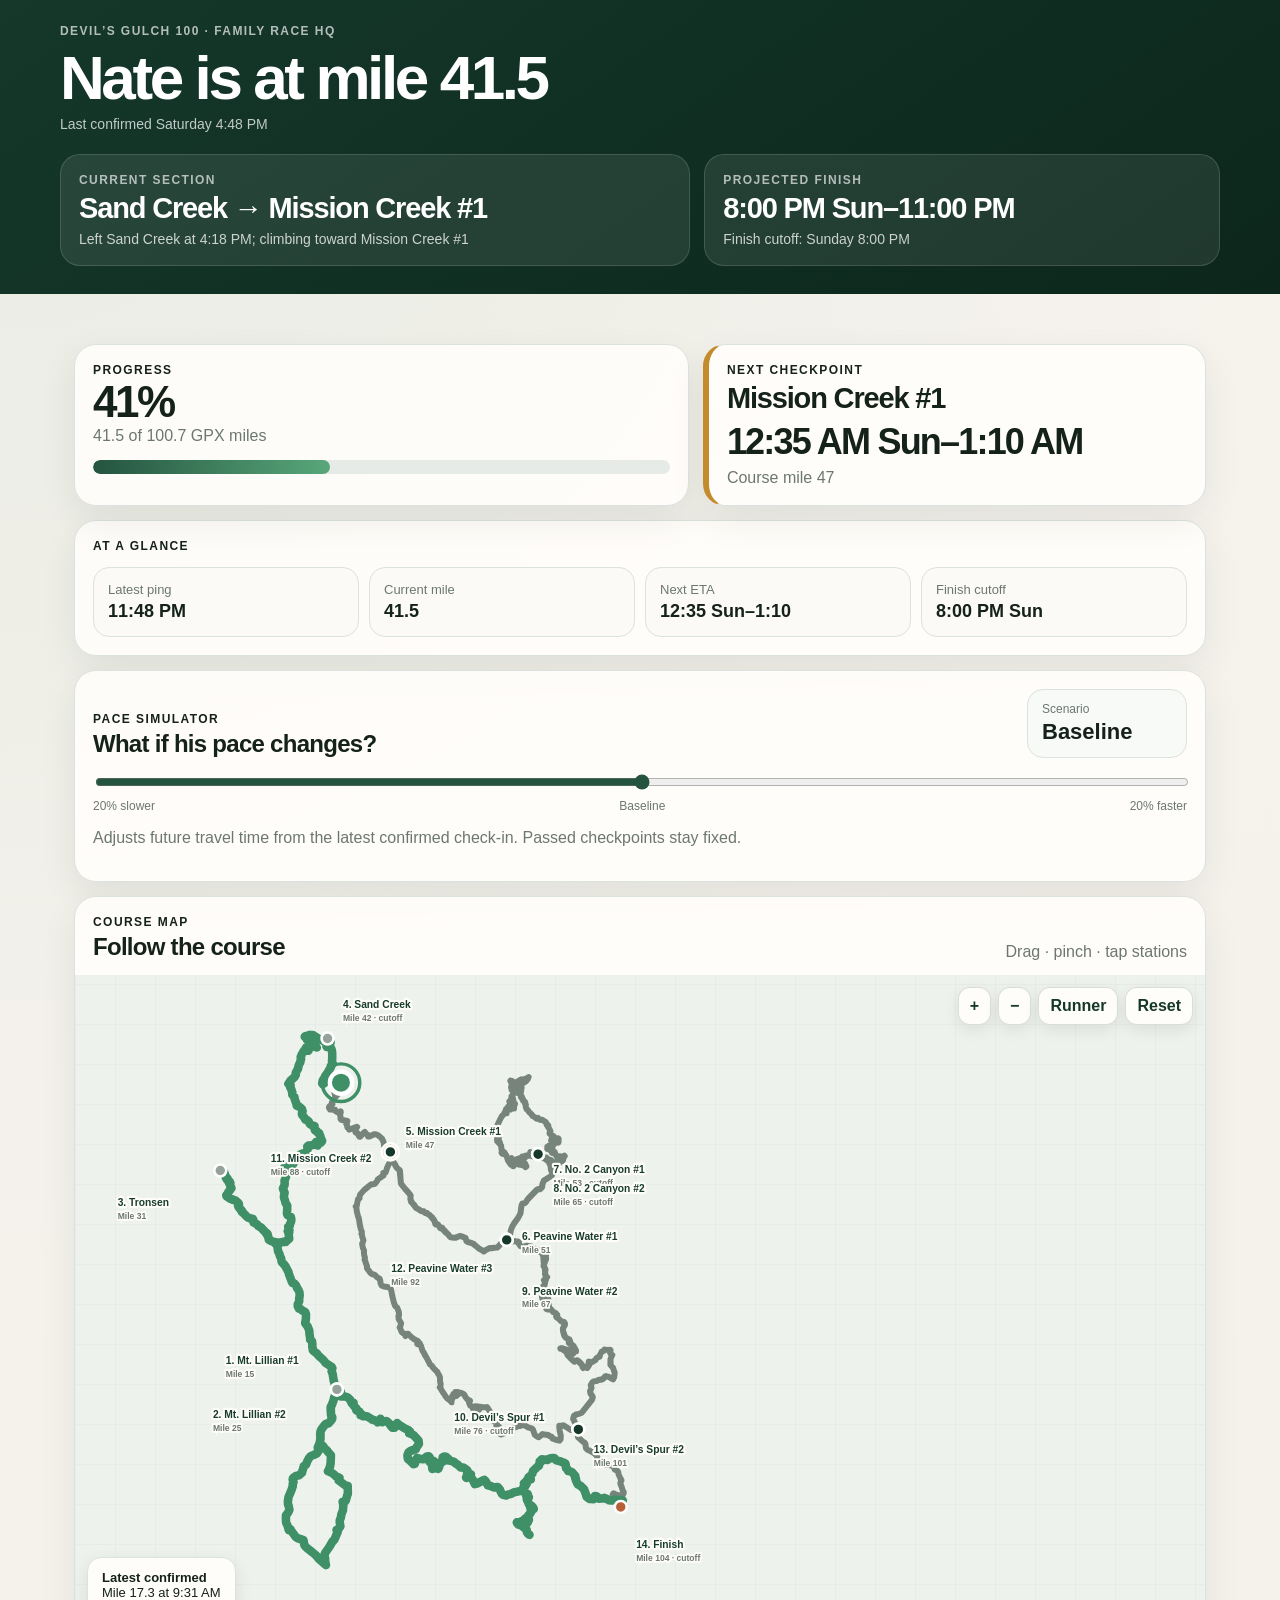
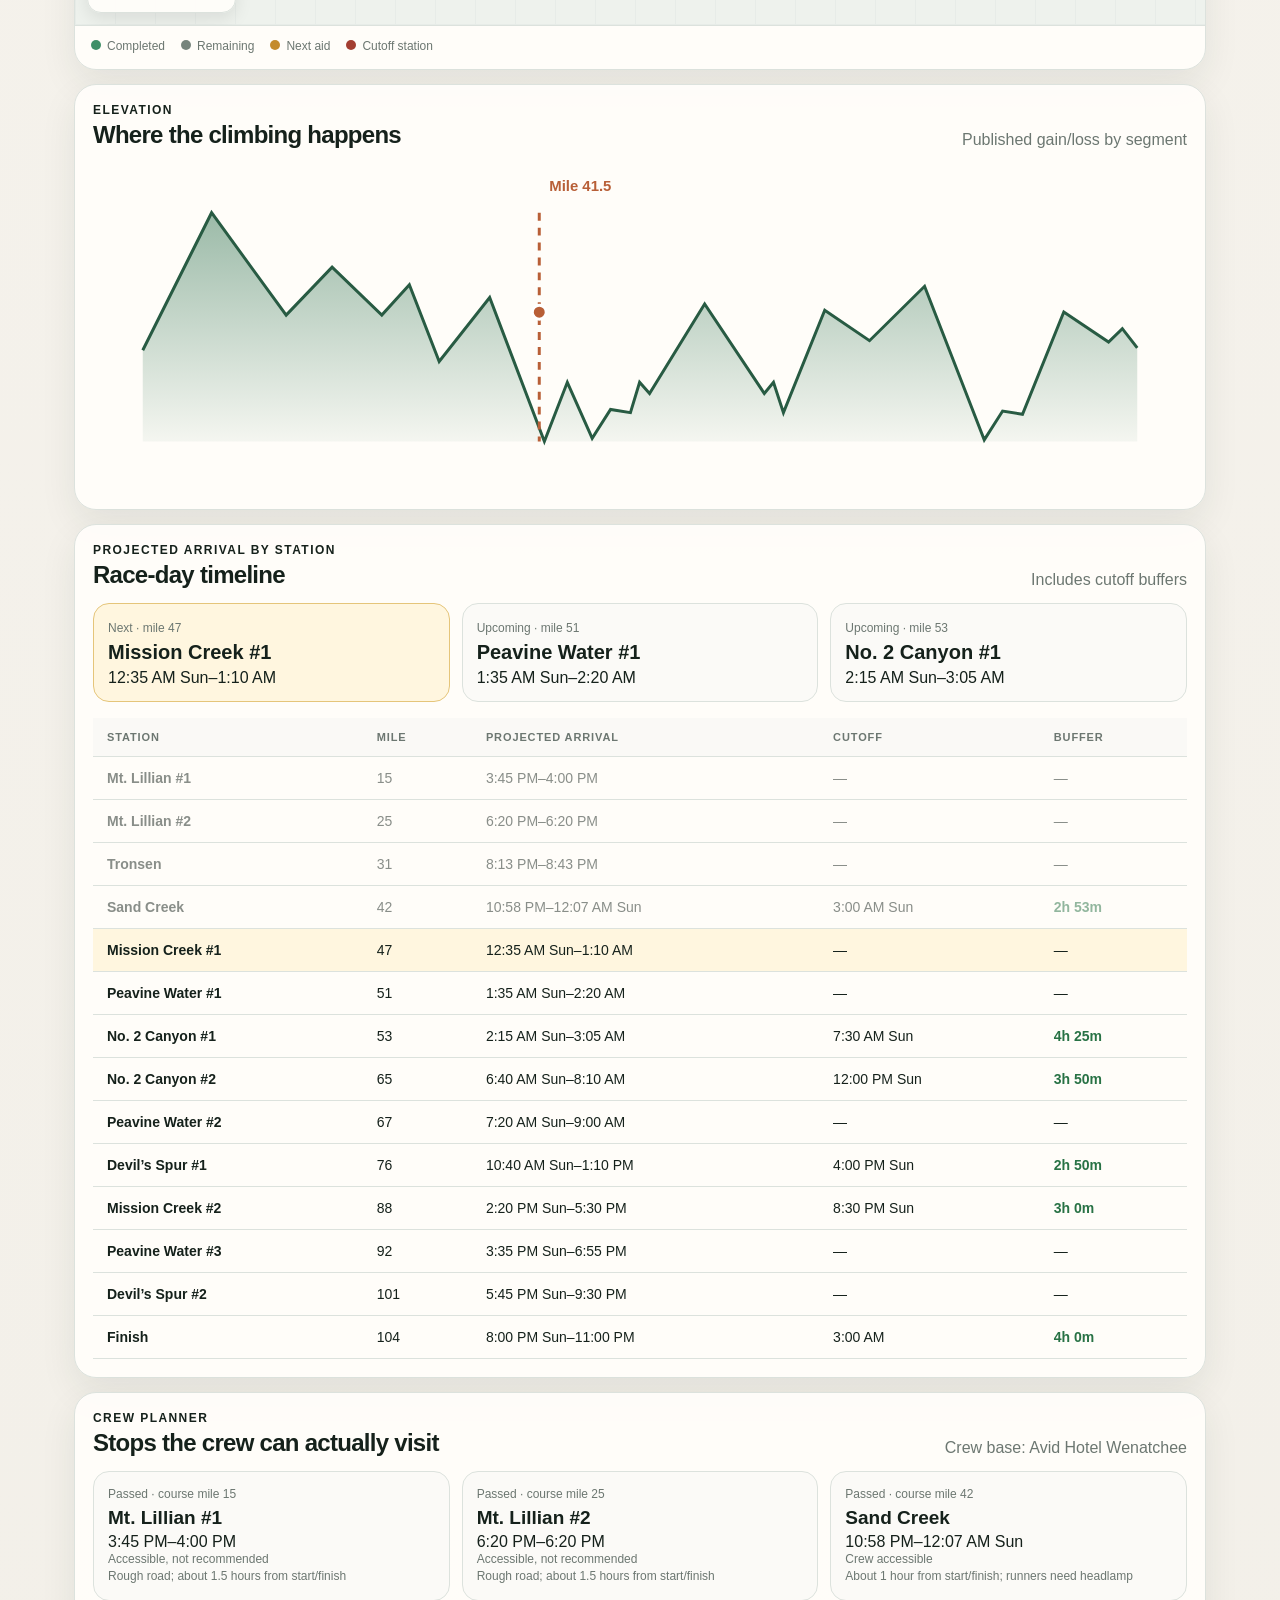
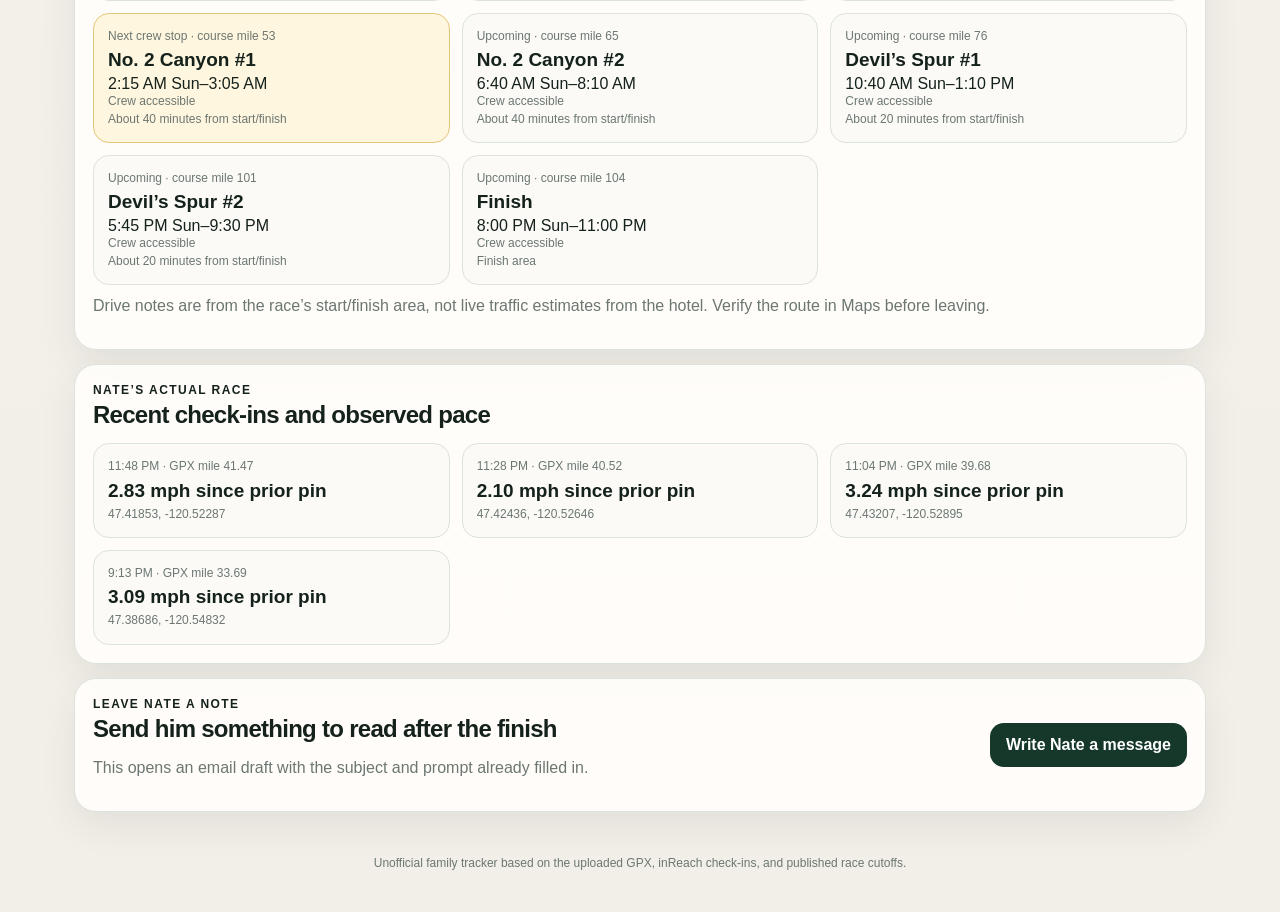
==== commit 51899edc: "Add files via upload" ====
--- a/index.html
+++ b/index.html
@@ -168,6 +168,6 @@
 
   <footer>Unofficial family tracker based on the uploaded GPX, inReach check-ins, and published race cutoffs.</footer>
 
-  <script src="app.js"></script>
+  <script src="app.js?v=448pm"></script>
 </body>
 </html>
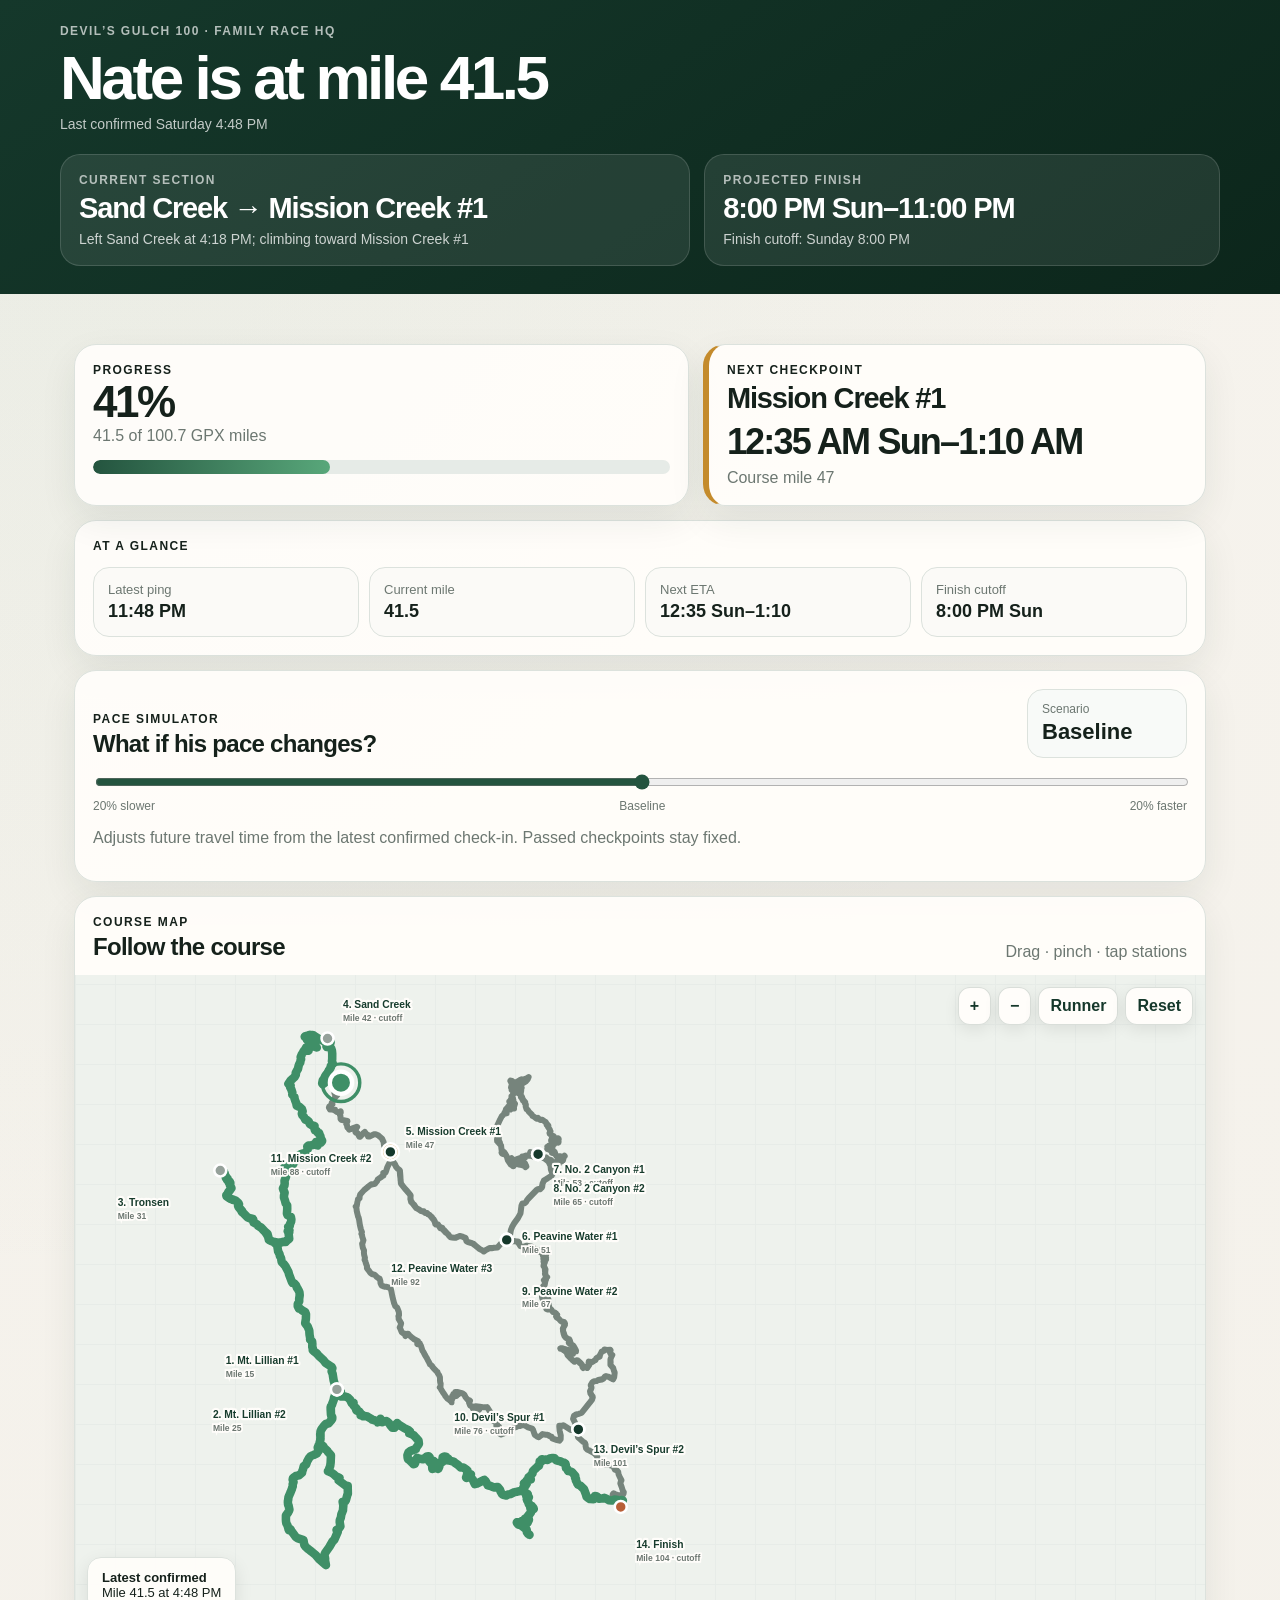
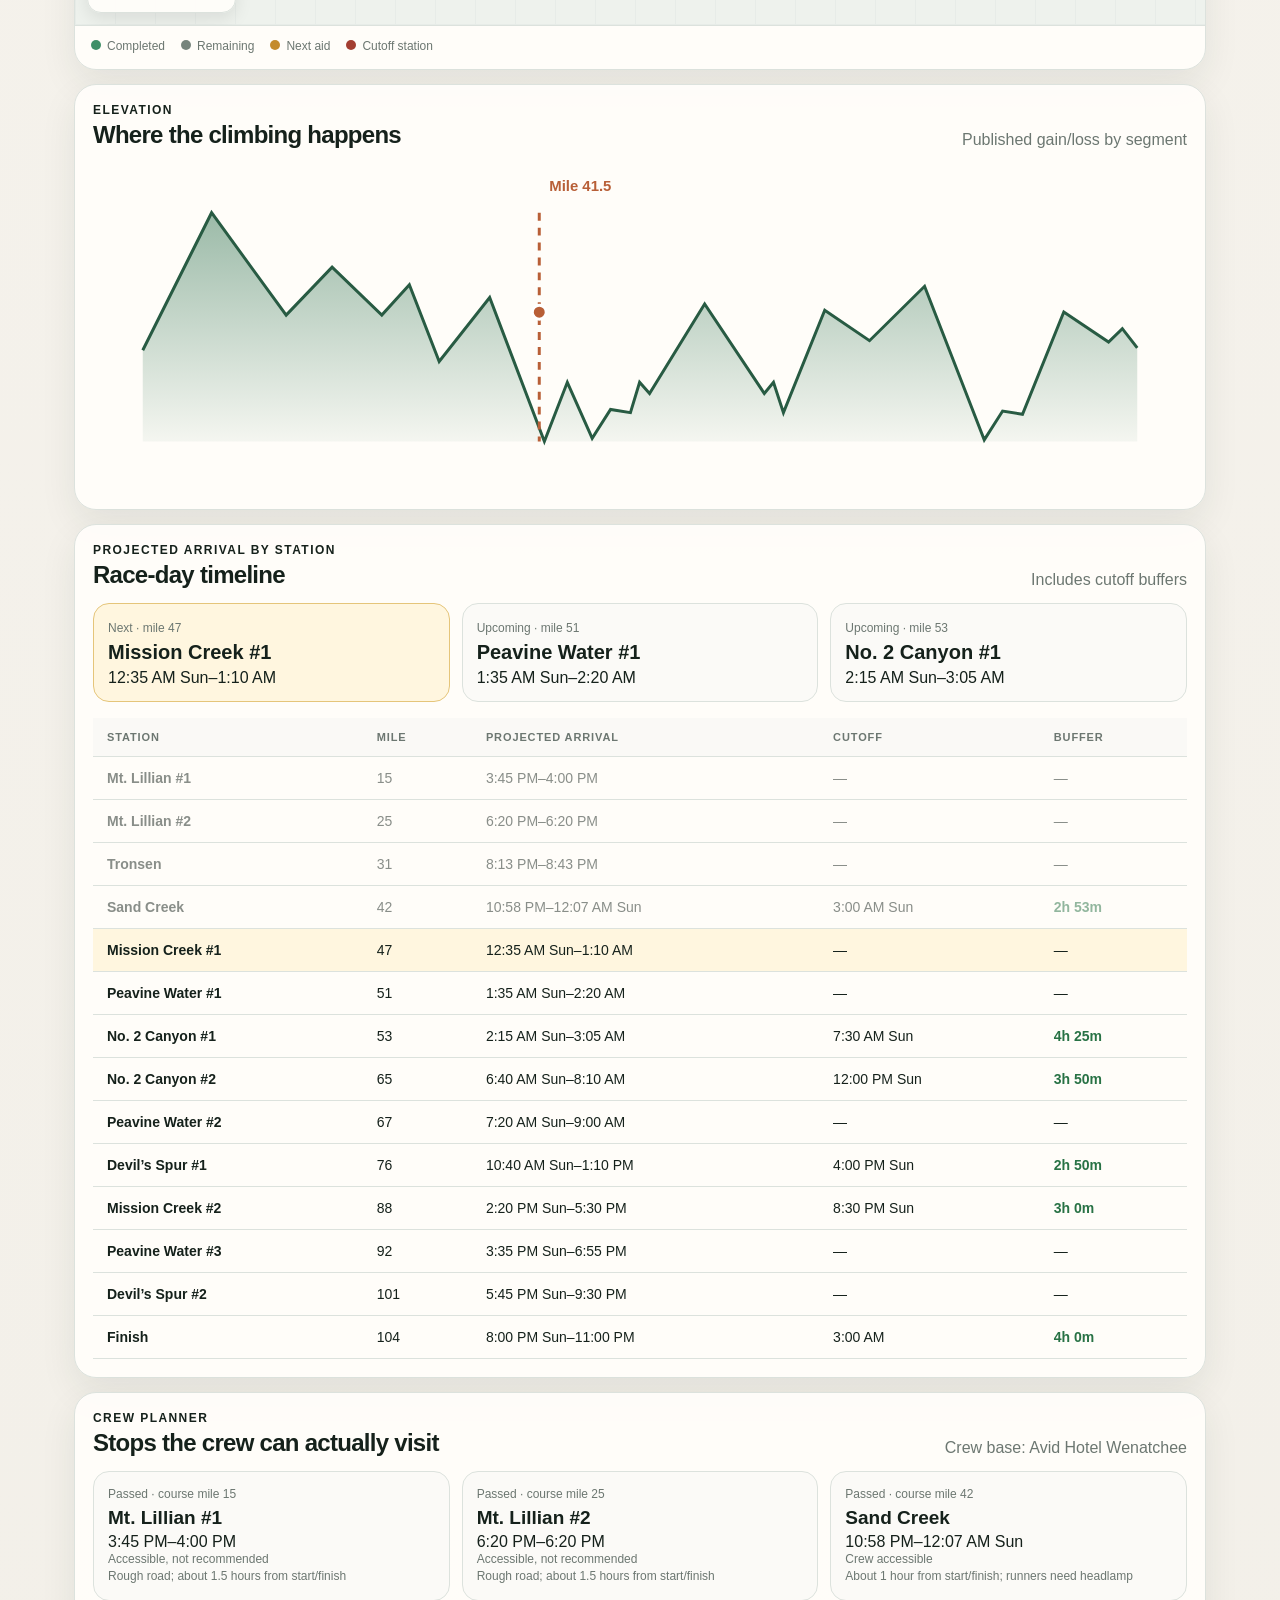
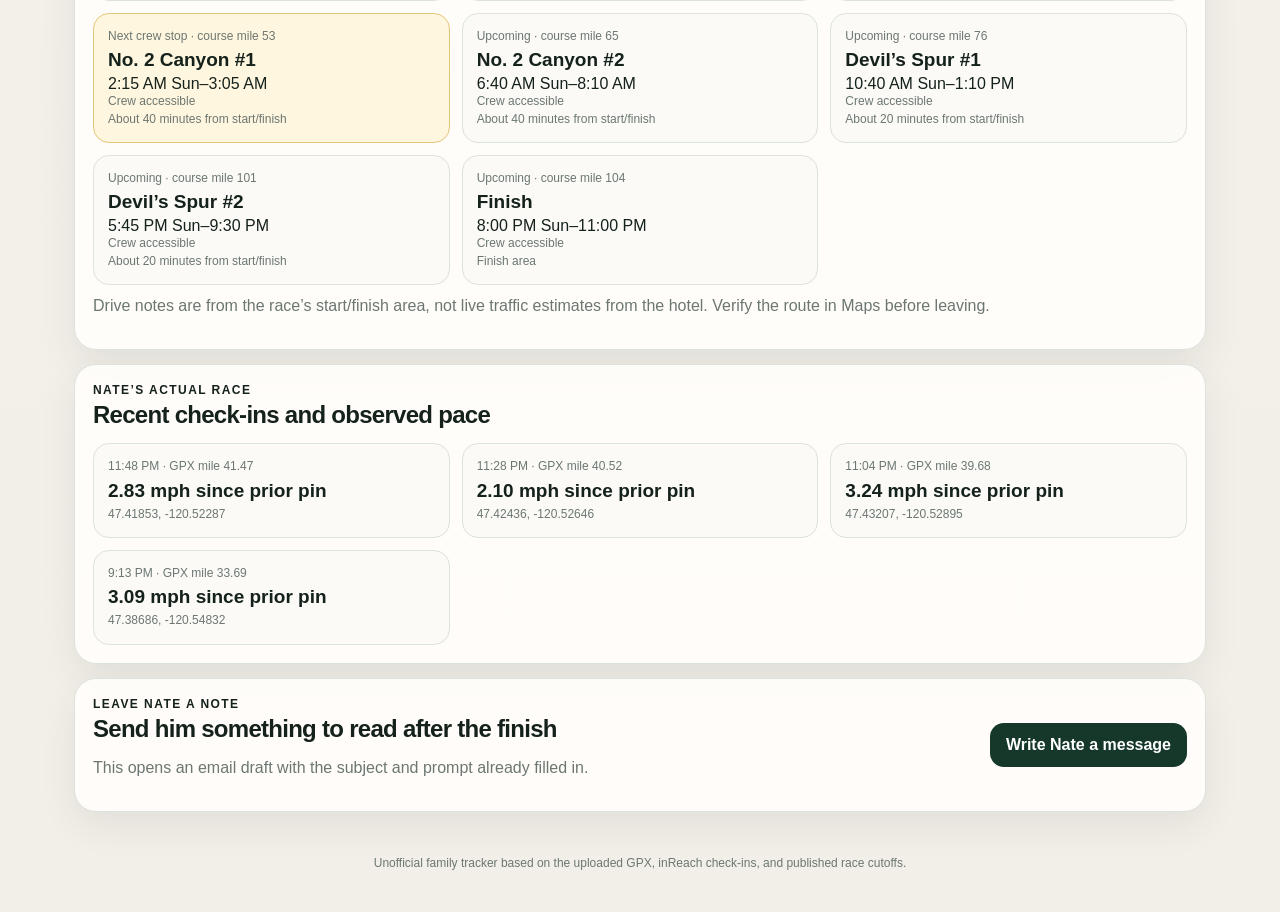
==== commit 2559d11b: "Add files via upload" ====
--- a/index.html
+++ b/index.html
@@ -11,18 +11,18 @@
   <header class="hero">
     <div class="shell">
       <div class="kicker">Devil’s Gulch 100 · Family Race HQ</div>
-      <h1><span id="runnerName">Nate</span> is at mile <span id="currentMile">17.3</span></h1>
-      <div class="updated">Last confirmed <span id="lastUpdated">Saturday 9:31 AM</span></div>
+      <h1><span id="runnerName">Nate</span> is at mile <span id="currentMile">41.5</span></h1>
+      <div class="updated">Last confirmed <span id="lastUpdated">Saturday 4:48 PM</span></div>
 
       <div class="hero-grid">
         <section class="hero-card">
           <div class="eyebrow">Current section</div>
-          <div class="hero-value" id="currentSection">Tronsen Ridge loop</div>
-          <div class="hero-small" id="currentNote">Returning toward Mt. Lillian</div>
+          <div class="hero-value" id="currentSection">Sand Creek → Mission Creek #1</div>
+          <div class="hero-small" id="currentNote">Left Sand Creek at 4:18 PM; climbing toward Mission Creek #1</div>
         </section>
         <section class="hero-card">
           <div class="eyebrow">Projected finish</div>
-          <div class="hero-value" id="heroFinish">Sunday 1:30–2:30 PM</div>
+          <div class="hero-value" id="heroFinish">1:00 PM Sun–4:00 PM</div>
           <div class="hero-small">Finish cutoff: Sunday 8:00 PM</div>
         </section>
       </div>
@@ -33,25 +33,25 @@
     <section class="summary-grid">
       <article class="card">
         <div class="eyebrow">Progress</div>
-        <div class="metric"><span id="progressPercent">17</span>%</div>
-        <div class="muted"><span id="progressMiles">17.3</span> of <span id="totalMiles">100.7</span> GPX miles</div>
+        <div class="metric"><span id="progressPercent">41</span>%</div>
+        <div class="muted"><span id="progressMiles">41.5</span> of <span id="totalMiles">100.7</span> GPX miles</div>
         <div class="progress-track"><div id="progressFill" class="progress-fill"></div></div>
       </article>
 
       <article class="card card-next">
         <div class="eyebrow">Next checkpoint</div>
-        <div class="card-title" id="nextStationName">Mt. Lillian #2</div>
-        <div class="next-time" id="nextStationEta">11:05–11:30 AM</div>
-        <div class="muted" id="nextStationMeta">Course mile 25</div>
+        <div class="card-title" id="nextStationName">Mission Creek #1</div>
+        <div class="next-time" id="nextStationEta">5:35 PM–6:10 PM</div>
+        <div class="muted" id="nextStationMeta">Course mile 47</div>
       </article>
     </section>
 
     <section class="card glance-card">
       <div class="eyebrow">At a glance</div>
       <div class="glance-grid">
-        <div><span>Latest ping</span><strong id="glancePing">9:31 AM</strong></div>
-        <div><span>Current mile</span><strong id="glanceMile">17.3</strong></div>
-        <div><span>Next ETA</span><strong id="glanceNext">11:05–11:30</strong></div>
+        <div><span>Latest ping</span><strong id="glancePing">4:48 PM</strong></div>
+        <div><span>Current mile</span><strong id="glanceMile">41.5</strong></div>
+        <div><span>Next ETA</span><strong id="glanceNext">5:35–6:10</strong></div>
         <div><span>Finish cutoff</span><strong>8:00 PM Sun</strong></div>
       </div>
     </section>
@@ -91,7 +91,7 @@
         <svg id="courseMap" aria-label="Devil's Gulch course map"></svg>
         <div class="map-popover" id="mapPopover">
           <strong>Latest confirmed</strong>
-          <span>Mile 17.3 at 9:31 AM</span>
+          <span>Mile 41.5 at 4:48 PM</span>
         </div>
       </div>
 
@@ -168,6 +168,6 @@
 
   <footer>Unofficial family tracker based on the uploaded GPX, inReach check-ins, and published race cutoffs.</footer>
 
-  <script src="app.js?v=448pm"></script>
+  <script src="app.js?v=448pm-fixed"></script>
 </body>
 </html>
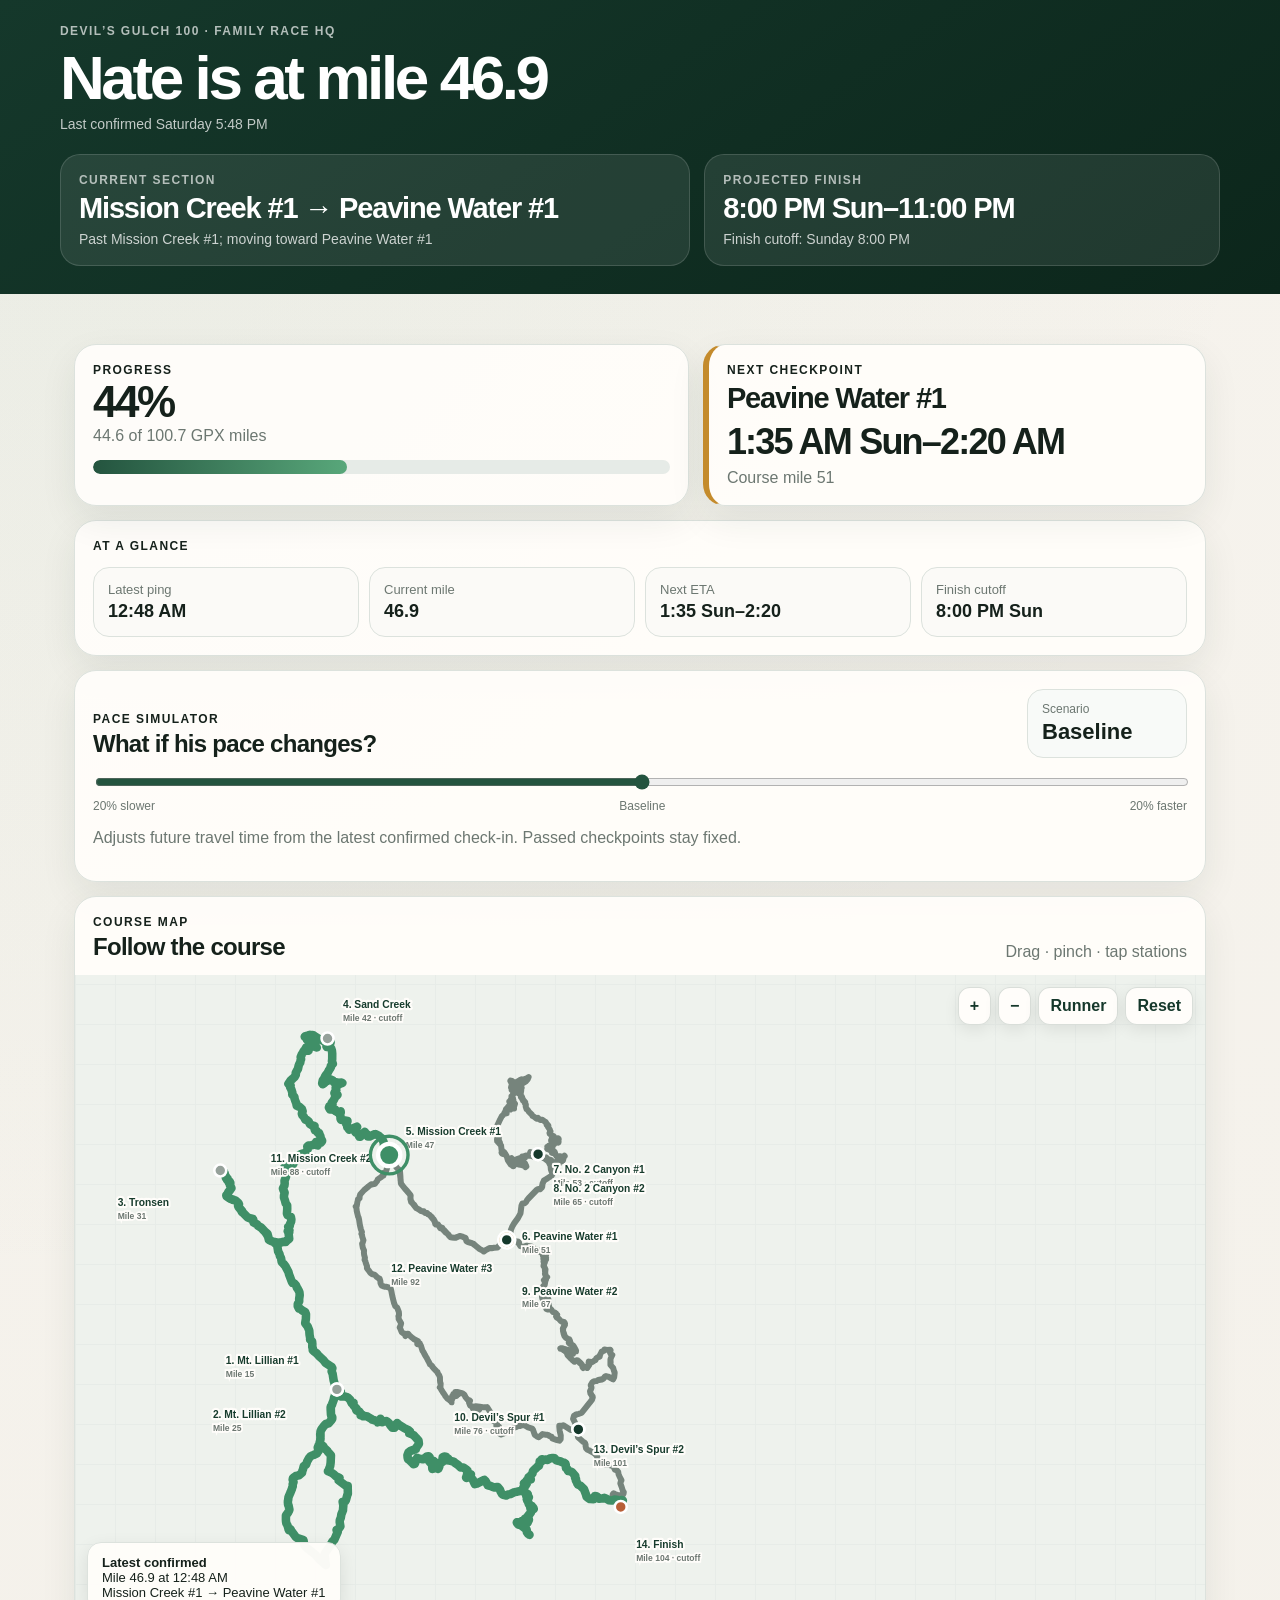
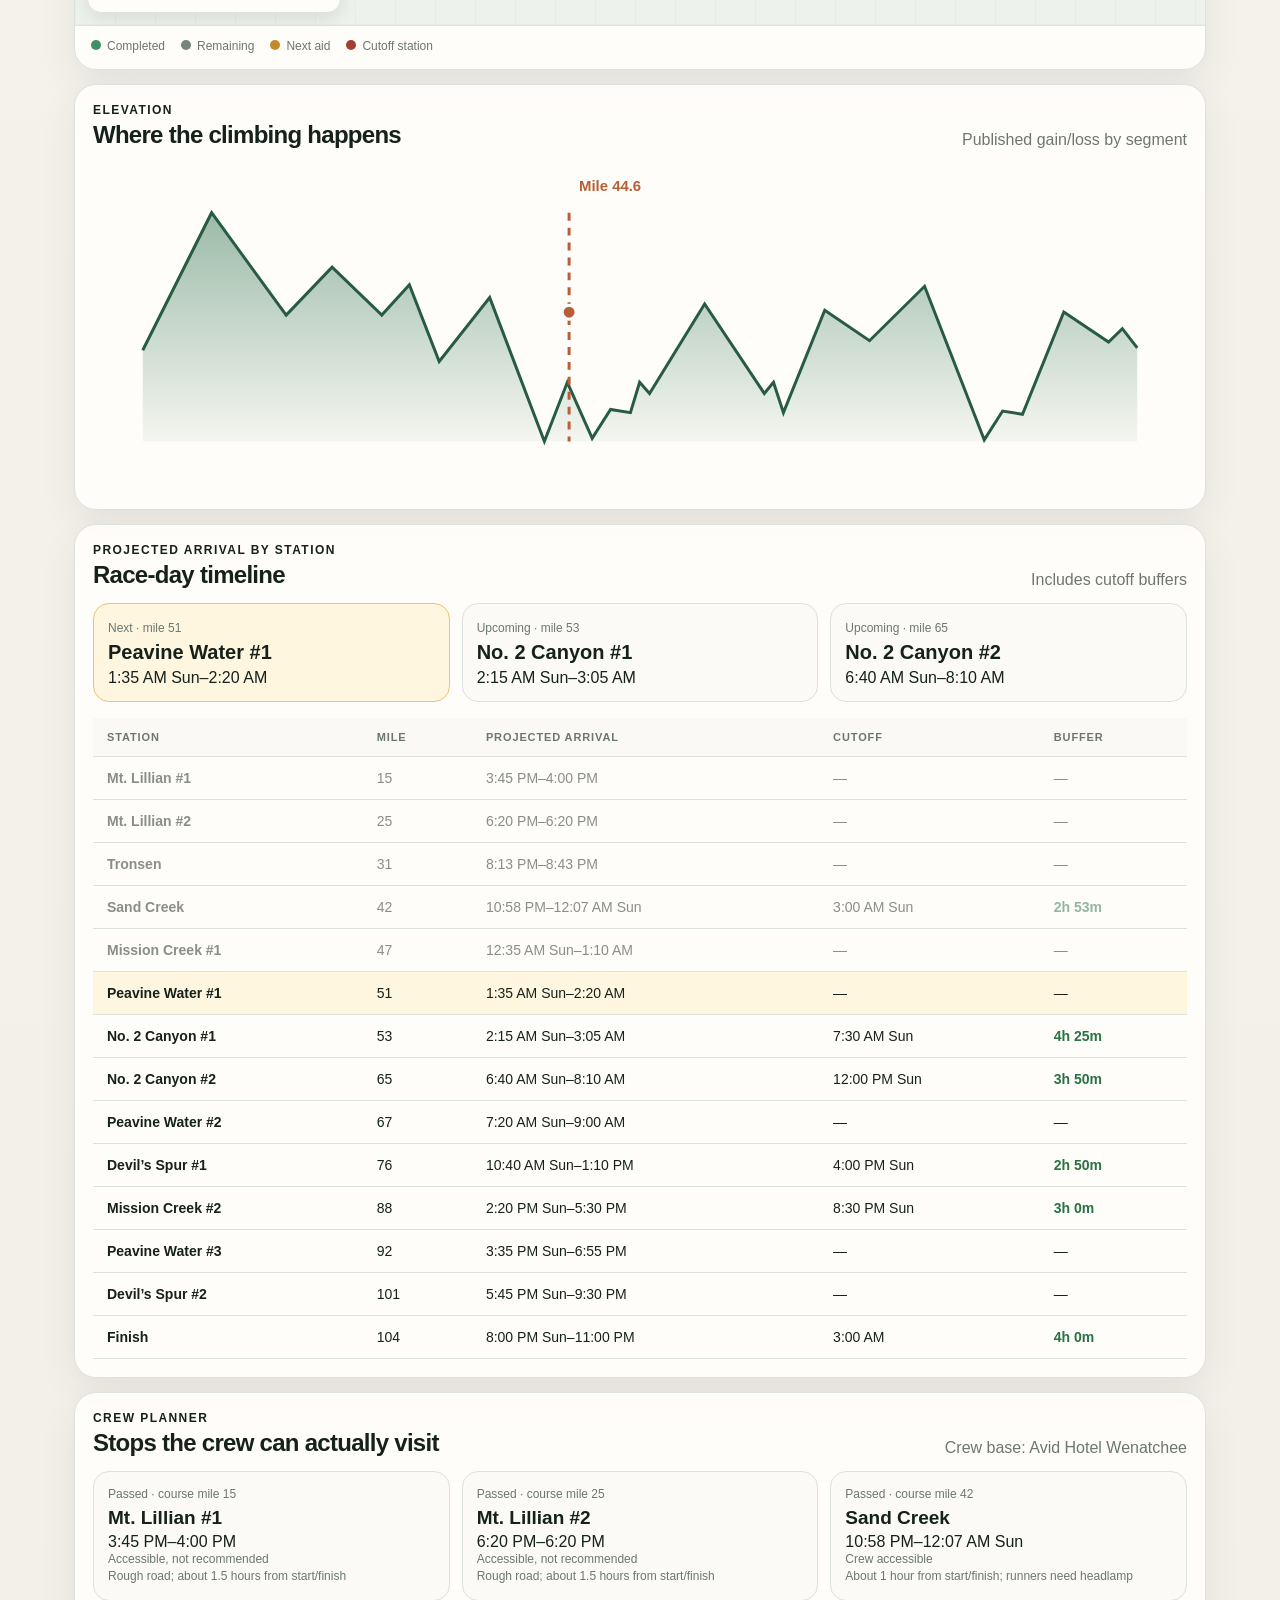
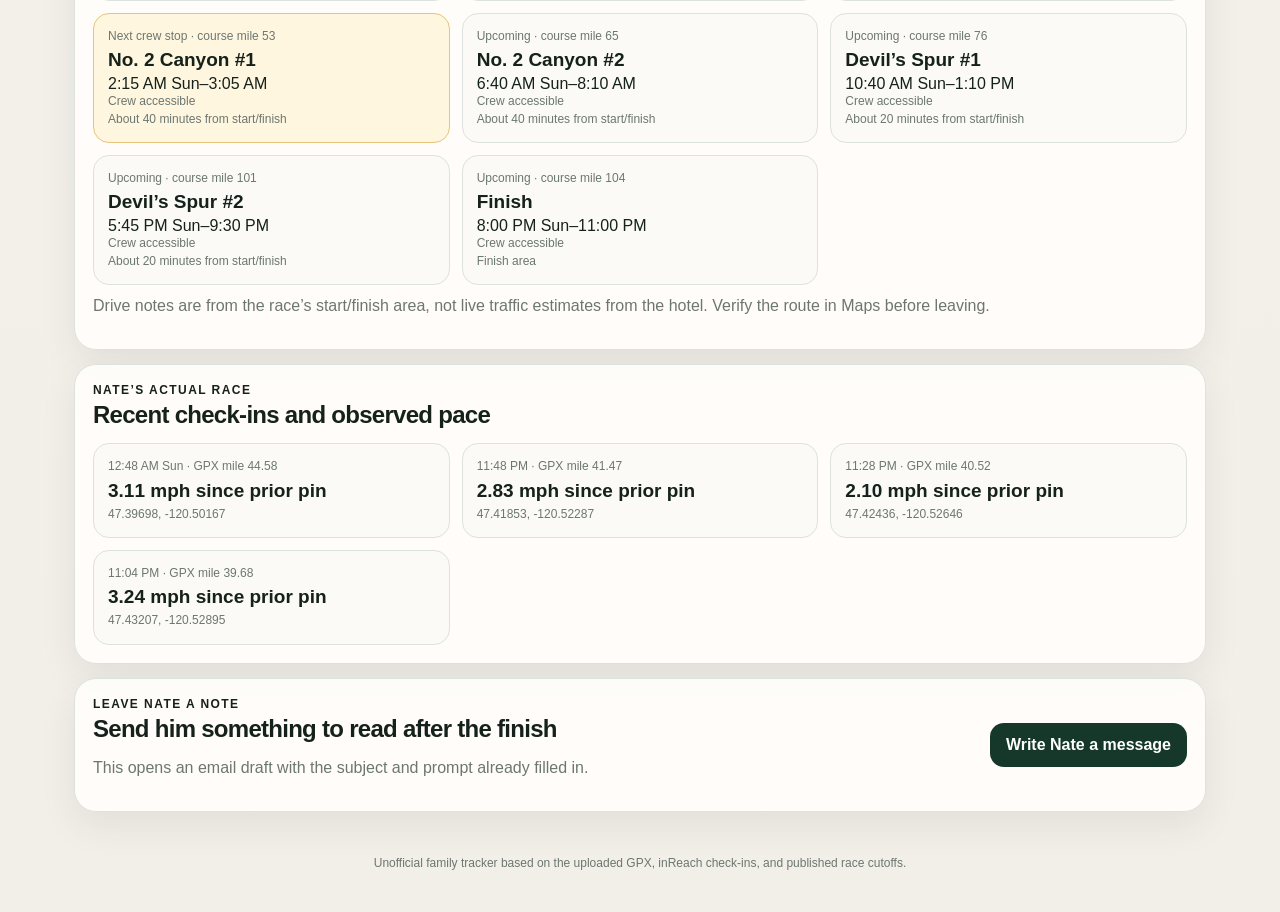
==== commit 1ea487fc: "Add files via upload" ====
--- a/index.html
+++ b/index.html
@@ -11,18 +11,18 @@
   <header class="hero">
     <div class="shell">
       <div class="kicker">Devil’s Gulch 100 · Family Race HQ</div>
-      <h1><span id="runnerName">Nate</span> is at mile <span id="currentMile">41.5</span></h1>
-      <div class="updated">Last confirmed <span id="lastUpdated">Saturday 4:48 PM</span></div>
+      <h1><span id="runnerName">Nate</span> is at mile <span id="currentMile">—</span></h1>
+      <div class="updated">Last confirmed <span id="lastUpdated">Loading live data…</span></div>
 
       <div class="hero-grid">
         <section class="hero-card">
           <div class="eyebrow">Current section</div>
-          <div class="hero-value" id="currentSection">Sand Creek → Mission Creek #1</div>
-          <div class="hero-small" id="currentNote">Left Sand Creek at 4:18 PM; climbing toward Mission Creek #1</div>
+          <div class="hero-value" id="currentSection">Loading…</div>
+          <div class="hero-small" id="currentNote">Waiting for the latest Garmin point</div>
         </section>
         <section class="hero-card">
           <div class="eyebrow">Projected finish</div>
-          <div class="hero-value" id="heroFinish">1:00 PM Sun–4:00 PM</div>
+          <div class="hero-value" id="heroFinish">Loading…</div>
           <div class="hero-small">Finish cutoff: Sunday 8:00 PM</div>
         </section>
       </div>
@@ -33,25 +33,25 @@
     <section class="summary-grid">
       <article class="card">
         <div class="eyebrow">Progress</div>
-        <div class="metric"><span id="progressPercent">41</span>%</div>
-        <div class="muted"><span id="progressMiles">41.5</span> of <span id="totalMiles">100.7</span> GPX miles</div>
+        <div class="metric"><span id="progressPercent">—</span>%</div>
+        <div class="muted"><span id="progressMiles">—</span> of <span id="totalMiles">100.7</span> GPX miles</div>
         <div class="progress-track"><div id="progressFill" class="progress-fill"></div></div>
       </article>
 
       <article class="card card-next">
         <div class="eyebrow">Next checkpoint</div>
-        <div class="card-title" id="nextStationName">Mission Creek #1</div>
-        <div class="next-time" id="nextStationEta">5:35 PM–6:10 PM</div>
-        <div class="muted" id="nextStationMeta">Course mile 47</div>
+        <div class="card-title" id="nextStationName">Loading…</div>
+        <div class="next-time" id="nextStationEta">—</div>
+        <div class="muted" id="nextStationMeta">—</div>
       </article>
     </section>
 
     <section class="card glance-card">
       <div class="eyebrow">At a glance</div>
       <div class="glance-grid">
-        <div><span>Latest ping</span><strong id="glancePing">4:48 PM</strong></div>
-        <div><span>Current mile</span><strong id="glanceMile">41.5</strong></div>
-        <div><span>Next ETA</span><strong id="glanceNext">5:35–6:10</strong></div>
+        <div><span>Latest ping</span><strong id="glancePing">—</strong></div>
+        <div><span>Current mile</span><strong id="glanceMile">—</strong></div>
+        <div><span>Next ETA</span><strong id="glanceNext">—</strong></div>
         <div><span>Finish cutoff</span><strong>8:00 PM Sun</strong></div>
       </div>
     </section>
@@ -91,7 +91,7 @@
         <svg id="courseMap" aria-label="Devil's Gulch course map"></svg>
         <div class="map-popover" id="mapPopover">
           <strong>Latest confirmed</strong>
-          <span>Mile 41.5 at 4:48 PM</span>
+          <span>Loading latest Garmin point…</span>
         </div>
       </div>
 
@@ -168,6 +168,6 @@
 
   <footer>Unofficial family tracker based on the uploaded GPX, inReach check-ins, and published race cutoffs.</footer>
 
-  <script src="app.js?v=448pm-fixed"></script>
+  <script src="app.js?v=live-data-v2"></script>
 </body>
 </html>
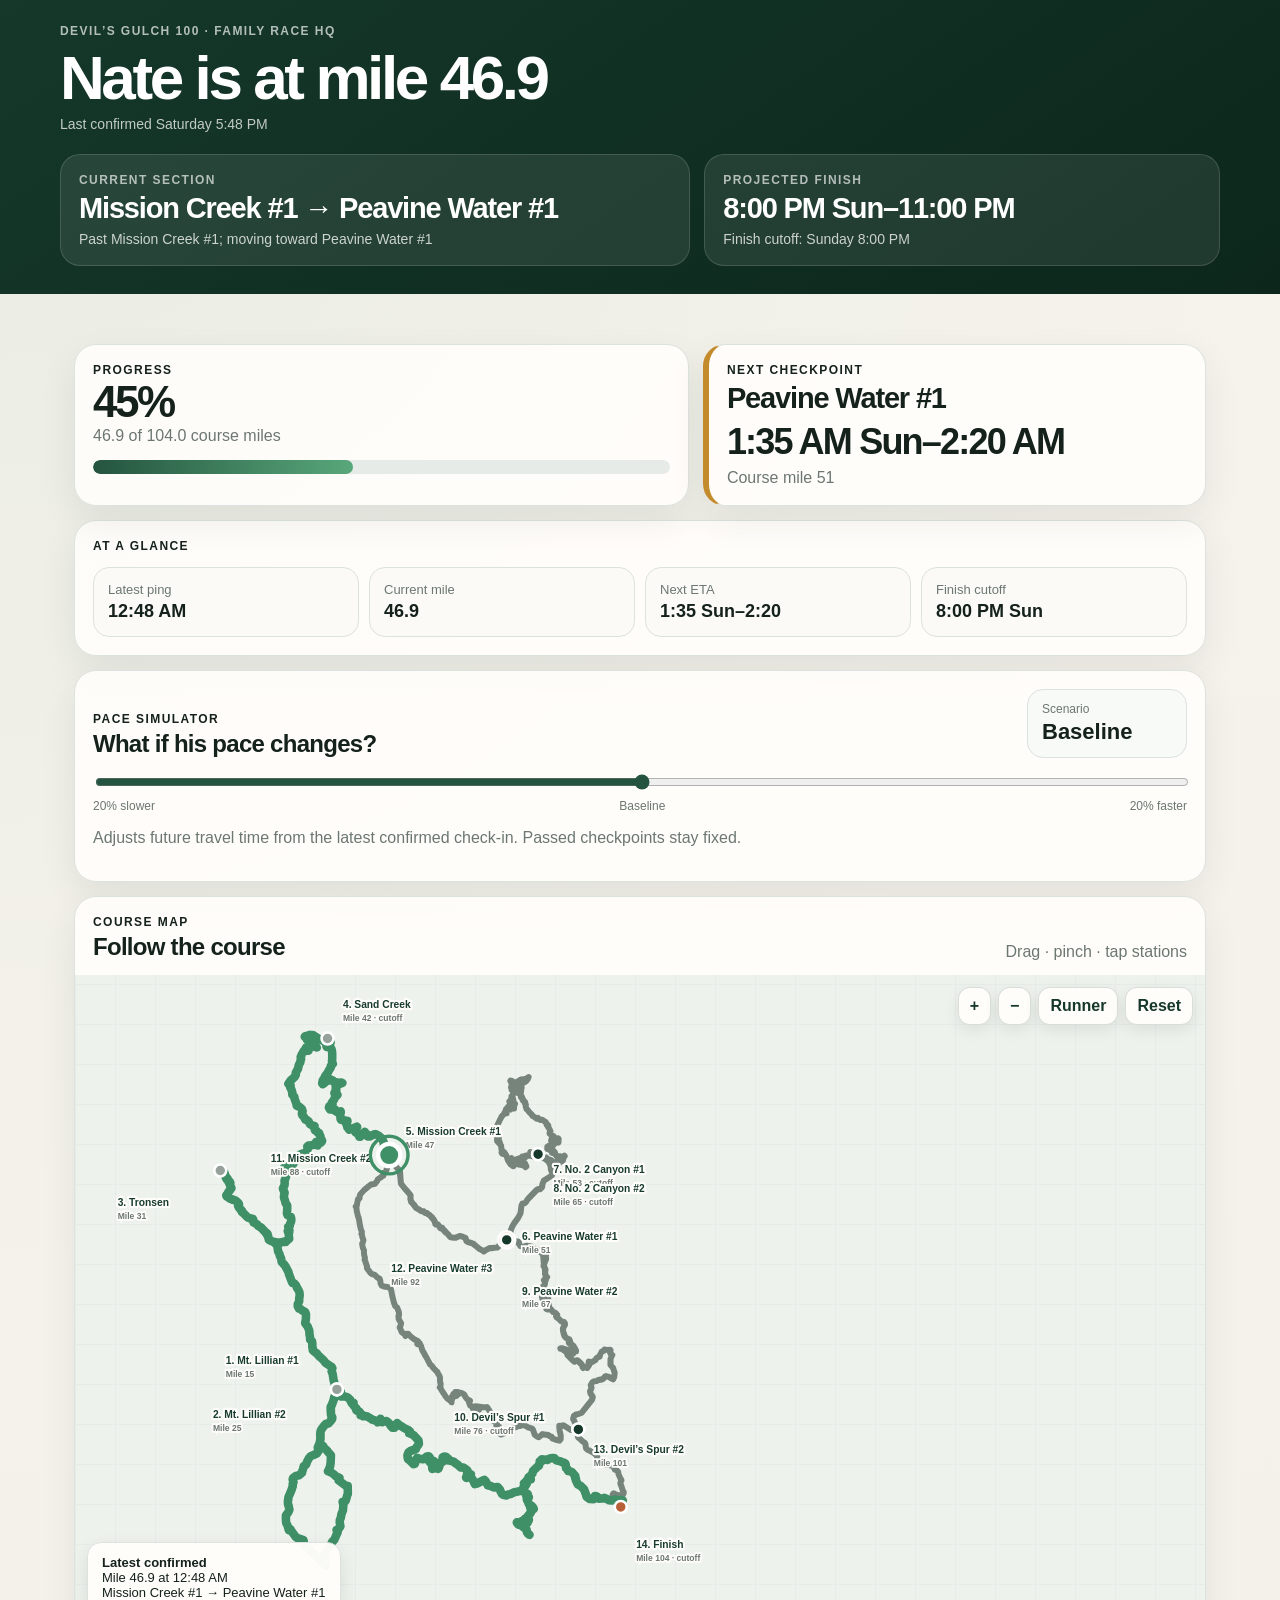
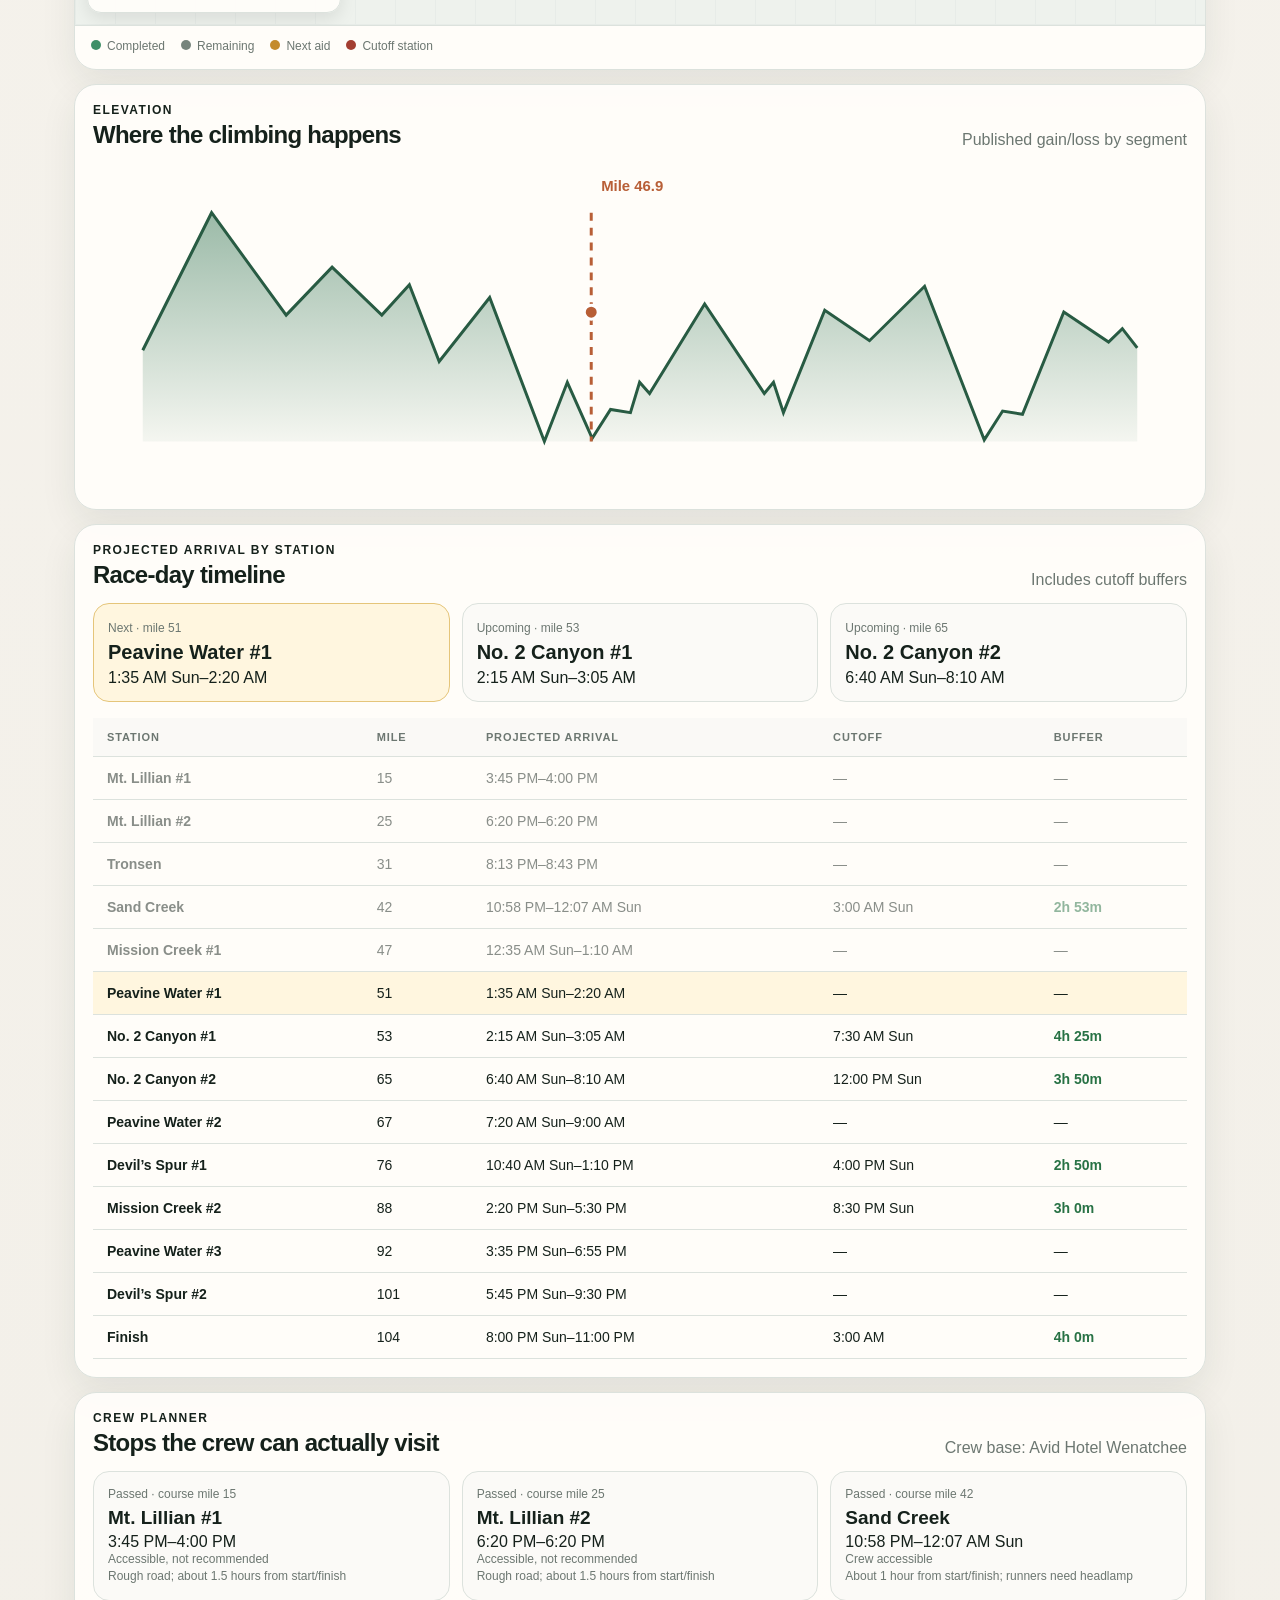
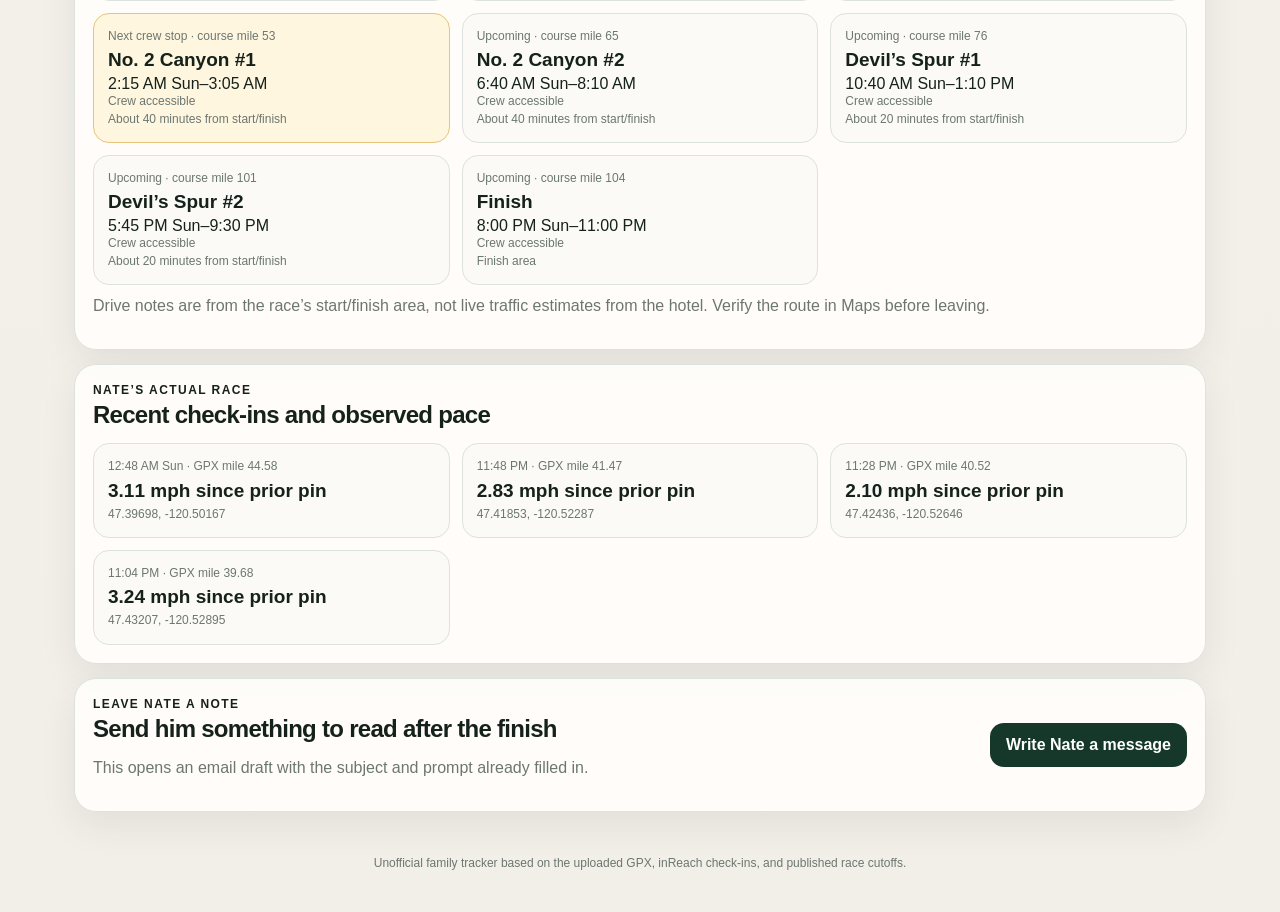
==== commit f8758035: "Add files via upload" ====
--- a/index.html
+++ b/index.html
@@ -34,7 +34,7 @@
       <article class="card">
         <div class="eyebrow">Progress</div>
         <div class="metric"><span id="progressPercent">—</span>%</div>
-        <div class="muted"><span id="progressMiles">—</span> of <span id="totalMiles">100.7</span> GPX miles</div>
+        <div class="muted"><span id="progressMiles">—</span> of <span id="totalMiles">104.0</span> course miles</div>
         <div class="progress-track"><div id="progressFill" class="progress-fill"></div></div>
       </article>
 
@@ -168,6 +168,6 @@
 
   <footer>Unofficial family tracker based on the uploaded GPX, inReach check-ins, and published race cutoffs.</footer>
 
-  <script src="app.js?v=live-data-v2"></script>
+  <script src="app.js?v=live-data-v3"></script>
 </body>
 </html>
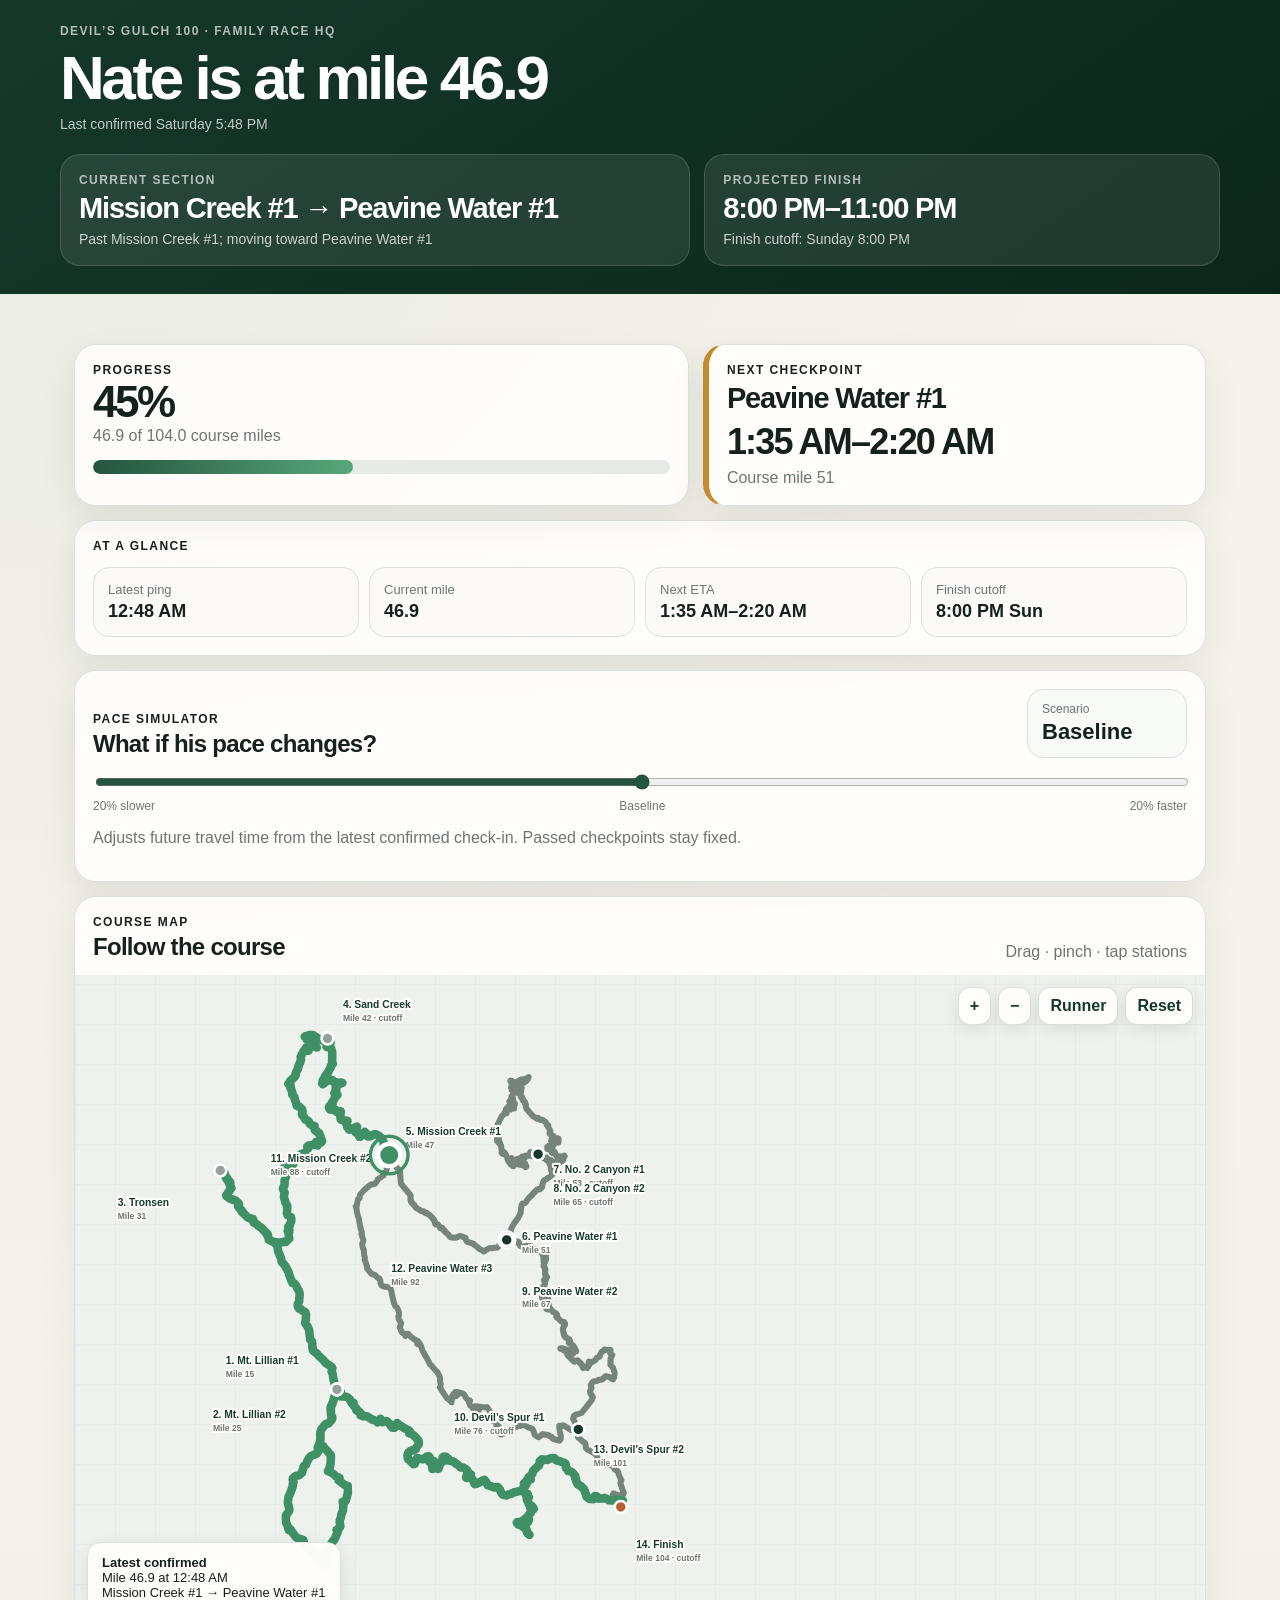
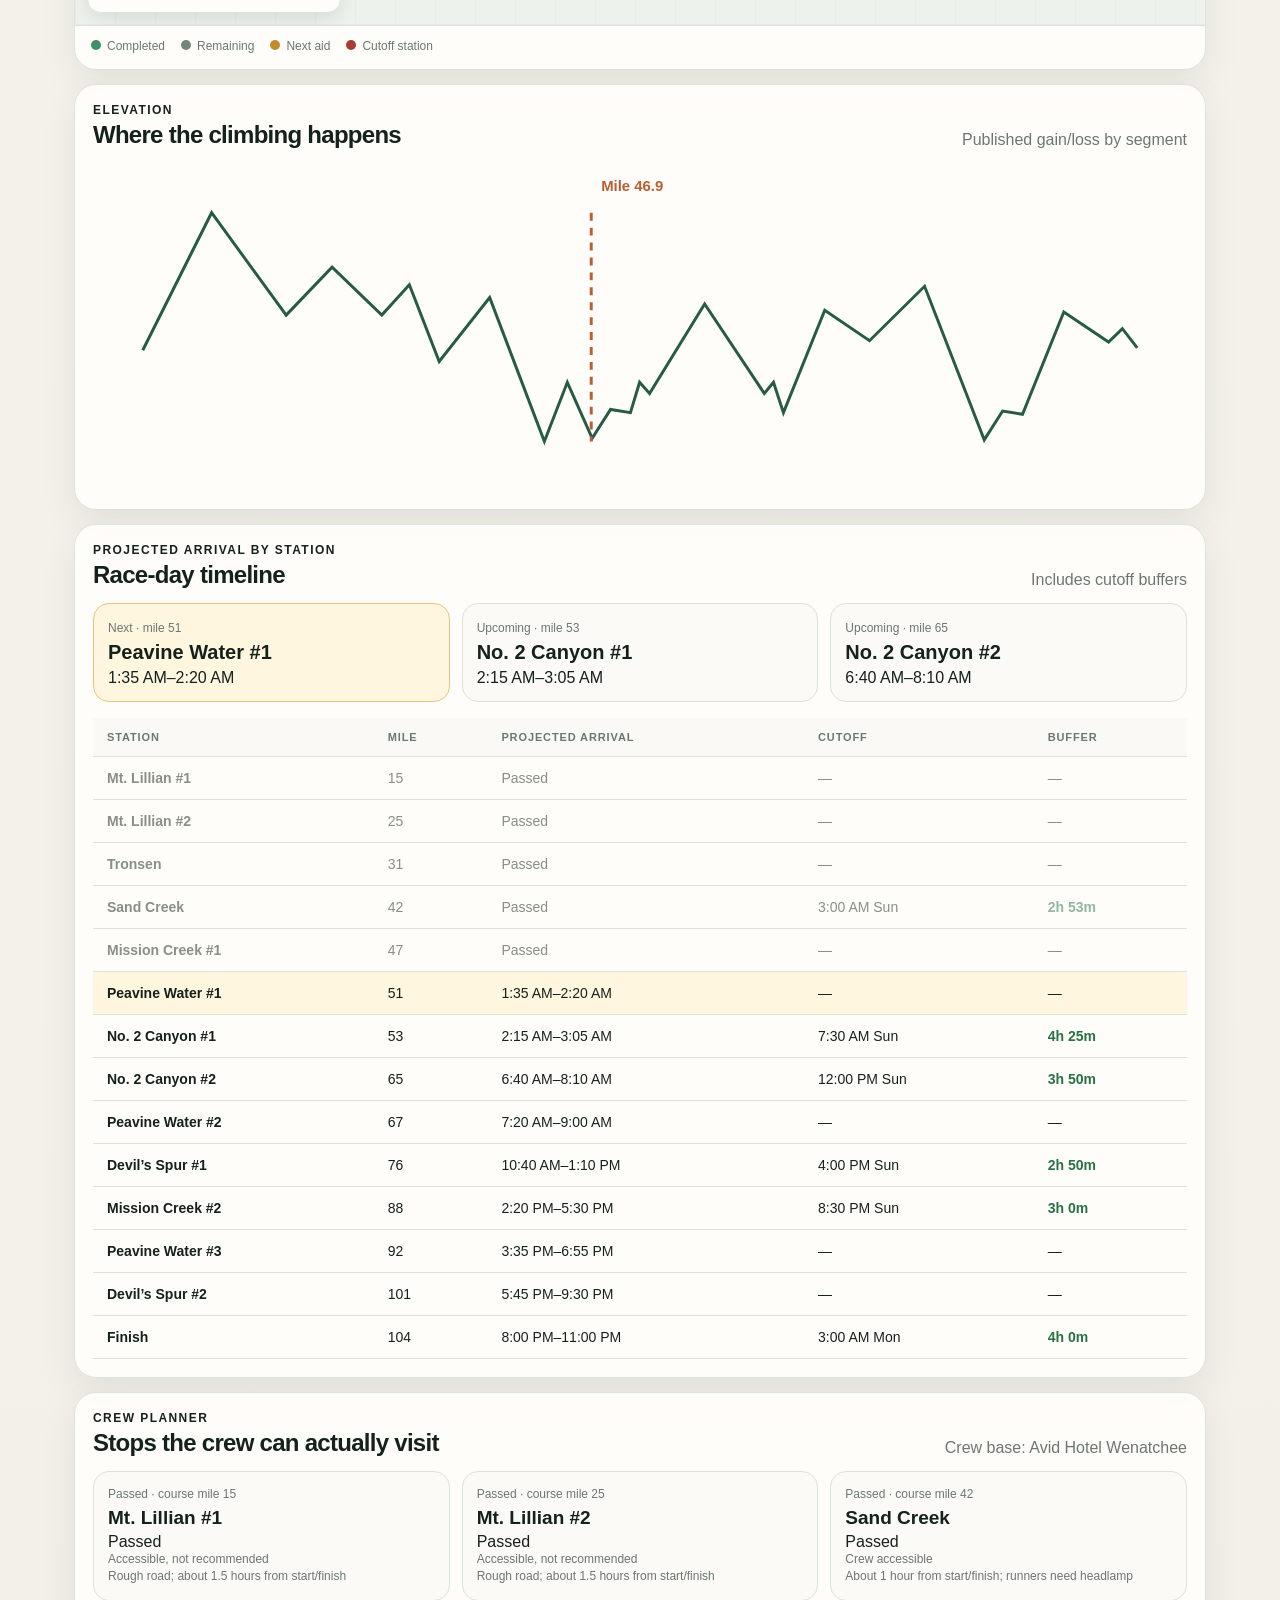
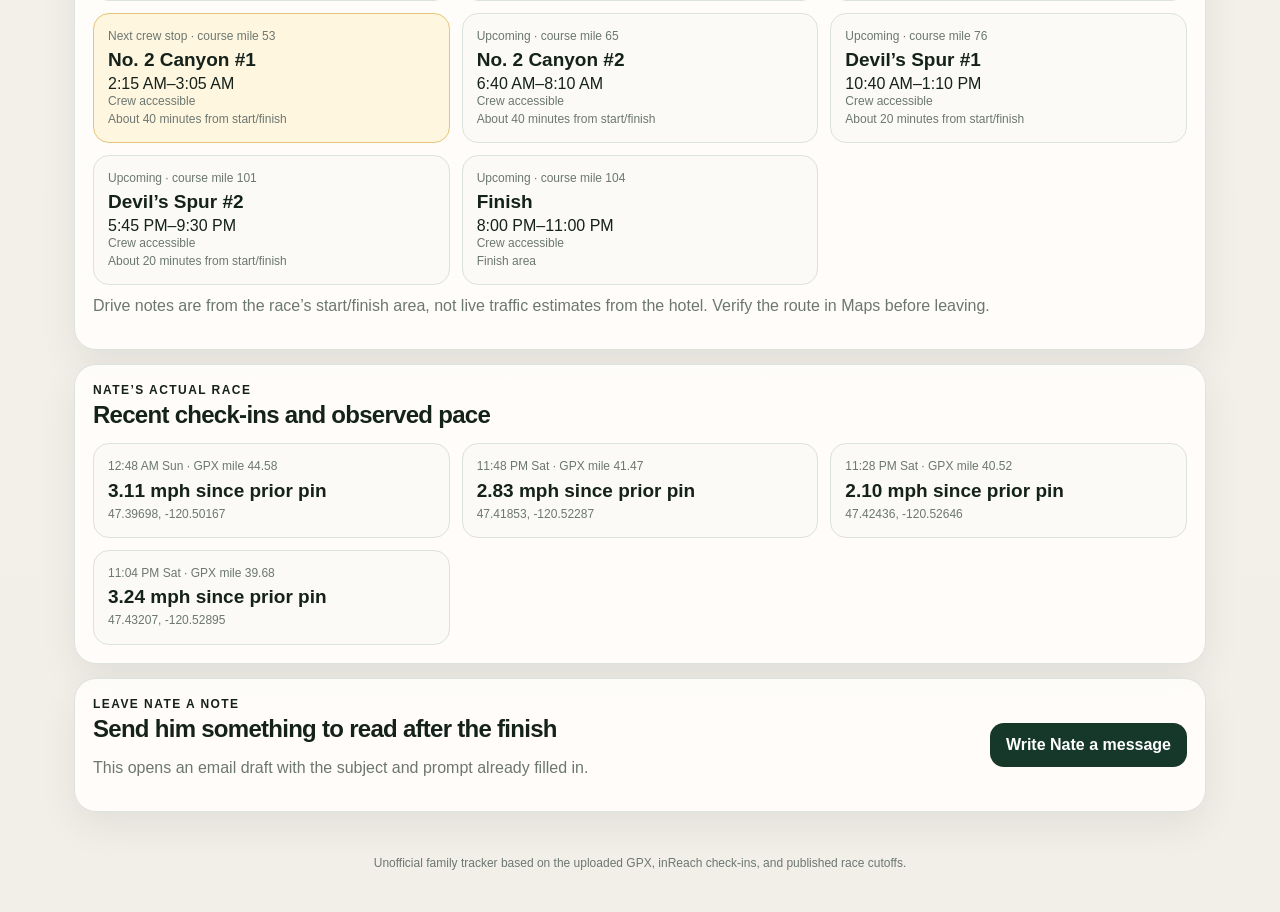
==== commit 27a75404: "Add files via upload" ====
--- a/index.html
+++ b/index.html
@@ -168,6 +168,6 @@
 
   <footer>Unofficial family tracker based on the uploaded GPX, inReach check-ins, and published race cutoffs.</footer>
 
-  <script src="app.js?v=live-data-v3"></script>
+  <script src="app.js?v=clean-architecture-v1"></script>
 </body>
 </html>
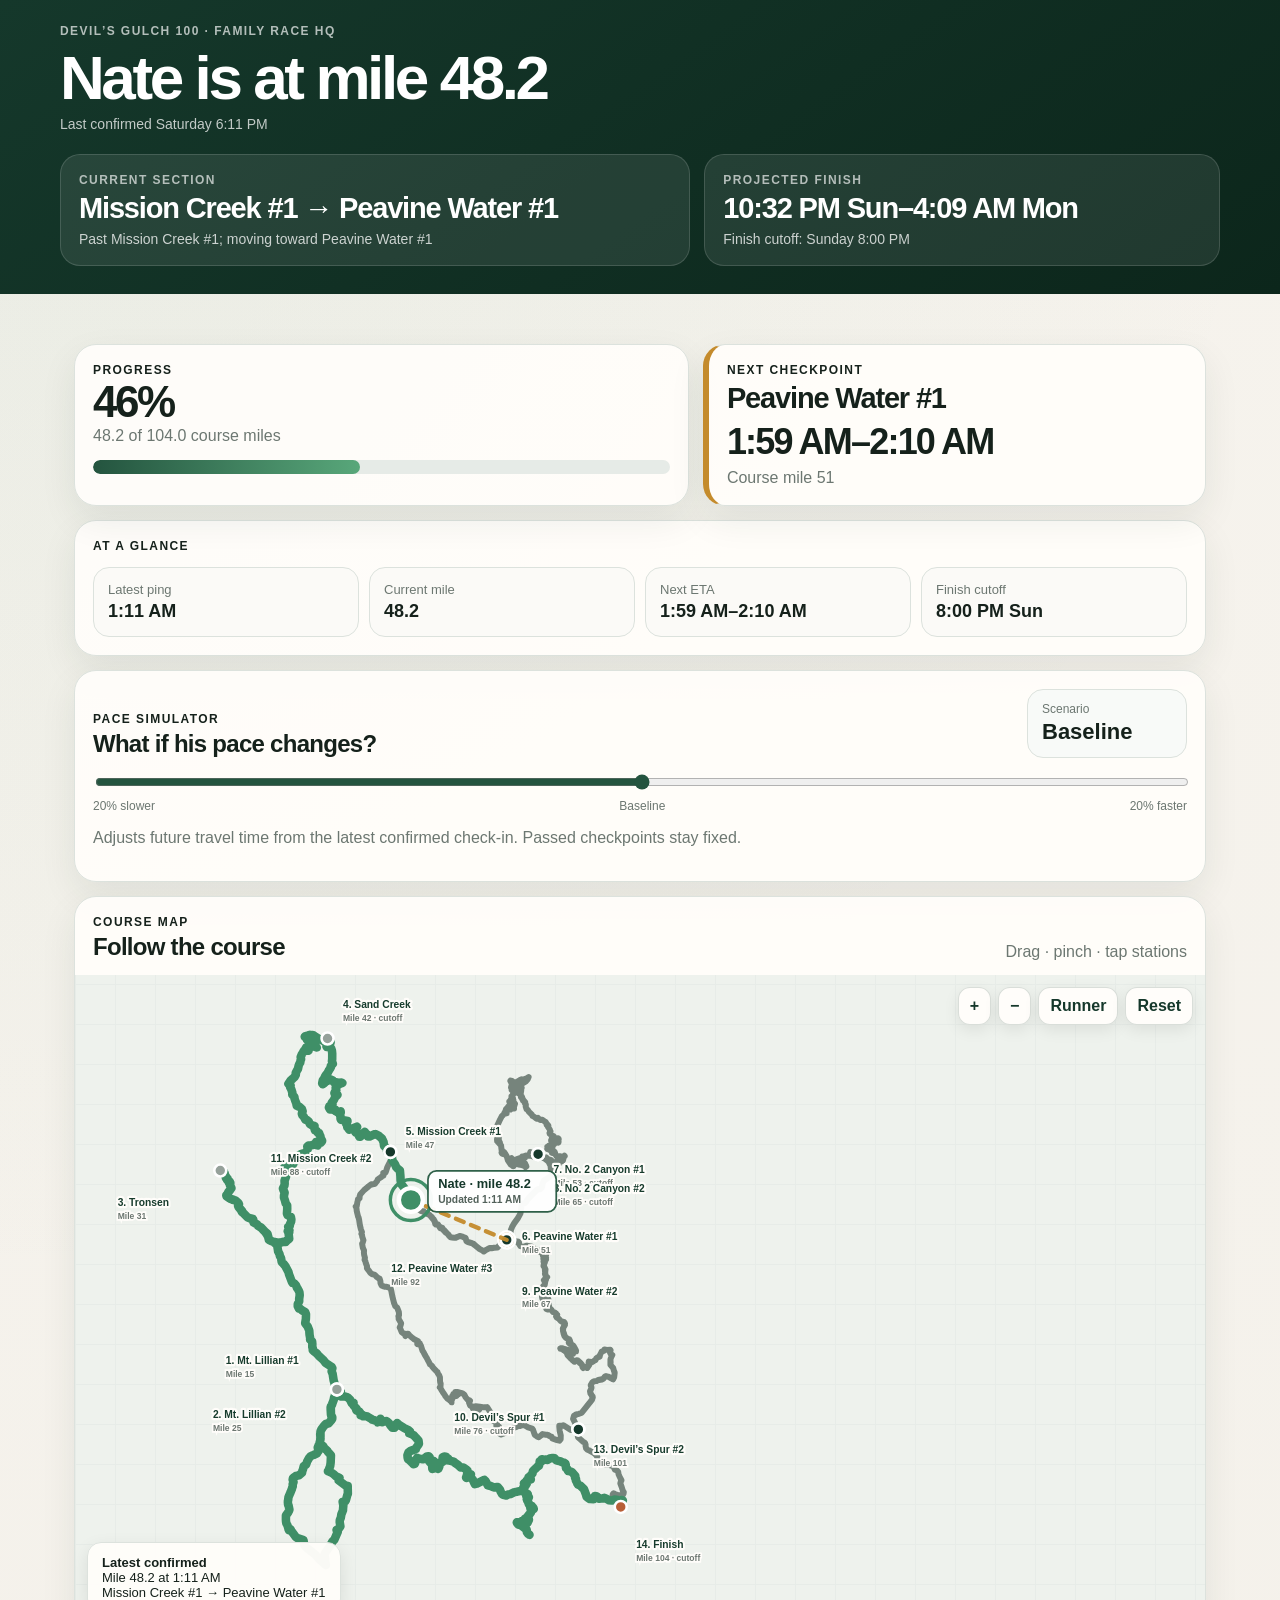
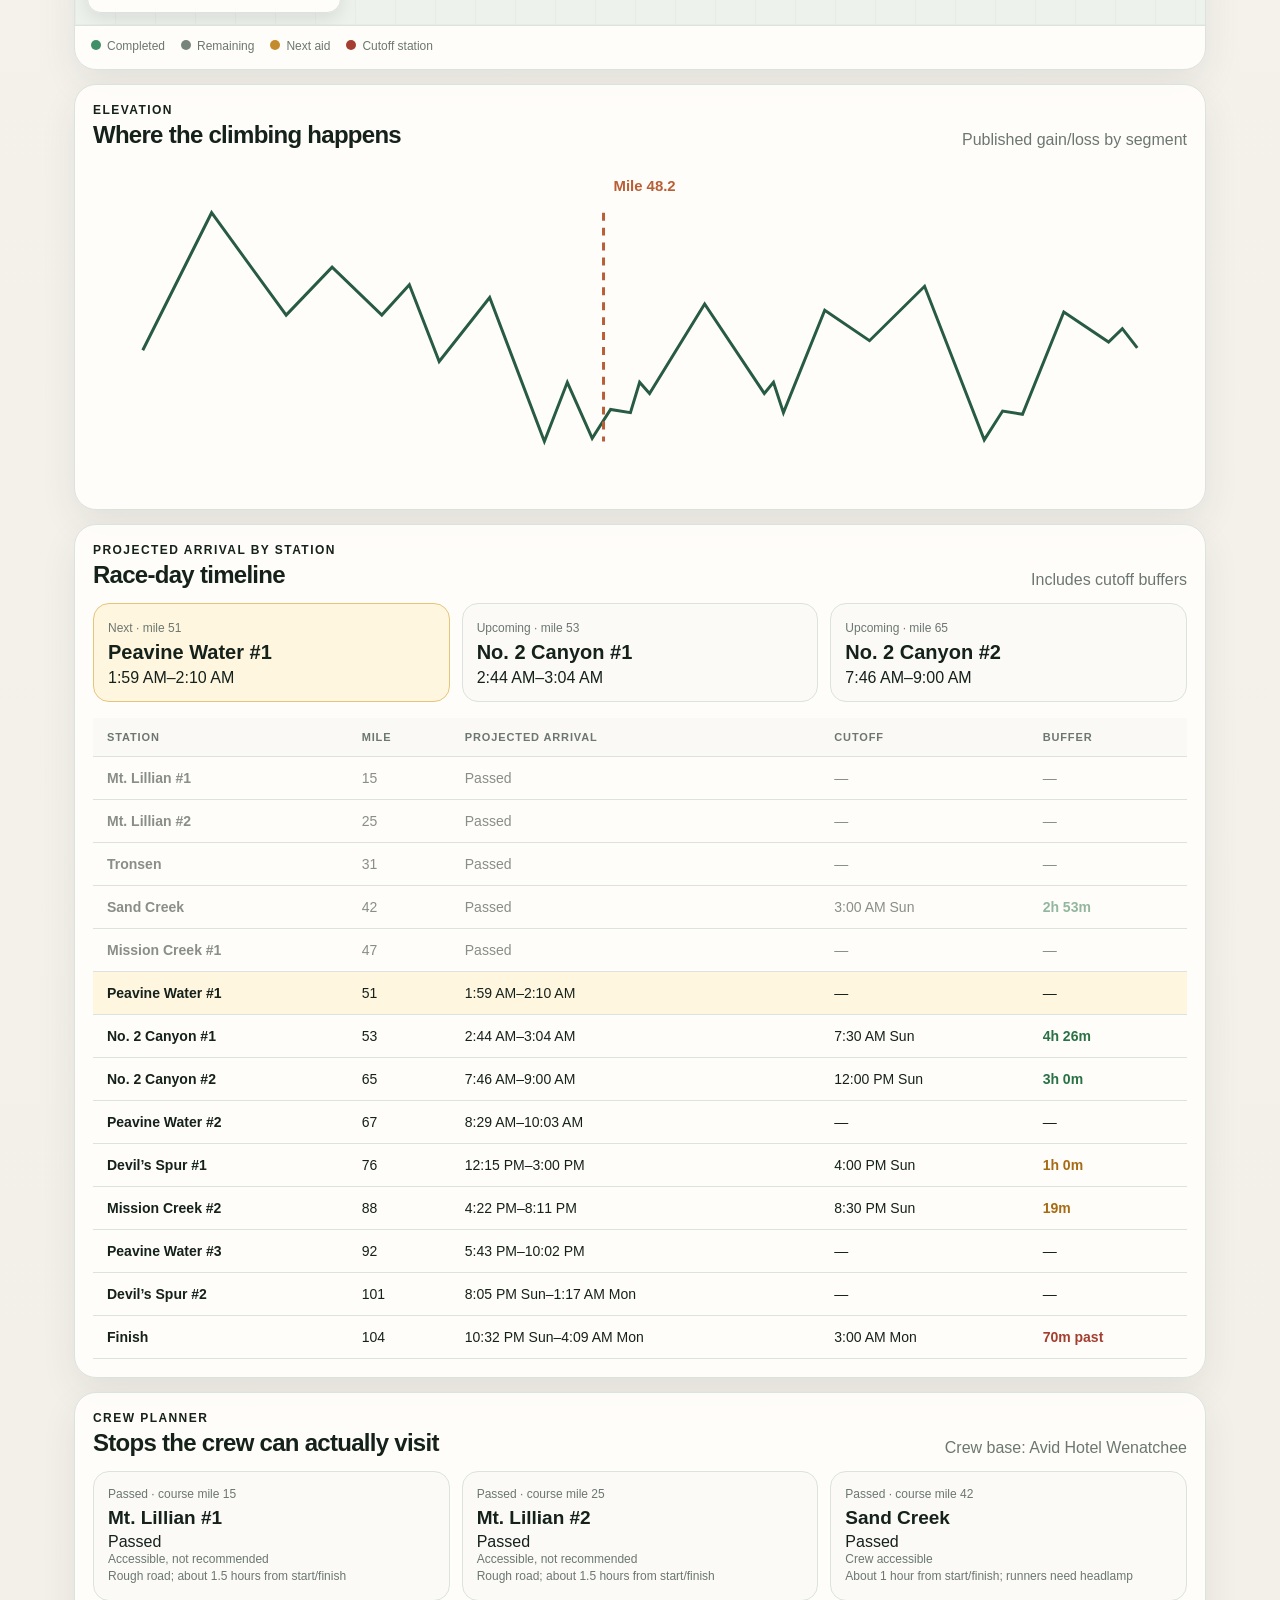
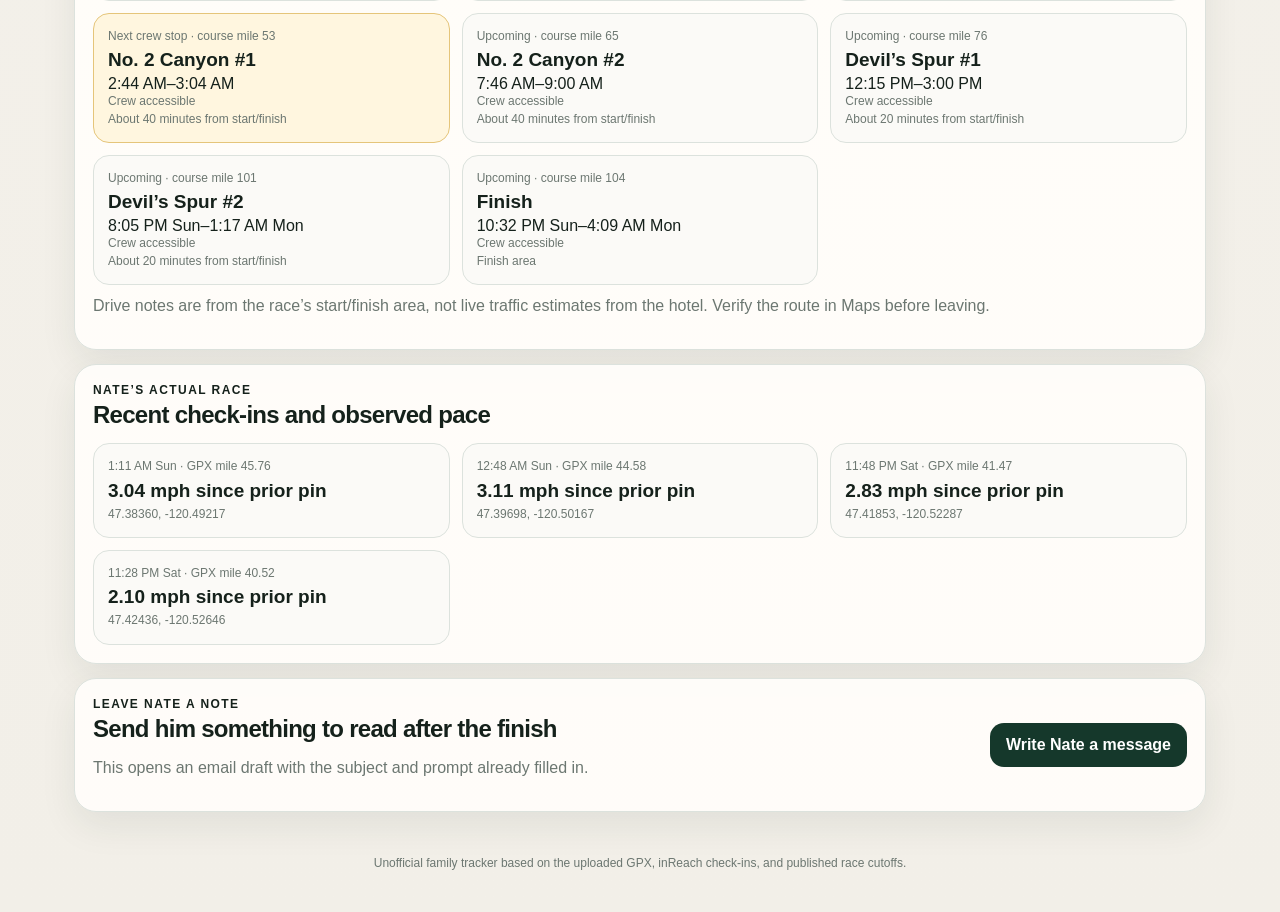
==== commit 1a5294a4: "Add files via upload" ====
--- a/index.html
+++ b/index.html
@@ -168,6 +168,6 @@
 
   <footer>Unofficial family tracker based on the uploaded GPX, inReach check-ins, and published race cutoffs.</footer>
 
-  <script src="app.js?v=clean-architecture-v1"></script>
+  <script src="app.js?v=live-map-tight-etas-v1"></script>
 </body>
 </html>
